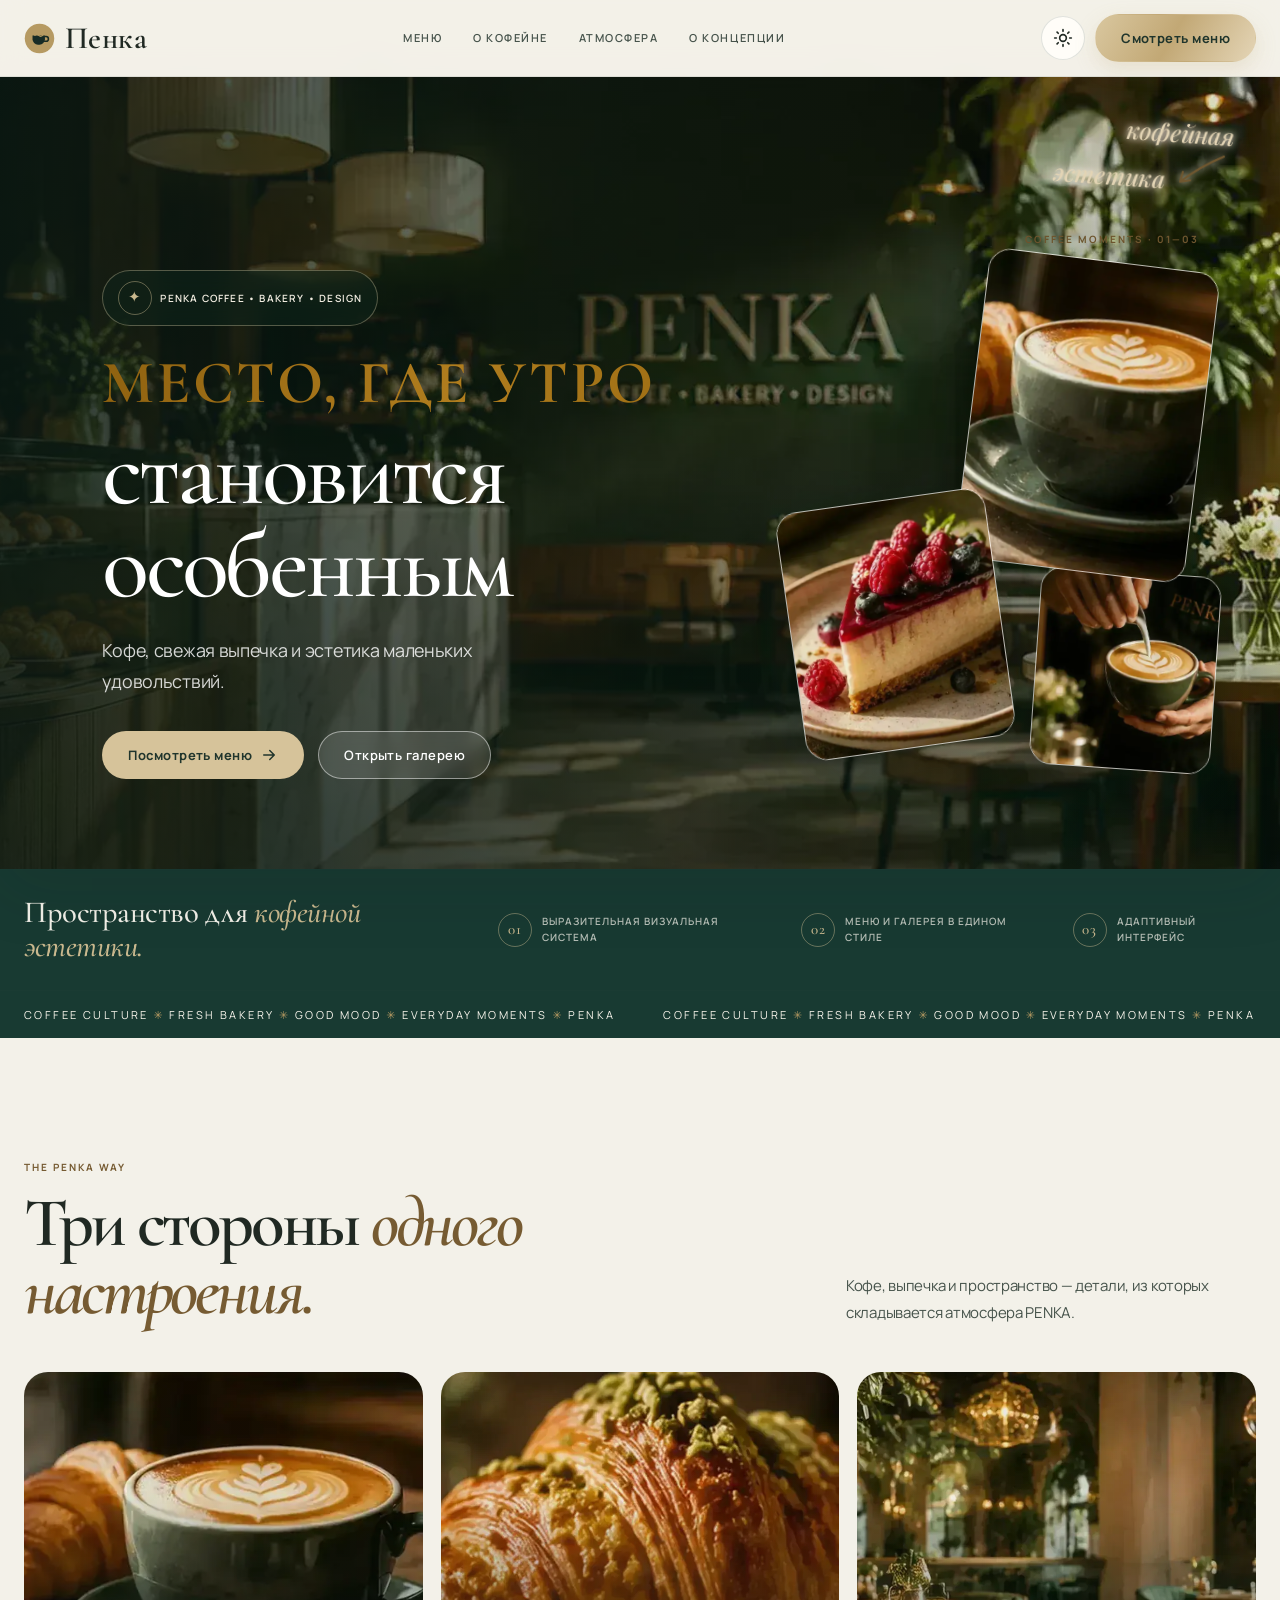
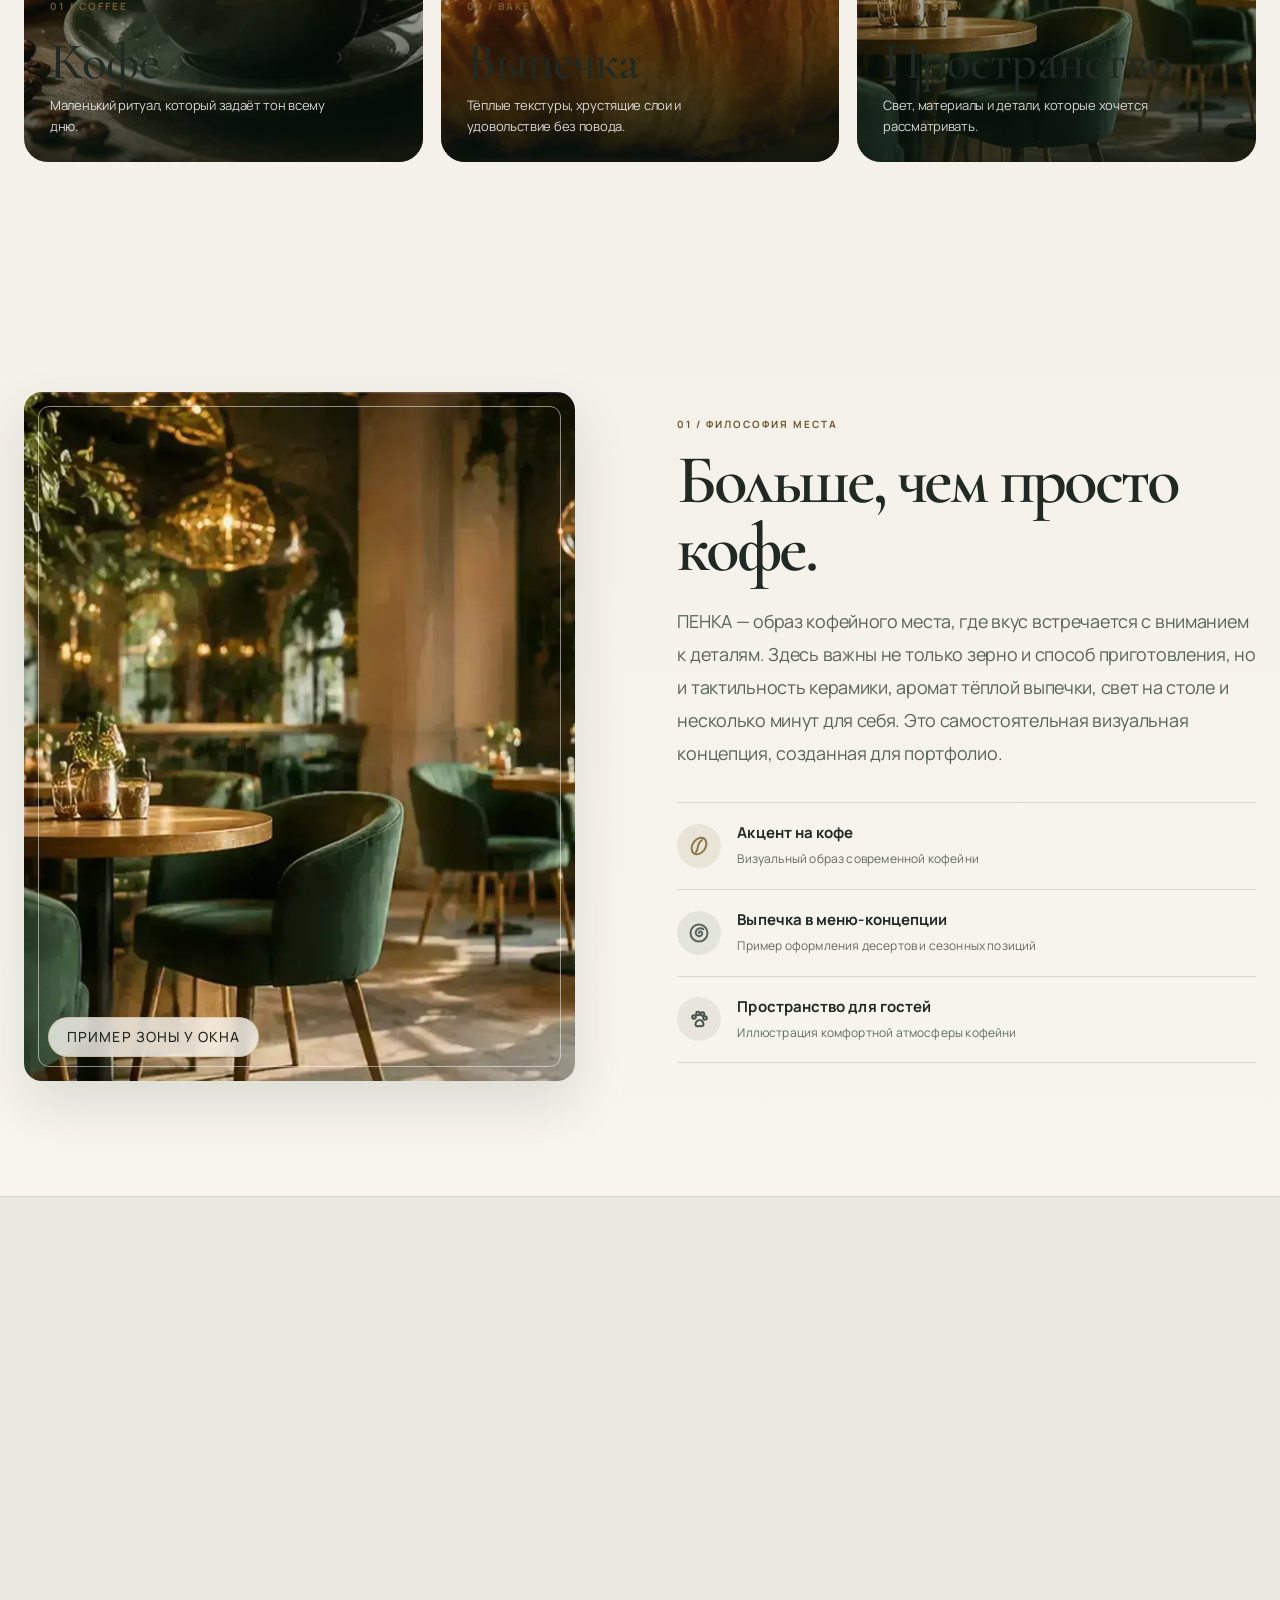
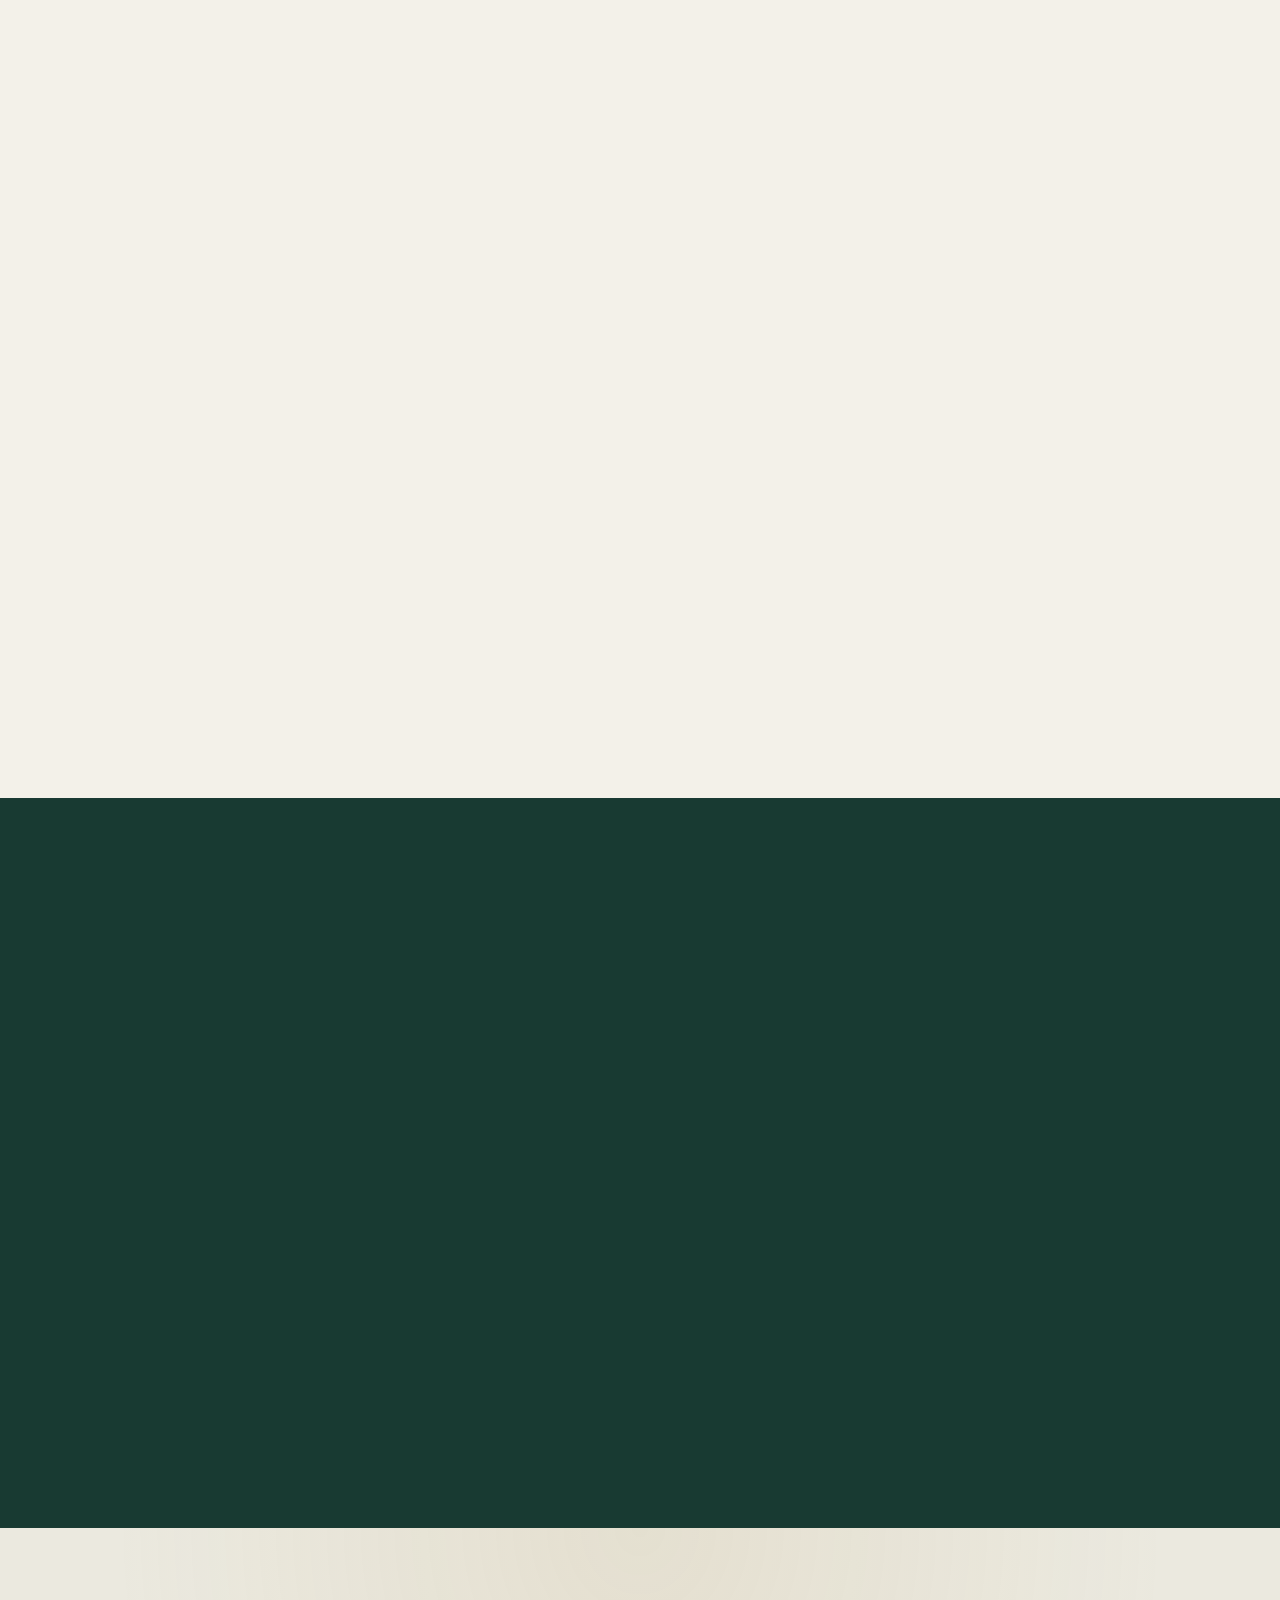
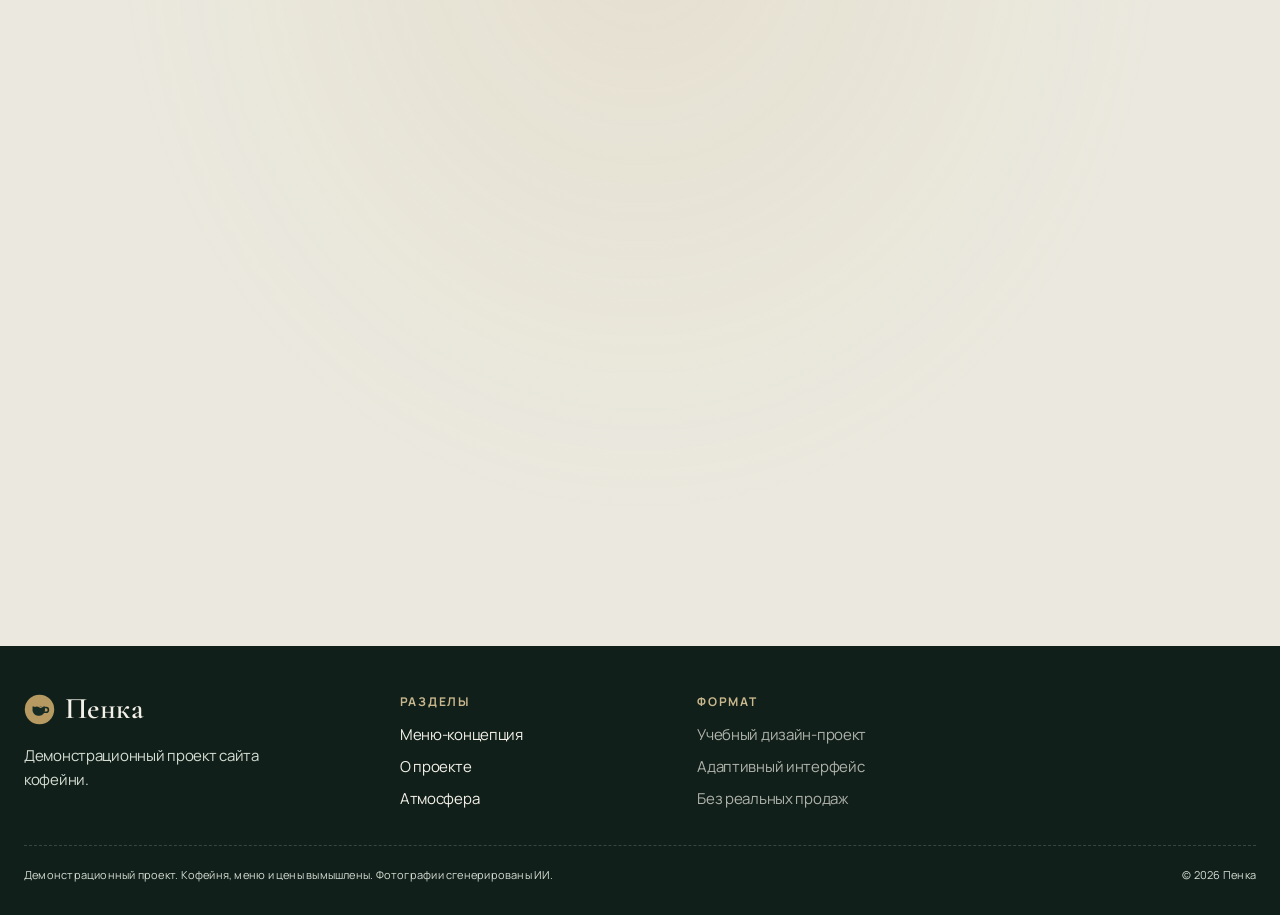
==== index.html @ 5f6992d1 "Keep gallery captions visible and accessible" ====
<!DOCTYPE html>
<html lang="ru">
<head>
<meta charset="utf-8">
<meta name="viewport" content="width=device-width, initial-scale=1">
<title>ПЕНКА — концепт сайта кофейни | Coffee · Bakery · Design</title>
<meta name="description" content="ПЕНКА — демонстрационный концепт сайта кофейни для портфолио: авторский дизайн, меню кофе и выпечки, галерея и адаптивный интерфейс.">
<meta name="robots" content="index,follow">
<meta name="theme-color" content="#f3f1e9">
<link rel="icon" type="image/svg+xml" href="favicon.svg">
<link rel="canonical" href="https://marcostavar24633-cyber.github.io/Penka/">
<link rel="preload" as="image" href="img/penka-hero.webp" imagesrcset="img/responsive/penka-hero-480.webp 480w, img/responsive/penka-hero-768.webp 768w, img/responsive/penka-hero-1200.webp 1200w, img/responsive/penka-hero-1800.webp 1800w" imagesizes="(max-width: 1272px) 100vw, 1240px" fetchpriority="high">
<meta property="og:type" content="website">
<meta property="og:locale" content="ru_RU">
<meta property="og:site_name" content="Пенка">
<meta property="og:title" content="ПЕНКА — концепт сайта кофейни | Coffee · Bakery · Design">
<meta property="og:description" content="Демонстрационный проект сайта кофейни для портфолио: дизайн, меню, галерея и адаптивная версия.">
<meta property="og:url" content="https://marcostavar24633-cyber.github.io/Penka/">
<meta property="og:image" content="https://marcostavar24633-cyber.github.io/Penka/img/penka-hero.webp">
<meta property="og:image:alt" content="Визуальная концепция PENKA — кофе, выпечка и интерьер в эстетике quiet luxury">
<meta name="twitter:card" content="summary_large_image">
<meta name="twitter:title" content="ПЕНКА — концепт сайта кофейни | Coffee · Bakery · Design">
<meta name="twitter:description" content="Демонстрационный проект сайта кофейни: дизайн, меню кофе и выпечки, галерея и адаптивная версия.">
<meta name="twitter:image" content="https://marcostavar24633-cyber.github.io/Penka/img/penka-hero.webp">
<meta name="twitter:image:alt" content="Визуальная концепция PENKA — кофе, выпечка и интерьер в эстетике quiet luxury">
<script type="application/ld+json">
{
  "@context": "https://schema.org",
  "@graph": [
    {
      "@type": "WebSite",
      "@id": "https://marcostavar24633-cyber.github.io/Penka/#website",
      "name": "Пенка — концепт сайта кофейни",
      "url": "https://marcostavar24633-cyber.github.io/Penka/",
      "inLanguage": "ru-RU",
      "description": "Демонстрационный проект сайта вымышленной кофейни для портфолио."
    },
    {
      "@type": "WebPage",
      "@id": "https://marcostavar24633-cyber.github.io/Penka/#webpage",
      "url": "https://marcostavar24633-cyber.github.io/Penka/",
      "name": "Пенка — концепт сайта кофейни | Кофе и выпечка",
      "description": "Демонстрационный проект сайта кофейни: концепция дизайна, меню, галерея и адаптивная версия.",
      "inLanguage": "ru-RU",
      "isPartOf": { "@id": "https://marcostavar24633-cyber.github.io/Penka/#website" }
    }
  ]
}
</script>
<script>document.documentElement.classList.add('js');try{var t=localStorage.getItem('penka-theme');if(t==='dark')document.documentElement.setAttribute('data-theme','dark')}catch(e){}</script>
<link rel="preconnect" href="https://fonts.googleapis.com">
<link rel="preconnect" href="https://fonts.gstatic.com" crossorigin>
<link rel="preload" href="https://fonts.googleapis.com/css2?family=Cormorant+Garamond:wght@400;500;600;700&family=Manrope:wght@400;500;600;700;800&family=Playfair+Display:ital,wght@0,500;0,600;0,700;1,400;1,500;1,600&display=swap" as="style">
<link href="https://fonts.googleapis.com/css2?family=Cormorant+Garamond:wght@400;500;600;700&family=Manrope:wght@400;500;600;700;800&family=Playfair+Display:ital,wght@0,500;0,600;0,700;1,400;1,500;1,600&display=swap" rel="stylesheet" media="print" onload="this.media='all'">
<noscript><link href="https://fonts.googleapis.com/css2?family=Cormorant+Garamond:wght@400;500;600;700&family=Manrope:wght@400;500;600;700;800&family=Playfair+Display:ital,wght@0,500;0,600;0,700;1,400;1,500;1,600&display=swap" rel="stylesheet"></noscript>
<style>
/* ============ Tokens ============ */
:root{
  /* Premium café palette: ivory · forest green · champagne brass */
  color-scheme:light;
  --milk:#f3f1e9;
  --milk-2:#e8e6dc;
  --cream:#fffdf8;
  --surface-2:#eeece3;
  --panel:#e4e3d8;
  --graphite:#183a32;
  --line:rgba(35,67,56,.14);
  --coffee:#202923;
  --coffee-2:#46534b;
  --muted:#59645c;
  --terra:#b69a62;
  --terra-h:#765b32;
  --terra-soft:#eee7d8;
  --onaccent:#172b25;
  --sage:#59645c;
  --sage-soft:rgba(91,119,99,.12);
  --on-dark:#f7f4eb;
  --on-dark-accent:#d7c18e;
  --glass:rgba(255,253,248,.78);
  --header-bg:rgba(243,241,233,.9);
  --bar:#183a32; --bar-fg:#f7f4eb; --bar-link:#d7c18e;
  --map-yard:#dfe5d9;
  --beans-op:.055;
  --roast-1:#87917a; --roast-2:#b69a62; --roast-3:#795b3f; --roast-4:#263d34;
  --status-dot:#66836a;
  --grain-blend:multiply; --grain-op:.045;
  --hero-scrim:linear-gradient(90deg,rgba(243,241,233,.96) 0%,rgba(243,241,233,.78) 42%,rgba(243,241,233,.08) 75%),linear-gradient(0deg,rgba(243,241,233,.56),transparent 45%);
  --hero-scrim-m:linear-gradient(0deg,rgba(243,241,233,.97) 0%,rgba(243,241,233,.8) 48%,rgba(243,241,233,.12) 80%);
  --hero-glow:rgba(182,154,98,.10);
  --gold-fill:linear-gradient(135deg,#e8d9b5 0%,#c7ad78 38%,#a88b55 62%,#e0cfaa 100%);
  --gold-text:linear-gradient(100deg,#8b7042 0%,#c7ad78 30%,#a88b55 55%,#dfcea8 80%,#8b7042 100%);
  --radius:1.25rem;    /* radius-2xl */
  --radius-sm:1rem;    /* radius-xl */
  --radius-lg:1.75rem; /* radius-3xl */
  --shadow:0 1px 2px rgba(24,58,50,.06),0 8px 24px -10px rgba(24,58,50,.16); /* shadow-soft */
  --shadow-lift:0 0 0 1px rgba(24,58,50,.08),0 24px 56px -18px rgba(24,58,50,.24),0 0 40px -20px rgba(182,154,98,.24);
  --shadow-cta:0 8px 28px -10px rgba(212,175,55,.75);
  --shadow-cta-hover:0 12px 36px -8px rgba(212,175,55,.9);
  --font-head:"Playfair Display",Georgia,"Times New Roman",serif;
  --font-body:"Manrope",ui-sans-serif,system-ui,-apple-system,"Segoe UI",Roboto,sans-serif;
  --font-hand:"Playfair Display",Georgia,serif; /* рукописный шрифт заменён курсивом display */
  --container:1240px;
}
/* Тёмная тема: чёрный · металлическое золото · слоновая кость */
:root[data-theme="dark"]{
  color-scheme:dark;
  --milk:#101916; --milk-2:#17231e; --cream:#18231e; --surface-2:#202d26; --panel:#0d1511; --graphite:#0b120f;
  --line:rgba(198,173,119,.18);
  --coffee:#f2eee3; --coffee-2:#d0d0c3; --muted:#a2aa9d;
  --terra:#c5aa70; --terra-h:#e0ca96; --terra-soft:#2b3025; --onaccent:#111a15;
  --sage:#a8b9a4; --sage-soft:rgba(168,185,164,.13);
  --on-dark:#f2eee3; --on-dark-accent:#d9c28e;
  --glass:rgba(16,25,22,.76);
  --header-bg:rgba(16,25,22,.9);
  --bar:#0b120f; --bar-fg:#f2eee3; --bar-link:#d9c28e;
  --map-yard:#27352c;
  --beans-op:.08;
  --roast-1:#8e9c7c; --roast-2:#c5aa70; --roast-3:#9b7950; --roast-4:#d9c28e;
  --status-dot:#9bb68d;
  --grain-blend:screen; --grain-op:.035;
  --hero-scrim:linear-gradient(90deg,rgba(13,21,17,.94) 0%,rgba(13,21,17,.72) 42%,rgba(13,21,17,.1) 75%),linear-gradient(0deg,rgba(13,21,17,.7),transparent 45%);
  --hero-scrim-m:linear-gradient(0deg,rgba(13,21,17,.97) 0%,rgba(13,21,17,.8) 48%,rgba(13,21,17,.12) 80%);
  --hero-glow:rgba(197,170,112,.09);
  --gold-fill:linear-gradient(135deg,#e8d9b5 0%,#c5aa70 38%,#9e8552 62%,#dfcea8 100%);
  --gold-text:linear-gradient(100deg,#9e8552 0%,#e8d9b5 30%,#c5aa70 55%,#dfcea8 80%,#9e8552 100%);
  --shadow:0 1px 2px rgba(0,0,0,.3),0 10px 28px -12px rgba(0,0,0,.48);
  --shadow-lift:0 0 0 1px rgba(197,170,112,.12),0 24px 56px -18px rgba(0,0,0,.72),0 0 34px -20px rgba(197,170,112,.18);
}
*{box-sizing:border-box}
html{scroll-behavior:smooth;scroll-padding-top:84px}
body{margin:0;background:var(--milk);transition:background-color .3s ease;color:var(--coffee-2);font:400 16px/1.6 var(--font-body);-webkit-font-smoothing:antialiased;text-rendering:optimizeLegibility}
::selection{background:rgba(182,154,98,.28);color:#202923}
:root[data-theme="dark"] ::selection{background:rgba(212,175,55,.35);color:#fff}
img{display:block;max-width:100%;height:auto}
a{color:inherit}
h1,h2,h3{font-family:var(--font-head);color:var(--coffee);line-height:1.08;margin:0;font-weight:600;letter-spacing:-.015em}
h2{font-size:clamp(30px,4.6vw,48px)}
h3{font-size:22px;line-height:1.25}
p{margin:0}
.container{width:min(var(--container),100% - 32px);margin-inline:auto}
.sr-only{position:absolute;width:1px;height:1px;overflow:hidden;clip:rect(0 0 0 0);white-space:nowrap}
.sr-only:focus,.sr-only:focus-visible{position:fixed;top:12px;left:12px;z-index:1000;width:auto;height:auto;overflow:visible;clip:auto;padding:12px 16px;border:1px solid var(--line);border-radius:10px;background:var(--cream);color:var(--coffee);box-shadow:var(--shadow);white-space:normal}
:focus-visible{outline:3px solid var(--terra-h);outline-offset:3px;border-radius:8px}
.grain::after{content:"";position:absolute;inset:0;pointer-events:none;opacity:calc(var(--grain-op) * .65);mix-blend-mode:var(--grain-blend);
  background-image:url("data:image/svg+xml,%3Csvg xmlns='http://www.w3.org/2000/svg' width='160' height='160'%3E%3Cfilter id='n'%3E%3CfeTurbulence type='fractalNoise' baseFrequency='.9' numOctaves='2' stitchTiles='stitch'/%3E%3C/filter%3E%3Crect width='100%25' height='100%25' filter='url(%23n)'/%3E%3C/svg%3E")}

/* ============ shadcn-style primitives ============ */
.btn{--h:48px;position:relative;isolation:isolate;display:inline-flex;align-items:center;justify-content:center;gap:8px;height:var(--h);padding:0 24px;border-radius:9999px;
  font:600 15px/1 var(--font-body);letter-spacing:.01em;text-decoration:none;border:1px solid transparent;cursor:pointer;transition:all .2s;white-space:nowrap;user-select:none}
.btn svg{width:18px;height:18px;flex:none}
.btn:active{transform:scale(.98)}
.btn:focus-visible{outline:none;box-shadow:0 0 0 4px rgba(212,175,55,.4)}
/* металлическое золото */
.btn-primary{background-image:var(--gold-fill);background-size:200% 200%;background-position:0% 50%;
  color:var(--onaccent);font-weight:700;box-shadow:var(--shadow-cta);transition:background-position .6s ease,box-shadow .3s ease,transform .2s ease}
.btn-primary:hover{background-position:100% 50%;box-shadow:var(--shadow-cta-hover)}
.btn-outline{border-color:color-mix(in srgb,var(--terra) 45%,transparent);background:var(--glass);color:var(--coffee);backdrop-filter:blur(8px)}
.btn-outline:hover{border-color:var(--terra);background:color-mix(in srgb,var(--terra) 12%,var(--cream))}
.btn-light{background:var(--cream);color:var(--coffee)}
.btn-light:hover{background:var(--surface-2)}
.btn-sm{--h:40px;padding:0 16px;font-size:14px}
/* бегущая золотая рамка: кнопки, вкладки, карточки при наведении */
@property --run-a{syntax:'<angle>';inherits:false;initial-value:0deg}
@keyframes run-border{to{--run-a:360deg}}
.btn::after,.tab::after,.dish::after,.feature::after{content:'';position:absolute;inset:0;z-index:3;border-radius:inherit;padding:2px;pointer-events:none;
  background:conic-gradient(from var(--run-a),transparent 0deg 250deg,#b38a24 285deg,#f7e2a1 320deg,#d4af37 340deg,transparent 360deg);
  -webkit-mask:linear-gradient(#000 0 0) content-box,linear-gradient(#000 0 0);-webkit-mask-composite:xor;mask-composite:exclude;opacity:0;transition:opacity .3s ease}
.btn::after{inset:-3.5px}
.btn:hover::after,.btn:focus-visible::after,.btn:active::after,.tab:hover::after,.tab:focus-visible::after,.dish:hover::after,.feature:hover::after{opacity:1;animation:run-border 4.8s linear infinite}
/* золотой текст */
.text-gold{background-image:var(--gold-text);background-size:200% auto;
  -webkit-background-clip:text;background-clip:text;color:transparent;animation:gold-shine 12s linear infinite;padding-right:.06em}
@keyframes gold-shine{to{background-position:200% center}}
.badge{display:inline-flex;align-items:center;gap:8px;padding:6px 12px;border-radius:9999px;font:600 13px/1 var(--font-body);background:var(--sage-soft);color:var(--sage)}
.card{position:relative;background:var(--cream);border:1px solid var(--line);border-radius:var(--radius);box-shadow:var(--shadow)}
.eyebrow{font:700 12px/1.33 var(--font-body);letter-spacing:.14em;text-transform:uppercase;color:var(--terra-h);display:inline-block;margin-bottom:12px}

/* Magic UI — status dot pulse */
.pulse{position:relative;width:8px;height:8px;border-radius:50%;background:currentColor}
.pulse::after{content:"";position:absolute;inset:0;border-radius:50%;background:currentColor;animation:ping 1.8s cubic-bezier(0,0,.2,1) infinite}
@keyframes ping{75%,100%{transform:scale(2.6);opacity:0}}
.is-closed .pulse::after{animation:none}

/* Magic UI — blur-fade on scroll */
.js [data-fade]{opacity:0;filter:blur(8px);transform:translateY(14px);transition:opacity .7s ease,filter .7s ease,transform .7s ease;transition-delay:var(--d,0s)}
[data-fade].in{opacity:1;filter:none;transform:none}

/* ============ Фон: кофейные зёрна разной обжарки, полупрозрачно ============ */
.beans-bg{position:fixed;inset:0;z-index:-1;pointer-events:none;opacity:var(--beans-op)}
.beans-bg svg{width:100%;height:100%;display:block}
.beans-bg .r1{color:var(--roast-1)} /* зелёное зерно */
.beans-bg .r2{color:var(--roast-2)} /* светлая обжарка */
.beans-bg .r3{color:var(--roast-3)} /* средняя */
.beans-bg .r4{color:var(--roast-4)} /* тёмная */
.beans-bg .bl{animation:bean-float 14s ease-in-out infinite alternate}
.beans-bg .bl2{animation-duration:19s;animation-delay:-6s}
.beans-bg .bl3{animation-duration:23s;animation-delay:-11s;animation-direction:alternate-reverse}
@keyframes bean-float{from{transform:translate3d(0,0,0)}to{transform:translate3d(10px,-24px,0)}}

.portfolio-grid{display:grid;grid-template-columns:repeat(3,minmax(0,1fr));gap:18px}
.portfolio-card{padding:clamp(22px,3vw,32px)}
.portfolio-card h3{margin:0 0 12px}
.portfolio-card p{color:var(--coffee-2)}
.portfolio-note{margin-top:22px;padding:16px 20px;border:1px solid var(--line);border-radius:var(--radius);background:var(--surface-2);color:var(--muted);font-size:14px}
@media(max-width:760px){.portfolio-grid{grid-template-columns:1fr}}
/* Off-screen sections: defer rendering work until they approach the viewport. */
main>section:not(.hero){content-visibility:auto;contain-intrinsic-size:auto 760px}

@media(prefers-reduced-motion:reduce){
  *,*::before,*::after{scroll-behavior:auto!important;animation-duration:.01ms!important;animation-iteration-count:1!important;transition-duration:.01ms!important}
  [data-fade]{opacity:1;filter:none;transform:none}
}
/* ============ Header ============ */
.header{position:sticky;top:0;z-index:50;background:var(--header-bg);backdrop-filter:saturate(1.4) blur(12px);-webkit-backdrop-filter:saturate(1.4) blur(12px);border-bottom:1px solid transparent;transition:border-color .2s}
.header.scrolled{border-color:var(--line)}
.header .row{display:flex;align-items:center;justify-content:space-between;height:72px;gap:20px}
.logo{display:inline-flex;align-items:center;gap:10px;text-decoration:none;font:600 30px/1 var(--font-head);letter-spacing:-.015em;color:var(--coffee)}
.logo svg{width:34px;height:34px}
.nav{display:flex;gap:30px}
.nav a{text-decoration:none;font-weight:600;font-size:14px;color:var(--coffee-2);position:relative;padding:6px 0;transition:color .2s}
.nav a:hover{color:var(--coffee)}
.nav a::after{content:"";position:absolute;left:0;right:0;bottom:0;height:2px;background:var(--terra);transform:scaleX(0);transform-origin:left;transition:transform .25s}
.nav a:hover::after{transform:scaleX(1)}
.head-actions{display:flex;align-items:center;gap:10px}
.theme-toggle{position:relative;isolation:isolate;display:inline-flex;width:44px;height:44px;border-radius:9999px;border:1px solid var(--line);background:var(--cream);color:var(--coffee);align-items:center;justify-content:center;cursor:pointer;transition:border-color .2s,background .2s}
.theme-toggle:hover{border-color:var(--terra)}
.theme-toggle svg{width:20px;height:20px}
.theme-toggle .i-moon{display:none}
:root[data-theme="dark"] .theme-toggle .i-sun{display:none}
:root[data-theme="dark"] .theme-toggle .i-moon{display:block}
/* смена темы: круг раскрывается от переключателя */
::view-transition-old(root),::view-transition-new(root){animation:none;mix-blend-mode:normal}
::view-transition-new(root){animation:theme-reveal .6s cubic-bezier(.4,0,.2,1)}
@keyframes theme-reveal{from{clip-path:circle(0 at var(--tx,100%) var(--ty,0%))}to{clip-path:circle(150vmax at var(--tx,100%) var(--ty,0%))}}
.menu-toggle{display:none;width:44px;height:44px;border-radius:9999px;border:1.5px solid var(--line);background:var(--cream);color:var(--coffee);align-items:center;justify-content:center;cursor:pointer}
.menu-toggle svg{width:22px;height:22px}
.infobar{display:none}
.sheet{position:fixed;inset:72px 0 auto 0;background:var(--cream);border-bottom:1px solid var(--line);padding:12px 20px 24px;display:none;z-index:49;box-shadow:var(--shadow)}
.sheet.open{display:block}
.sheet a.link{display:block;padding:14px 4px;border-bottom:1px solid var(--line);font:600 20px/1.2 var(--font-head);color:var(--coffee);text-decoration:none}
.sheet a.btn{color:var(--onaccent)}
.sheet .btn{width:100%;margin-top:18px}

/* ============ Hero ============ */
.hero{padding:22px 0 0}
.hero-frame{position:relative;border-radius:var(--radius-lg);overflow:hidden;min-height:clamp(560px,78vh,760px);display:flex;align-items:flex-end;isolation:isolate;
  background:var(--graphite)}
.hero-bg{position:absolute;inset:0;z-index:-2;width:100%;height:100%;object-fit:cover;object-position:center 52%}
/* Aceternity — spotlight */
.hero-frame::before{content:"";position:absolute;inset:0;z-index:-1;
  background:radial-gradient(600px circle at var(--mx,30%) var(--my,40%),var(--hero-glow),transparent 60%),var(--hero-scrim)}
.hero-content{padding:clamp(28px,5vw,64px);max-width:720px;color:var(--coffee)}
.hero h1{color:var(--coffee);font-size:clamp(36px,6vw,64px);line-height:1.08;margin:16px 0 18px}
/* заголовок: плотные заглавные + каллиграфия */
.hero h1 .h1-top{display:block;font:800 .6em/1.05 var(--font-body);letter-spacing:.02em;text-transform:uppercase;color:var(--terra-h);filter:drop-shadow(.06em .03em 0 #000)}
/* светлая тема: «Кофе рядом.» — антиква и тёмное золото с переливом (контраст ≥3:1 на персике) */
:root:not([data-theme="dark"]) .hero h1 .h1-top{font:700 .62em/1.05 var(--font-head);letter-spacing:.05em;
  background-image:linear-gradient(100deg,#8f6210 0%,#b07d1e 30%,#9a6b12 55%,#b07d1e 80%,#8f6210 100%);background-size:200% auto;
  -webkit-background-clip:text;background-clip:text;color:transparent;animation:gold-shine 6s linear infinite}
.hero h1 em{display:block;margin-top:.12em;font:400 1.14em/1.02 "Marck Script","Playfair Display",cursive;font-style:normal;letter-spacing:0;color:var(--coffee)}
.hero .lead{font-size:clamp(16px,1.6vw,18px);font-weight:600;line-height:1.625;max-width:520px;color:var(--coffee-2)}
.hero .actions{display:flex;flex-wrap:wrap;gap:12px;margin-top:30px}
.hero .meta{display:flex;flex-wrap:wrap;gap:10px;margin-top:26px}
.chip{display:inline-flex;align-items:center;gap:8px;padding:9px 14px;border-radius:9999px;background:var(--glass);border:1px solid color-mix(in srgb,var(--terra) 35%,transparent);color:var(--coffee);font-weight:600;font-size:13px;backdrop-filter:blur(6px);text-decoration:none;transition:border-color .2s}
a.chip:hover{border-color:var(--terra)}
.chip svg{width:16px;height:16px}
.status{color:var(--status-dot)}
.status.is-closed{color:var(--terra-h)}
.status [data-status]{color:var(--coffee-2)}
.hero .note{position:absolute;right:clamp(20px,4vw,48px);top:clamp(20px,4vw,40px);font:italic 500 24px/1.1 var(--font-hand);color:var(--terra-h);transform:rotate(4deg);text-align:right}
.hero .note svg{width:60px;height:40px;margin-left:auto;margin-top:4px;color:var(--terra-h)}
:root:not([data-theme="dark"]) .hero .note{text-shadow:0 0 6px rgba(255,241,230,.95),0 0 14px rgba(255,241,230,.8)}
:root:not([data-theme="dark"]) .hero .note svg{filter:drop-shadow(0 0 4px rgba(255,241,230,.95))}

/* Premium static signature strip */
.signature-strip{margin-top:28px;padding:22px 0;border-block:1px solid var(--line);background:color-mix(in srgb,var(--milk-2) 72%,transparent)}
.signature-inner{display:grid;grid-template-columns:1.2fr repeat(3,1fr);align-items:center;gap:22px}
.signature-lead{font:500 clamp(19px,2.2vw,27px)/1.25 var(--font-head);color:var(--coffee);letter-spacing:-.015em}
.signature-lead em{font-style:italic;color:var(--terra-h)}
.signature-item{display:flex;align-items:center;gap:10px;color:var(--coffee-2);font-size:13px;font-weight:600;line-height:1.4}
.signature-mark{display:grid;place-items:center;flex:none;width:30px;height:30px;border:1px solid color-mix(in srgb,var(--terra) 45%,transparent);border-radius:50%;color:var(--terra-h);font:500 15px/1 var(--font-head)}
@media(max-width:760px){.signature-inner{grid-template-columns:1fr 1fr;gap:16px}.signature-lead{grid-column:1/-1;padding-bottom:4px}.signature-item{font-size:12px}}
@media(max-width:380px){.signature-inner{grid-template-columns:1fr}.signature-lead{grid-column:auto}}

/* ============ Sections ============ */
section{padding:clamp(72px,10vw,120px) 0}
.section-head{display:flex;justify-content:space-between;align-items:flex-end;gap:24px;margin-bottom:40px;flex-wrap:wrap}
.section-head p{max-width:440px;color:var(--muted)}
.menu-disclaimer{margin-top:10px;color:var(--muted);font-size:13px;max-width:440px}

/* About */
.about-grid{display:grid;grid-template-columns:1fr 1.05fr;gap:clamp(32px,6vw,80px);align-items:center}
.about-photo{position:relative;border-radius:var(--radius-lg);overflow:hidden;aspect-ratio:4/5;box-shadow:var(--shadow)}
.about-photo img{width:100%;height:100%;object-fit:cover}
.about-photo .tag{position:absolute;left:18px;bottom:18px;background:var(--glass);border:1px solid color-mix(in srgb,var(--terra) 35%,transparent);color:var(--coffee);padding:10px 16px;border-radius:9999px;font:italic 500 18px/1 var(--font-hand);backdrop-filter:blur(6px);box-shadow:var(--shadow)}
.about-text h2{margin-bottom:22px}
.about-text .big{font-size:clamp(16px,1.6vw,18px);color:var(--coffee-2);line-height:1.625}
.features{display:grid;gap:14px;margin-top:34px}
.feature{display:flex;gap:16px;align-items:center;padding:16px 18px;transition:box-shadow .3s}
.feature:hover{box-shadow:var(--shadow-lift)}
.feature .ico{flex:none;width:48px;height:48px;border-radius:9999px;display:grid;place-items:center;background:var(--terra-soft);color:var(--terra)}
.feature:nth-child(2) .ico{background:var(--sage-soft);color:var(--sage)}
.feature:nth-child(3) .ico{background:var(--milk-2);color:var(--coffee-2)}
.feature .ico svg{width:24px;height:24px}
.feature b{display:block;color:var(--coffee);font-size:16.5px}
.feature small{color:var(--muted);font-size:14px}

/* Menu */
#menu{background:color-mix(in srgb,var(--cream) 72%,transparent);border-block:1px solid var(--line)}
.tabs{display:inline-flex;flex-wrap:wrap;gap:8px}
.tab{position:relative;isolation:isolate;height:44px;padding:0 16px;border-radius:9999px;border:1px solid var(--line);background:var(--cream);font:600 14px/1 var(--font-body);color:var(--coffee);cursor:pointer;transition:all .15s}
.tab:hover{border-color:color-mix(in srgb,var(--coffee) 40%,transparent)}
.tab[aria-selected="true"]{border-color:var(--terra);background:var(--terra);color:var(--onaccent)}
.panel{display:none}
.panel.active{display:grid;grid-template-columns:repeat(2,minmax(0,1fr)) 1.1fr;gap:20px;animation:fadeUp .45s ease}
@keyframes fadeUp{from{opacity:0;transform:translateY(8px)}}
/* Aceternity — card spotlight */
.dish{position:relative;overflow:hidden;padding:0;display:flex;flex-direction:column;transition:transform .3s,box-shadow .3s}
.dish::before{content:"";position:absolute;inset:0;z-index:1;pointer-events:none;opacity:0;transition:opacity .3s;
  background:radial-gradient(380px circle at var(--x,50%) var(--y,50%),color-mix(in srgb,var(--terra) 16%,transparent),transparent 50%)}
.dish:hover{transform:translateY(-4px);box-shadow:var(--shadow-lift)}
.dish:hover::before{opacity:1}
.dish .ph{aspect-ratio:1/1;overflow:hidden;background:var(--milk-2)}
.dish .ph img{width:100%;height:100%;object-fit:cover;transition:transform .6s}
.dish:hover .ph img{transform:scale(1.05)}
.dish .body{padding:18px 20px 20px;display:flex;justify-content:space-between;align-items:baseline;gap:12px}
.dish h3{font-size:22px}
.dish .desc{color:var(--muted);font-size:14px;margin-top:4px}
.price{font:800 18px/1 var(--font-body);letter-spacing:-.01em;color:var(--terra-h);white-space:nowrap}
.price small{font-weight:500;font-size:13px;color:var(--muted);margin-right:3px}
.list{padding:26px 26px 22px;display:flex;flex-direction:column}
.list h3{font-size:22px;margin-bottom:8px}
.list ul{list-style:none;margin:0;padding:0;flex:1}
.list li{display:flex;align-items:baseline;gap:10px;padding:13px 0;border-bottom:1px dashed var(--line);font-weight:600;color:var(--coffee)}
.list li .dots{flex:1;border-bottom:1px dotted color-mix(in srgb,var(--terra) 40%,transparent);transform:translateY(-4px)}
.list .hand{font:italic 500 18px/1.3 var(--font-hand);color:var(--sage);margin-top:18px}
.menu-foot{display:flex;justify-content:space-between;align-items:center;gap:20px;margin-top:34px;flex-wrap:wrap}
.menu-foot p{font:italic 500 20px/1.3 var(--font-hand);color:var(--coffee-2)}

/* Gallery — Aceternity focus cards */
.gallery{display:grid;grid-template-columns:1.1fr .9fr 1fr;grid-template-rows:300px 300px;gap:16px}
.g{position:relative;border-radius:var(--radius);overflow:hidden;margin:0;transition:filter .35s,transform .35s,opacity .35s}
.g img{width:100%;height:100%;object-fit:cover}
.g figcaption{position:absolute;left:14px;bottom:14px;padding:8px 14px;border-radius:9999px;background:var(--glass);border:1px solid color-mix(in srgb,var(--terra) 35%,transparent);color:var(--coffee);font-weight:600;font-size:13px;backdrop-filter:blur(6px);opacity:1;transform:none;transition:background .3s,border-color .3s}
.g:hover figcaption,.g:focus-within figcaption{background:var(--glass);border-color:color-mix(in srgb,var(--terra) 55%,transparent)}
.gallery:hover .g:not(:hover){filter:blur(2px) saturate(.8);opacity:.8;transform:scale(.985)}
.g1{grid-row:span 2}.g4{grid-column:2/4}
.caption-line{display:grid;grid-template-columns:repeat(3,1fr);gap:16px;margin-top:30px}
.caption-line div{padding-top:16px;border-top:2px solid var(--terra)}
.caption-line b{display:block;font:600 22px/1.25 var(--font-head);color:var(--coffee)}
.caption-line span{color:var(--muted);font-size:15px}

/* Visit */
#visit{background:var(--graphite);color:var(--on-dark);position:relative;border-block:1px solid var(--line)}
#visit h2{color:var(--on-dark)}
#visit .eyebrow{color:var(--on-dark-accent)}
#visit .visit-card{color:var(--coffee-2)}
.visit-grid{display:grid;grid-template-columns:1fr 1.15fr;gap:24px;align-items:stretch}
.visit-card{background:var(--cream);border:1px solid var(--line);border-radius:var(--radius-lg);padding:clamp(24px,3vw,36px);position:relative;overflow:hidden}
/* Magic UI — border beam */
.beam::before{content:"";position:absolute;inset:0;border-radius:inherit;padding:1.5px;pointer-events:none;
  background:conic-gradient(from var(--a,0deg),transparent 0 70%,#b38a24 80%,#f7e2a1 88%,#d4af37 93%,transparent 100%);
  -webkit-mask:linear-gradient(#000 0 0) content-box,linear-gradient(#000 0 0);-webkit-mask-composite:xor;mask-composite:exclude;animation:beam 6s linear infinite}
@property --a{syntax:"<angle>";initial-value:0deg;inherits:false}
@keyframes beam{to{--a:360deg}}
.facts{list-style:none;margin:22px 0 28px;padding:0;display:grid;gap:18px}
.facts li{display:flex;gap:14px}
.facts .ico{flex:none;width:44px;height:44px;border-radius:9999px;background:var(--terra-soft);display:grid;place-items:center;color:var(--terra-h)}
.facts .ico svg{width:22px;height:22px}
.facts small{display:block;color:var(--muted);font-size:12px;font-weight:700;letter-spacing:.14em;text-transform:uppercase}
.facts b{color:var(--coffee);font-size:17px;font-weight:600}
.perks{display:flex;flex-wrap:wrap;gap:8px;margin-bottom:26px}
.perks .badge{background:var(--sage-soft);color:var(--sage)}
.visit-card .btn{width:100%}
.visit-actions{display:grid;grid-template-columns:1.4fr 1fr;gap:10px}
.map{padding:0;background:var(--milk-2);color:var(--coffee);min-height:420px;display:flex;flex-direction:column}
.map svg{width:100%;flex:1;min-height:300px;display:block}
.map .legend{margin:0 16px 16px;display:flex;justify-content:space-between;gap:12px;align-items:center;background:color-mix(in srgb,var(--cream) 94%,transparent);border:1px solid var(--line);padding:12px 14px;border-radius:var(--radius-sm);font-size:14px;font-weight:600}
.map .legend span{color:var(--muted);font-weight:500}
.map .legend{color:var(--coffee)}

/* Final CTA */
.final{text-align:center;padding:clamp(80px,11vw,140px) 0 clamp(60px,8vw,96px)}
.final h2{font-size:clamp(40px,6vw,74px);max-width:820px;margin:0 auto 18px}
.final p{color:var(--coffee-2);font-size:18px}
.final .actions{display:flex;justify-content:center;flex-wrap:wrap;gap:12px;margin-top:32px}
.cup-ill{width:86px;height:86px;margin:0 auto 18px;color:var(--terra)}
.final h2 em{font-style:normal}
.steam path{animation:steam 3s ease-in-out infinite;stroke-dasharray:30;stroke-dashoffset:0}
.steam path:nth-child(2){animation-delay:.5s}.steam path:nth-child(3){animation-delay:1s}
@keyframes steam{0%,100%{opacity:.25;transform:translateY(2px)}50%{opacity:1;transform:translateY(-2px)}}

/* Footer */
footer{border-top:1px solid var(--line);padding:40px 0 48px;font-size:15px;background:color-mix(in srgb,var(--panel) 80%,transparent)}
.foot{display:grid;grid-template-columns:1.3fr 1fr 1fr 1fr;gap:28px}
.foot h2{margin:0 0 12px;font:700 12px/1.4 var(--font-body);letter-spacing:.14em;text-transform:uppercase;color:var(--terra-h)}
.foot a{text-decoration:none;color:var(--coffee)}
.foot a:hover{color:var(--terra-h)}
.foot ul{list-style:none;margin:0;padding:0;display:grid;gap:8px}
.disclaimer{margin-top:34px;padding-top:20px;border-top:1px dashed var(--line);color:var(--muted);font-size:13.5px;display:flex;justify-content:space-between;gap:16px;flex-wrap:wrap}

/* Mobile sticky CTA */
.mcta{display:none}

/* ============ Responsive ============ */
@media (max-width:980px){
  .panel.active{grid-template-columns:repeat(2,minmax(0,1fr))}
  .panel .list{grid-column:1/-1}
  .gallery{grid-template-columns:1fr 1fr;grid-template-rows:260px 220px 220px}
  .g1{grid-row:span 2}.g4{grid-column:1/-1}
  .visit-grid,.about-grid{grid-template-columns:1fr}
  .about-photo{aspect-ratio:16/11}
  .foot{grid-template-columns:1fr 1fr}
}
@media (max-width:760px){
  body{font-size:16px}
  .nav,.header .btn{display:none}
  .menu-toggle{display:inline-flex}
  .header .row{height:64px}
  .logo{font-size:27px}
  .sheet{inset:64px 0 auto 0}
  .infobar{display:block;background:var(--bar);color:var(--bar-fg);font-size:13px;font-weight:600}
  .infobar .container{display:flex;justify-content:space-between;align-items:center;gap:10px;padding:9px 0}
  .infobar a{color:var(--bar-link)}
  .hero{padding-top:12px}
  .hero-frame{border-radius:var(--radius);min-height:600px}
  .hero-frame::before{background:var(--hero-scrim-m)}
  .hero .note{display:none}
  .hero .actions .btn{flex:1 1 100%}
  .hero .meta{margin-top:18px}
  .tabs{width:100%}.tab{flex:1;padding:0 10px}
  .panel.active{grid-template-columns:1fr 1fr;gap:12px}
  .dish .body{flex-direction:column;gap:6px;padding:14px}
  .dish h3{font-size:19px}.dish .desc{display:none}
  .gallery{grid-template-columns:1fr 1fr;grid-template-rows:200px 160px 160px;gap:10px}
  .g figcaption{opacity:1;transform:none;font-size:12.5px;padding:6px 10px;left:8px;bottom:8px}
  .caption-line{grid-template-columns:1fr;gap:12px}
  .map{min-height:0}.map svg{min-height:280px}
  .foot{grid-template-columns:1fr}
  .mcta{display:flex;gap:10px;position:fixed;left:12px;right:12px;bottom:calc(12px + env(safe-area-inset-bottom));z-index:60;padding:8px;border-radius:9999px;background:color-mix(in srgb,var(--cream) 94%,transparent);border:1px solid var(--line);backdrop-filter:blur(10px);box-shadow:var(--shadow-lift);transform:translateY(140%);transition:transform .35s}
  .mcta.show{transform:none}
  .mcta .btn{flex:1;--h:48px;padding:0 14px}
  .mcta .mcta-call{flex:0 0 48px;padding:0}
  .visit-actions{grid-template-columns:1fr}
  body{padding-bottom:calc(92px + env(safe-area-inset-bottom))}
}
@media (prefers-reduced-motion:reduce){
  *,*::before,*::after{animation:none!important;transition:none!important}
  [data-fade]{opacity:1;filter:none;transform:none}
}

/* PENKA editorial art direction */
:root{--container:1320px;--radius:1.1rem;--radius-lg:1.35rem;--font-head:"Cormorant Garamond","Playfair Display",Georgia,serif}
html{scroll-padding-top:92px}
body{letter-spacing:-.012em}
.header .row{height:82px}
.logo{font-size:32px;letter-spacing:.035em}
.logo svg{color:var(--terra)}
.nav{gap:34px}
.nav a{font-size:12px;letter-spacing:.12em;text-transform:uppercase}
.hero{padding-top:18px}
.hero-frame{min-height:min(780px,82vh);border-radius:4px;background-position:center 54%}
.hero-frame::before{background:linear-gradient(90deg,rgba(13,25,20,.82) 0%,rgba(13,25,20,.48) 48%,rgba(13,25,20,.04) 100%),linear-gradient(0deg,rgba(13,25,20,.35),transparent 45%)}
.hero-content{max-width:800px;padding:clamp(30px,7vw,92px);color:#fff}
.hero h1{max-width:760px;color:#fff;font-size:clamp(54px,8vw,112px);line-height:.91;letter-spacing:-.045em;margin:28px 0}
.hero h1 .h1-top{font:500 .38em/1.2 var(--font-body);letter-spacing:.18em;text-transform:uppercase;color:#e3d4b4;filter:none}
.hero h1 em{font:500 1em/.96 var(--font-head);letter-spacing:-.035em;color:#fff}
.hero .lead{max-width:450px;color:rgba(255,255,255,.86);font-size:clamp(15px,1.35vw,18px);font-weight:400}
.hero .chip{background:rgba(18,40,32,.38);border-color:rgba(231,216,183,.38);color:#f3eee2;letter-spacing:.12em;font-size:10px}
.hero .actions{margin-top:34px}
.hero .btn-primary{background:#d6c39a;box-shadow:none}
.hero .btn-light{background:rgba(255,255,255,.1);border-color:rgba(255,255,255,.48);color:#fff;backdrop-filter:blur(8px)}
.hero .meta{display:none}
.hero .note{color:#e3d4b4}
.signature-strip{background:var(--graphite);color:#f3f1e9;padding:22px 0}
.signature-inner{display:flex;align-items:center;justify-content:space-between;gap:24px}
.signature-lead{font:500 clamp(19px,2.4vw,29px)/1.1 var(--font-head);color:#f3f1e9}
.signature-lead em{color:#c9b88e}
.signature-item{display:flex;align-items:center;gap:10px;font-size:10px;letter-spacing:.12em;text-transform:uppercase;color:rgba(243,241,233,.72)}
.signature-mark{color:#c9b88e}
section{padding-block:clamp(76px,9vw,132px)}
#about{background:var(--milk)}
.about-grid{gap:clamp(36px,7vw,100px);align-items:center}
.about-photo{border-radius:3px;box-shadow:none}
.about-photo img{aspect-ratio:4/5;object-fit:cover}
.about-text h2,.section-head h2{font-size:clamp(42px,5.5vw,72px);letter-spacing:-.035em;line-height:.98}
.about-text .big{font-size:clamp(16px,1.35vw,19px);line-height:1.85;max-width:590px}
.feature{border:0;border-bottom:1px solid var(--line);border-radius:0;background:transparent;box-shadow:none;padding:15px 0}
.feature::after{display:none}
#menu{background:var(--surface-2)}
.section-head{align-items:end;margin-bottom:38px}
.section-head>div:first-child{max-width:660px}
.menu-disclaimer{font-size:12px;color:var(--muted);margin-top:14px}
.tabs{border:1px solid var(--line);border-radius:999px;padding:5px;background:var(--cream);gap:3px;max-width:100%;flex-wrap:wrap}
.tab{border-radius:999px;padding:0 18px;font-size:12px;letter-spacing:.04em}
.tab[aria-selected=true]{background:var(--graphite);color:#fff;box-shadow:none}
.tab::after{display:none}
.panel.active{gap:18px}
.dish,.list{border-radius:3px;box-shadow:none;border:1px solid var(--line);background:var(--cream)}
.dish::after{display:none}
.dish .ph{aspect-ratio:1.15/1;overflow:hidden}
.dish .ph img{transition:transform .7s cubic-bezier(.2,.7,.2,1)}
.dish:hover .ph img{transform:scale(1.045)}
.dish .body{padding:22px}
.dish h3,.list h3{font:500 27px/1.1 var(--font-head);letter-spacing:-.02em}
.price{color:var(--graphite);font-size:15px}
.list{padding:25px}
.list li{font-size:13px;font-weight:500}
.menu-foot p{font:400 16px/1.5 var(--font-body)}
#gallery{background:var(--milk)}
.gallery{grid-template-columns:1.05fr .95fr 1fr;grid-template-rows:clamp(220px,27vw,390px) clamp(180px,19vw,270px);gap:12px}
.g{border-radius:3px;cursor:zoom-in}
.g figcaption{opacity:1;transform:none;border-radius:2px;background:rgba(20,42,33,.78);color:#fff;border:0;font-size:10px;letter-spacing:.1em;text-transform:uppercase}
.gallery:hover .g:not(:hover){filter:none;opacity:1;transform:none}
.gallery-hint{font-size:11px;color:var(--muted);letter-spacing:.08em;text-transform:uppercase;margin-top:16px}
#visit{background:var(--graphite);padding-block:clamp(68px,8vw,110px)}
#visit .section-head p{color:rgba(243,241,233,.68)}
.portfolio-card{border-radius:3px;background:rgba(255,255,255,.045);border:1px solid rgba(243,241,233,.16);box-shadow:none}
.portfolio-card h3{font:500 30px/1.1 var(--font-head);color:#f3f1e9}
.portfolio-card p{color:rgba(243,241,233,.7);font-size:14px}
.portfolio-note{background:transparent;border-color:rgba(243,241,233,.18);color:rgba(243,241,233,.6);border-radius:2px}
.final{background:var(--milk-2);padding-block:clamp(90px,12vw,160px)}
.final h2{font-size:clamp(46px,7vw,88px);line-height:.98;letter-spacing:-.04em}
.final .eyebrow{letter-spacing:.2em}
.final .text-gold{background:none;color:var(--graphite)}
footer{background:var(--graphite);color:rgba(243,241,233,.7);border:0}
footer .logo,footer .foot a{color:#f3f1e9}
footer .foot h2{color:#c9b88e}
footer .disclaimer{border-color:rgba(243,241,233,.18)}
.mcta{border-radius:3px}
.lightbox{width:min(1100px,calc(100% - 28px));max-width:none;max-height:calc(100% - 28px);padding:54px 64px 30px;border:1px solid rgba(255,255,255,.18);background:#111a15;color:#fff;overflow:visible}
.lightbox::backdrop{background:rgba(5,12,9,.88);backdrop-filter:blur(8px)}
.lightbox figure{margin:0;text-align:center}
.lightbox-image{max-height:75vh;width:auto;max-width:100%;margin:auto;object-fit:contain}
.lightbox-caption{text-align:center;margin-top:14px;color:rgba(255,255,255,.72);font-size:12px;letter-spacing:.1em;text-transform:uppercase}
.lightbox-close,.lightbox-prev,.lightbox-next{position:absolute;border:1px solid rgba(255,255,255,.28);background:rgba(255,255,255,.08);color:#fff;border-radius:50%;width:42px;height:42px;cursor:pointer;font:300 28px/1 var(--font-body)}
.lightbox-close{right:12px;top:12px}.lightbox-prev{left:10px;top:50%;transform:translateY(-50%)}.lightbox-next{right:10px;top:50%;transform:translateY(-50%)}
@media(max-width:760px){
 .header .row{height:66px}.sheet{inset:66px 0 auto 0}
 .hero{padding-top:10px}.hero-frame{min-height:680px;border-radius:3px}.hero-bg{object-position:58% center}
 .hero-frame::before{background:linear-gradient(0deg,rgba(13,25,20,.94) 0%,rgba(13,25,20,.64) 58%,rgba(13,25,20,.12) 100%)}
 .hero-content{padding:26px 24px 34px}.hero h1{font-size:clamp(48px,14vw,72px);margin:22px 0}
 .hero h1 .h1-top{font-size:.29em;letter-spacing:.13em}
 .hero .actions .btn{flex:1 1 100%}
 .signature-inner{display:grid;grid-template-columns:1fr 1fr;gap:14px}
 .signature-lead{grid-column:1/-1;margin-bottom:4px}
 .signature-item{font-size:9px;line-height:1.5}
 section{padding-block:70px}
 .section-head{display:grid;gap:22px}
 .section-head h2,.about-text h2{font-size:clamp(42px,12vw,58px)}
 .tabs{border-radius:3px;justify-content:flex-start;overflow-x:auto;flex-wrap:nowrap;padding:4px}
 .tab{flex:0 0 auto;min-height:42px}
 .panel.active{grid-template-columns:1fr;gap:12px}
 .panel .list{grid-column:auto}
 .dish .body{flex-direction:row;align-items:center}.dish .desc{display:block}
 .gallery{grid-template-columns:1fr 1fr;grid-template-rows:210px 160px 160px}
 .g1{grid-row:span 2}.g4{grid-column:1/-1}
 .lightbox{padding:54px 12px 22px}
 .lightbox-prev{left:-8px}.lightbox-next{right:-8px}
 .foot{grid-template-columns:1fr 1fr;gap:26px}
}
@media(max-width:420px){.foot{grid-template-columns:1fr}.hero .actions .btn{width:100%}.mcta .btn{font-size:13px}}
@media(prefers-reduced-motion:reduce){.dish .ph img{transition:none}.lightbox-prev,.lightbox-next{transform:none}}


/* PENKA quality pass: responsive fit, typography and keyboard affordances */
@media (min-width:761px) and (max-width:900px){
  .header .row{gap:12px}
  .logo{font-size:27px}
  .nav{gap:14px}
  .nav a{font-size:11px;letter-spacing:.08em}
  .head-actions{gap:8px}
  .theme-toggle{width:40px;height:40px}
  .head-actions>.btn{padding-inline:14px;font-size:12px}
}
.g:focus-visible{outline:3px solid var(--terra);outline-offset:4px}
@media (max-width:420px){
  .hero-frame{min-height:640px}
  .hero-content{padding-inline:20px}
  .hero h1{font-size:clamp(44px,13.2vw,56px)}
  .hero .lead{max-width:30ch}
  .lightbox-prev{left:2px}
  .lightbox-next{right:2px}
}
@media (prefers-reduced-motion:reduce){
  .gallery:hover .g:not(:hover){filter:none;opacity:1;transform:none}
}


/* ============ PENKA / premium art direction v2 ============ */
:root{
  --container:1280px;
  --radius:18px;
  --radius-lg:24px;
  --shadow:0 12px 36px rgba(28,43,34,.07);
  --shadow-lift:0 22px 54px rgba(28,43,34,.14);
}
body{background:var(--milk);letter-spacing:-.018em}
.container{width:min(var(--container),100% - 48px)}
.header{background:color-mix(in srgb,var(--milk) 88%,transparent);border-bottom:1px solid color-mix(in srgb,var(--line) 70%,transparent)}
.header.scrolled{box-shadow:0 8px 28px rgba(24,42,32,.055)}
.header .row{height:76px}
.logo{font-size:31px;letter-spacing:.015em}
.logo svg{width:31px;height:31px}
.nav{gap:clamp(18px,2.4vw,34px)}
.nav a{font-size:11px;letter-spacing:.14em}
.btn{min-height:48px;padding-inline:25px;font-size:13px;letter-spacing:.035em;transition:transform .28s cubic-bezier(.2,.7,.2,1),background .3s,box-shadow .3s}
.btn-primary{background:linear-gradient(120deg,#d9c79f,#c2a875 48%,#e4d5b6);color:#20352c;box-shadow:0 8px 22px rgba(182,154,98,.2)}
.btn-primary:hover{transform:translateY(-2px);box-shadow:0 14px 28px rgba(182,154,98,.28)}
.btn-outline{border-color:rgba(24,58,50,.25);background:transparent}
.btn-outline:hover{transform:translateY(-2px)}
.hero{padding-top:22px}
.hero-frame{min-height:min(760px,78vh);border-radius:22px;background-position:center 52%;box-shadow:0 22px 60px rgba(17,31,24,.12)}
.hero-frame::before{background:linear-gradient(90deg,rgba(10,25,19,.86) 0%,rgba(10,25,19,.56) 46%,rgba(10,25,19,.08) 100%),linear-gradient(0deg,rgba(10,25,19,.42),transparent 52%)}
.hero-content{max-width:850px;padding:clamp(34px,7vw,100px)}
.hero h1{font-size:clamp(58px,7.6vw,106px);line-height:.94;margin:25px 0 22px}
.hero h1 .h1-top{font-size:.25em;letter-spacing:.22em;color:#dfcfaa}
.hero h1 em{max-width:790px}
.hero .lead{max-width:430px;font-size:clamp(16px,1.4vw,19px);line-height:1.75;color:rgba(255,255,255,.82)}
.hero .chip{padding:10px 15px;border-radius:999px;background:rgba(15,37,28,.52);border-color:rgba(225,207,169,.34);backdrop-filter:blur(12px)}
.hero .actions{gap:14px}
.hero .btn-light{border-radius:999px}
.signature-strip{margin-top:0;padding:26px 0;background:#183a32}
.signature-inner{gap:clamp(16px,3vw,42px)}
.signature-lead{font-size:clamp(22px,2.4vw,32px)}
.signature-item{font-size:10px;letter-spacing:.1em;line-height:1.55}
.signature-mark{width:34px;height:34px;border-color:rgba(214,195,154,.42)}
section{padding-block:clamp(82px,9vw,132px)}
.eyebrow{font-size:10px;letter-spacing:.2em;color:#927849;margin-bottom:16px}
.section-head{margin-bottom:46px}
.section-head h2,.about-text h2{font-size:clamp(46px,5.4vw,76px);line-height:.98;letter-spacing:-.045em}
.section-head p{font-size:15px;line-height:1.8;max-width:410px}
#about{background:linear-gradient(180deg,#f3f1e9 0%,#f7f5ee 100%)}
.about-grid{gap:clamp(42px,8vw,112px)}
.about-photo{border-radius:18px;box-shadow:0 24px 54px rgba(28,43,34,.12);isolation:isolate}
.about-photo::after{content:"";position:absolute;inset:14px;border:1px solid rgba(255,255,255,.52);border-radius:11px;pointer-events:none}
.about-photo .tag{left:24px;bottom:24px;padding:12px 18px;border-radius:999px;font:500 14px/1 var(--font-body);letter-spacing:.08em;text-transform:uppercase}
.about-text .big{font-size:clamp(16px,1.4vw,19px);line-height:1.85;color:#58645b}
.features{gap:0;margin-top:32px}
.feature{padding:18px 0;border-bottom:1px solid rgba(24,58,50,.14)}
.feature:first-child{border-top:1px solid rgba(24,58,50,.14)}
.feature .ico{width:44px;height:44px;background:#e8e4d8;color:#8e7546}
.feature b{font-size:15px;letter-spacing:.005em}
.feature small{font-size:12px;letter-spacing:.015em}
#menu{background:#eae9df;border-block:1px solid rgba(24,58,50,.09)}
#menu .section-head{align-items:end}
.menu-disclaimer{font-size:12px;line-height:1.65}
.tabs{padding:5px;background:rgba(255,253,248,.72);border:1px solid rgba(24,58,50,.13);border-radius:999px;gap:4px}
.tab{height:42px;padding-inline:20px;border:0;background:transparent;font-size:11px;letter-spacing:.08em;text-transform:uppercase;color:var(--coffee)}
.tab[aria-selected=true]{background:#183a32;color:#f5f1e7;box-shadow:0 5px 14px rgba(24,58,50,.16)}
.panel.active{gap:16px}
.dish,.list{border:1px solid rgba(24,58,50,.11);border-radius:16px;background:#fffdf8;box-shadow:0 8px 24px rgba(28,43,34,.035);overflow:hidden}
.dish:hover{transform:translateY(-5px);box-shadow:0 18px 38px rgba(28,43,34,.11)}
.dish .ph{aspect-ratio:1.22/1;background:#e4e2d8}
.dish .ph img{transition:transform .8s cubic-bezier(.2,.7,.2,1)}
.dish .body{padding:22px 22px 24px}
.dish h3,.list h3{font-size:clamp(24px,2.1vw,30px);line-height:1.05}
.dish .desc{font-size:12px;line-height:1.6;color:#7a8178}
.price{font-size:14px;color:#8a7043;letter-spacing:.04em}
.list{padding:26px 28px}
.list h3{margin-bottom:16px}
.list li{padding:12px 0;font-size:12px;letter-spacing:.015em}
.list .hand{font-size:15px;color:#526653}
.menu-foot{margin-top:28px;padding-top:20px;border-top:1px solid rgba(24,58,50,.12)}
.menu-foot p{font-size:13px;color:#68736a}
#gallery{background:#f5f3ec}
.gallery{gap:14px;grid-template-rows:clamp(240px,28vw,390px) clamp(190px,19vw,270px)}
.g{border-radius:16px;box-shadow:0 10px 28px rgba(24,42,32,.09)}
.g img{transition:transform .9s cubic-bezier(.2,.7,.2,1)}
.g:hover img{transform:scale(1.035)}
.g figcaption{left:18px;bottom:18px;padding:10px 15px;border-radius:999px;background:rgba(17,39,29,.76);font-size:9px;letter-spacing:.15em}
.caption-line{gap:24px;margin-top:36px}
.caption-line div{border-top:1px solid #b69a62;padding-top:18px}
.caption-line b{font-size:25px}
.caption-line span{display:block;margin-top:6px;font-size:13px;line-height:1.6}
#visit{background:#183a32}
#visit .section-head h2{color:#f5f1e7}
#visit .section-head p{font-size:14px;line-height:1.8}
.portfolio-grid{gap:14px}
.portfolio-card{padding:30px;border-radius:16px;background:linear-gradient(145deg,rgba(255,255,255,.07),rgba(255,255,255,.025));border:1px solid rgba(228,213,182,.2);transition:transform .3s,border-color .3s,background .3s}
.portfolio-card:hover{transform:translateY(-4px);border-color:rgba(228,213,182,.42);background:rgba(255,255,255,.09)}
.portfolio-card .eyebrow{color:#cdbb91}
.portfolio-card h3{font-size:32px;margin-bottom:14px}
.portfolio-card p{line-height:1.8}
.portfolio-note{border-radius:12px;padding:18px 20px;font-size:12px;line-height:1.7}
.final{background:radial-gradient(ellipse at 50% 0%,rgba(182,154,98,.12),transparent 58%),#ebe9df}
.final h2{max-width:900px;font-size:clamp(48px,7vw,94px)}
.final p{font-size:15px;color:#6b756d;letter-spacing:.02em}
.cup-ill{width:68px;height:68px;margin-bottom:26px}
footer{background:#101f19;padding-block:48px 32px}
footer .logo{font-size:30px}
footer .foot{gap:36px}
footer .disclaimer{font-size:11px;letter-spacing:.02em}
.mcta{border-radius:999px;background:rgba(255,253,248,.94);box-shadow:0 14px 36px rgba(12,26,19,.18)}
.lightbox{border-radius:16px}
@media(max-width:980px){
 .container{width:min(var(--container),100% - 36px)}
 .signature-inner{display:grid;grid-template-columns:1fr 1fr}
 .signature-lead{grid-column:1/-1}
 .about-grid{gap:42px}
 .gallery{grid-template-rows:250px 190px 190px}
}
@media(max-width:760px){
 .container{width:calc(100% - 28px)}
 .header .row{height:66px}
 .hero{padding-top:10px}
 .hero-frame{min-height:660px;border-radius:16px;background-position:60% center}
 .hero-frame::before{background:linear-gradient(0deg,rgba(10,25,19,.96) 0%,rgba(10,25,19,.78) 48%,rgba(10,25,19,.14) 100%)}
 .hero-content{padding:28px 24px 36px}
 .hero h1{font-size:clamp(52px,13vw,76px);line-height:.96;margin:24px 0 18px}
 .hero h1 .h1-top{font-size:.25em;letter-spacing:.14em}
 .hero .lead{font-size:15px;line-height:1.7;max-width:34ch}
 .hero .actions{margin-top:26px}
 .hero .actions .btn{min-height:50px}
 .signature-strip{padding:22px 0}
 .signature-inner{grid-template-columns:1fr 1fr;gap:14px}
 .signature-lead{font-size:24px}
 .signature-item{font-size:9px}
 section{padding-block:72px}
 .section-head{gap:18px;margin-bottom:30px}
 .section-head h2,.about-text h2{font-size:clamp(44px,12vw,60px)}
 .about-photo{aspect-ratio:4/4.2}
 .about-text .big{font-size:15px;line-height:1.8}
 .tabs{border-radius:12px;overflow-x:auto;flex-wrap:nowrap;padding:5px}
 .tab{flex:0 0 auto;padding-inline:16px}
 .panel.active{grid-template-columns:1fr;gap:12px}
 .dish .ph{aspect-ratio:1.4/1}
 .dish .body{padding:17px 18px}
 .dish h3,.list h3{font-size:25px}
 .list{padding:22px}
 .gallery{grid-template-rows:220px 160px 160px;gap:9px}
 .g{border-radius:10px}
 .g figcaption{left:8px;bottom:8px;padding:7px 10px;font-size:8px}
 .caption-line{gap:16px;margin-top:28px}
 .caption-line b{font-size:22px}
 .portfolio-grid{grid-template-columns:1fr}
 .portfolio-card{padding:24px}
 .portfolio-card h3{font-size:29px}
 .final h2{font-size:clamp(46px,12vw,66px)}
 .foot{grid-template-columns:1fr 1fr}
 .mcta{left:10px;right:10px;bottom:calc(10px + env(safe-area-inset-bottom))}
}
@media(max-width:420px){
 .hero-frame{min-height:620px}
 .hero-content{padding-inline:20px}
 .signature-item{font-size:8px}
 .gallery{grid-template-rows:190px 145px 145px}
 .foot{grid-template-columns:1fr}
}
@media(prefers-reduced-motion:reduce){
 .portfolio-card:hover,.dish:hover,.btn-primary:hover{transform:none}
 .g:hover img{transform:none}
}


/* ============ Dynamic editorial image atmosphere ============ */
.hero-frame{overflow:hidden}
.hero-image-stack{position:absolute;z-index:1;right:clamp(24px,5vw,76px);top:50%;width:min(39%,430px);height:min(72%,520px);transform:translateY(-43%);pointer-events:none;perspective:1000px}
.hero-float{position:absolute;overflow:hidden;border:1px solid rgba(255,253,248,.7);border-radius:22px;box-shadow:0 24px 70px rgba(10,25,18,.24);will-change:transform;transition:transform .35s cubic-bezier(.2,.7,.2,1)}
.hero-float img{width:100%;height:100%;object-fit:cover;transform:scale(1.04);animation:editorial-drift 18s ease-in-out infinite alternate}
.hero-float-a{width:54%;height:60%;right:3%;top:2%;transform:rotate(7deg);z-index:2}
.hero-float-b{width:49%;height:48%;left:1%;bottom:4%;transform:rotate(-8deg);z-index:3}
.hero-float-c{width:42%;height:38%;right:0;bottom:0;transform:rotate(4deg);z-index:1}
.hero-float-b img{animation-delay:-5s}.hero-float-c img{animation-delay:-10s}
.hero-image-caption{position:absolute;right:4%;top:0;transform:translateY(-150%);font:700 10px/1 var(--font-body);letter-spacing:.2em;text-transform:uppercase;color:var(--terra-h);white-space:nowrap}
@keyframes editorial-drift{from{transform:scale(1.04) translate3d(-1%,0,0)}to{transform:scale(1.12) translate3d(1.5%,-1.5%,0)}}
.hero-content{position:relative;z-index:4}
.hero .note{z-index:4}
.hero-frame::after{content:"";position:absolute;z-index:0;inset:0;pointer-events:none;background:radial-gradient(ellipse at 82% 50%,rgba(182,154,98,.14),transparent 42%),linear-gradient(115deg,transparent 48%,rgba(255,255,255,.05) 70%,transparent 88%)}
/* Статичный overlay: без blend-mode и бесконечной анимации для более быстрой отрисовки hero. */
.dish .ph img,.gallery .g img,.about-photo img{transition:transform .9s cubic-bezier(.2,.65,.2,1),filter .6s ease}
.dish:hover .ph img,.gallery .g:hover img,.about-photo:hover img{transform:scale(1.065);filter:saturate(1.08)}
.gallery .g{overflow:hidden}
@media(max-width:900px){.hero-image-stack{right:18px;width:34%;opacity:.82}.hero-float{border-radius:16px}.hero-content{max-width:68%}}
@media(max-width:640px){.hero-image-stack{right:14px;top:20px;transform:none;width:42%;height:220px;opacity:.58}.hero-float-a{width:58%;height:65%}.hero-float-b{width:54%;height:48%;bottom:0}.hero-float-c{width:43%;height:35%;bottom:-2%}.hero-image-caption{display:none}.hero-content{max-width:100%;padding-top:245px}.hero-frame::after{background:linear-gradient(180deg,transparent 0%,rgba(243,241,233,.08) 25%,transparent 58%)}}
@media(prefers-reduced-motion:reduce){.hero-float img,.hero-frame::after{animation:none!important}}


/* Full-bleed hero photograph */
.hero{padding:0!important}
.hero>.container{width:100%;max-width:none;margin:0}
.hero-frame{width:100%;min-height:clamp(620px,88vh,900px);border-radius:0}
.hero-content{padding-left:clamp(24px,8vw,120px);max-width:780px}
@media(max-width:640px){
  .hero-frame{min-height:760px}
  .hero-content{padding-left:24px;padding-right:24px}
}


.penka-marquee{overflow:hidden;background:var(--graphite);color:var(--on-dark);padding:15px 0}
.penka-marquee-track{display:flex;width:max-content;animation:penka-marquee 34s linear infinite}
.penka-marquee span{padding:0 24px;white-space:nowrap;font-size:11px;letter-spacing:.22em;text-transform:uppercase}
.penka-marquee i{font-style:normal;color:var(--terra)}
@keyframes penka-marquee{to{transform:translateX(-50%)}}
.pillars{display:grid;grid-template-columns:repeat(3,minmax(0,1fr));gap:18px;margin-top:34px}
.pillar{position:relative;min-height:390px;overflow:hidden;border-radius:var(--radius-lg);background:var(--panel);isolation:isolate}
.pillar img{position:absolute;inset:0;width:100%;height:100%;object-fit:cover;transition:transform .9s cubic-bezier(.2,.7,.2,1)}
.pillar:after{content:"";position:absolute;inset:0;background:linear-gradient(0deg,rgba(8,20,15,.78),rgba(8,20,15,.04) 68%);z-index:0}
.pillar:hover img{transform:scale(1.055)}
.pillar-copy{position:absolute;z-index:1;left:26px;right:26px;bottom:25px;color:#fff}
.pillar-copy .eyebrow{color:#e2d2ad}
.pillar-copy h3{font:500 clamp(34px,4vw,54px)/.98 var(--font-head);margin:8px 0}
.pillar-copy p{max-width:290px;margin:0;color:rgba(255,255,255,.82);font-size:13px}
.editorial-feature{display:grid;grid-template-columns:1fr 1fr;gap:clamp(28px,6vw,90px);align-items:center}
.editorial-feature.reverse .editorial-image{order:2}
.editorial-image{position:relative;min-height:540px;overflow:hidden;border-radius:var(--radius-lg);background:var(--panel)}
.editorial-image img{position:absolute;inset:0;width:100%;height:100%;object-fit:cover;transition:transform 1s cubic-bezier(.2,.7,.2,1)}
.editorial-image:hover img{transform:scale(1.04)}
.editorial-copy h2{margin:12px 0 22px}
.editorial-copy p{max-width:510px;color:var(--muted)}
.editorial-index{display:inline-flex;align-items:center;gap:12px;color:var(--terra);font-size:11px;letter-spacing:.18em;text-transform:uppercase}
.editorial-index:after{content:"";width:42px;height:1px;background:currentColor}
.process-list{display:grid;grid-template-columns:repeat(5,1fr);gap:0;margin-top:42px;border-top:1px solid var(--line)}
.process-step{padding:22px 18px 0 0;position:relative}
.process-step:before{content:"";position:absolute;top:-4px;left:0;width:7px;height:7px;border-radius:50%;background:var(--terra)}
.process-step b{display:block;font:500 25px var(--font-head);color:var(--graphite);margin-bottom:8px}
.process-step p{font-size:12px;color:var(--muted);margin:0}
@media(max-width:760px){
 .pillars{grid-template-columns:1fr;gap:12px}
 .pillar{min-height:320px}
 .editorial-feature,.editorial-feature.reverse{grid-template-columns:1fr;gap:24px}
 .editorial-feature.reverse .editorial-image{order:0}
 .editorial-image{min-height:390px}
 .process-list{grid-template-columns:1fr;gap:20px;border-top:0;border-left:1px solid var(--line);margin-left:5px;padding-left:20px}
 .process-step{padding:0 0 0 4px}
 .process-step:before{top:7px;left:-24px}
}
@media(prefers-reduced-motion:reduce){
 .preloader-mark:after,.penka-marquee-track{animation:none}
 .pillar img,.editorial-image img{transition:none}
}


/* ===== Contrast audit: readable text in both themes ===== */
:root{
  --muted:#626b62;
  --terra-h:#70572f;
}
:root[data-theme="dark"]{
  --muted:#a2aa9d;
  --terra-h:#e0ca96;
}
.eyebrow,.foot h2{color:var(--terra-h)}
.dish .desc,.feature small,.caption-line span,.editorial-copy p,
.process-step p,.menu-disclaimer,.gallery-hint,.portfolio-note,
.disclaimer{color:var(--muted)}
.price,.price small{color:var(--terra-h)}
.editorial-index{color:var(--terra-h)}
.hero-image-caption{color:var(--terra-h)}
@media(min-width:901px){
  .hero h1 .h1-top{color:#70572f}
}
:root[data-theme="dark"] .hero h1 .h1-top{color:#e3d4b4}


/* ===== Dark theme surface harmonization ===== */
:root[data-theme="dark"]{
  --milk:#101916;
  --milk-2:#17231e;
  --cream:#1a2821;
  --surface-2:#202f27;
  --panel:#17231d;
  --graphite:#0b120f;
  --coffee:#f2eee3;
  --coffee-2:#d4d8ce;
  --muted:#b5bdb1;
  --terra:#c5aa70;
  --terra-h:#e5d2a4;
  --terra-soft:#343326;
  --line:rgba(214,194,142,.2);
}
/* Replace light-only section fills and card surfaces */
:root[data-theme="dark"] #about{
  background:linear-gradient(180deg,#101916 0%,#142019 100%);
}
:root[data-theme="dark"] #menu{
  background:#141f19;
  border-color:rgba(214,194,142,.16);
}
:root[data-theme="dark"] #gallery{background:#101916}
:root[data-theme="dark"] .final{
  background:radial-gradient(ellipse at 50% 0%,rgba(197,170,112,.12),transparent 58%),#17231d;
}
:root[data-theme="dark"] .about-text .big,
:root[data-theme="dark"] .section-head p,
:root[data-theme="dark"] .menu-foot p,
:root[data-theme="dark"] .final p{color:#c5cdc1}
:root[data-theme="dark"] .feature{border-color:var(--line)}
:root[data-theme="dark"] .feature .ico{
  background:#29382e;
  color:#e0ca96;
}
:root[data-theme="dark"] .tabs{
  background:#1b2922;
  border-color:var(--line);
}
:root[data-theme="dark"] #menu .tabs .tab{color:#e1e7dc!important}
:root[data-theme="dark"] .tab[aria-selected=true]{
  background:#c5aa70;
  color:#172019!important;
  box-shadow:0 5px 14px rgba(0,0,0,.28);
}
:root[data-theme="dark"] .dish,
:root[data-theme="dark"] .list{
  background:#1a2821;
  border-color:var(--line);
  box-shadow:0 8px 24px rgba(0,0,0,.2);
}
:root[data-theme="dark"] .dish .ph{background:#202e26}
:root[data-theme="dark"] .dish .desc{color:#b5bdb1}
:root[data-theme="dark"] .price{color:#e5d2a4}
:root[data-theme="dark"] .list .hand{color:#b9c7b3}
:root[data-theme="dark"] .caption-line div{border-color:#a98d58}
:root[data-theme="dark"] .portfolio-note{
  background:#1b2922;
  border-color:var(--line);
  color:#c0c8bc;
}
:root[data-theme="dark"] .btn-primary{
  background:linear-gradient(120deg,#e3d1a5,#b99a5e 48%,#dfc995);
  color:#172019;
  box-shadow:0 8px 22px rgba(0,0,0,.28);
}
:root[data-theme="dark"] .btn-outline{
  border-color:rgba(214,194,142,.48);
  background:rgba(26,40,33,.72);
  color:#f2eee3;
}
:root[data-theme="dark"] .btn-outline:hover{
  background:#29382e;
  border-color:#e0ca96;
}
:root[data-theme="dark"] .mcta{
  background:rgba(22,34,28,.96);
  border:1px solid var(--line);
}
:root[data-theme="dark"] .mcta .btn-light{
  background:#29382e;
  color:#f2eee3;
}
:root[data-theme="dark"] .hero .btn-primary{
  background:#d6c39a;
  color:#172019;
}
:root[data-theme="dark"] .portfolio-card p{color:#d4d8ce}
:root[data-theme="dark"] .final h2{color:#f2eee3}
:root[data-theme="dark"] .cup-ill{color:#e0ca96}
:root[data-theme="dark"] .lightbox{
  background:#101916;
  color:#f2eee3;
  border-color:var(--line);
}


/* ===== Dark theme finishing details ===== */
:root[data-theme="dark"] .preloader{
  background:#101916;
  color:#f2eee3;
}
:root[data-theme="dark"] .process-step b{
  color:#e5d2a4;
}
:root[data-theme="dark"] .final .text-gold{
  background:none;
  color:#e5d2a4;
}
:root[data-theme="dark"] .signature-strip{
  background:#0b120f;
}
:root[data-theme="dark"] .signature-lead,
:root[data-theme="dark"] .signature-item{
  color:#e1e5da;
}
:root[data-theme="dark"] .signature-lead em,
:root[data-theme="dark"] .signature-mark{
  color:#e5d2a4;
}


/* ===== Mobile layout polish: narrow screens and safe areas ===== */
html{max-width:100%;overflow-x:clip}
body{max-width:100%;overflow-x:clip}
img,svg,video,canvas{max-width:100%}
.container{min-width:0}
section,.signature-strip,.penka-marquee,footer{min-width:0}
@media(max-width:760px){
  .header{padding-top:env(safe-area-inset-top)}
  .header .row{min-width:0;gap:10px}
  .head-actions{gap:7px}
  .logo{min-width:0;white-space:nowrap}
  .hero-frame{width:100%;min-width:0}
  .hero-content{min-width:0}
  .hero h1{overflow-wrap:anywhere}
  .hero .lead{max-width:36ch}
  .signature-inner{min-width:0}
  .signature-item{min-width:0;align-items:flex-start;letter-spacing:.06em}
  .signature-mark{flex:0 0 26px;width:26px;height:26px}
  .section-head>*{min-width:0}
  .tabs{max-width:100%;scrollbar-width:thin;overscroll-behavior-x:contain}
  .tab{min-height:44px}
  .dish,.list,.portfolio-card,.visit-card{min-width:0}
  .dish .body{min-width:0;gap:10px}
  .dish .body>div{min-width:0}
  .dish h3,.dish .desc{overflow-wrap:anywhere}
  .price{flex:none}
  .gallery{min-width:0}
  .g{min-width:0}
  .g figcaption{max-width:calc(100% - 16px);white-space:normal;line-height:1.35}
  .caption-line>div{min-width:0}
  .visit-actions .btn{width:100%;min-width:0}
  .portfolio-card p,.portfolio-note,.disclaimer{overflow-wrap:anywhere}
  .foot>div{min-width:0}
  .mcta{padding:7px;gap:8px;bottom:calc(8px + env(safe-area-inset-bottom))}
  .mcta .btn{min-width:0;min-height:46px;padding-inline:12px;white-space:nowrap}
  body{padding-bottom:calc(104px + env(safe-area-inset-bottom))}
}
@media(max-width:380px){
  .container{width:calc(100% - 24px)}
  .hero-content{padding-inline:18px}
  .hero h1{font-size:clamp(42px,12.5vw,50px)}
  .hero h1 .h1-top{font-size:.23em;letter-spacing:.1em}
  .signature-inner{gap:12px}
  .signature-item{font-size:8px;line-height:1.45}
  .dish .body{align-items:flex-start;flex-direction:column;gap:7px}
  .dish .desc{display:block}
  .mcta .btn{font-size:12px;padding-inline:9px}
  .disclaimer{font-size:11px}
}
@media(hover:none){
  .dish:hover,.portfolio-card:hover{transform:none}
}


/* ===== Accessibility finishing pass ===== */
[hidden]{display:none!important}
:focus-visible{scroll-margin-block:110px}
@media(prefers-reduced-motion:reduce){
  html{scroll-behavior:auto}
  .js [data-fade]{opacity:1;filter:none;transform:none;transition:none}
}
@media(forced-colors:active){
  :focus-visible{outline:2px solid Highlight;outline-offset:3px}
  .btn:focus-visible{outline:2px solid Highlight;outline-offset:3px;box-shadow:none}
  .btn,.tab{border:1px solid ButtonText}
  .tab[aria-selected=true]{outline:2px solid Highlight}
}


/* Contrast refinements from mobile Lighthouse */
.menu-foot p{color:#536158}
footer .foot p,footer .disclaimer{color:#d5ddd4!important}
:root[data-theme="dark"] .menu-foot p{color:#d2d9cf}

/* Mobile performance: keep the hero focused and avoid downloading decorative collage images eagerly. */
@media(max-width:760px){
  .hero-image-stack{display:none}
  .hero-content{padding-top:28px}
  .hero-frame{background-position:center 58%}
}
@media(max-width:420px){
  .hero-frame{background-position:center 54%}
}

/* WCAG: inactive menu tabs need readable text in dark mode. Disable color interpolation. */
:root[data-theme="dark"] #menu .tabs .tab[aria-selected="false"]{
  color:#e1e7dc!important;
  transition:none!important;
}

/* Mobile performance: keep the editorial look while reducing continuous paint work. */
@media (max-width:760px){
  .js [data-fade], [data-fade]{
    opacity:1;
    filter:none;
    transform:none;
    transition:none;
  }
  .beans-bg .bl,
  .beans-bg .bl2,
  .beans-bg .bl3,
  .pulse::after{
    animation:none;
  }
  .hero-frame::after{
    animation:none;
    opacity:.55;
    transform:none;
  }
  .hero-float img{
    animation:none;
  }
  .header{
    -webkit-backdrop-filter:none;
    backdrop-filter:none;
  }
  .mcta{
    -webkit-backdrop-filter:none;
    backdrop-filter:none;
  }
}


/* Keep editorial pillars text readable on the light canvas and in dark mode. */
:root:not([data-theme="dark"]) .pillars-section .eyebrow{color:#765b32}
:root:not([data-theme="dark"]) .pillars-section .section-head p{color:#46534b}
:root:not([data-theme="dark"]) .pillars-section .text-gold{
  background:none;
  color:#765b32;
  -webkit-text-fill-color:#765b32;
  animation:none;
}
:root[data-theme="dark"] .pillars-section .eyebrow{color:#e5d2a4}
:root[data-theme="dark"] .pillars-section .section-head p{color:#c5cdc1}
:root[data-theme="dark"] .pillars-section .text-gold{
  background:none;
  color:#e5d2a4;
  -webkit-text-fill-color:#e5d2a4;
  animation:none;
}
/* Keep the pillars section stable during automated contrast checks and scroll reveal. */
.pillars-section [data-fade]{
  opacity:1!important;
  filter:none!important;
  transform:none!important;
  transition:none!important;
}
:root:not([data-theme="dark"]) .pillars-section .eyebrow{color:#765b32!important;-webkit-text-fill-color:#765b32!important}
:root:not([data-theme="dark"]) .pillars-section #pillars-title{color:#202923!important;-webkit-text-fill-color:#202923!important}
:root:not([data-theme="dark"]) .pillars-section #pillars-title .text-gold{
  background:none!important;
  color:#765b32!important;
  -webkit-text-fill-color:#765b32!important;
  animation:none!important;
}
:root:not([data-theme="dark"]) .pillars-section .section-head>p{color:#46534b!important;-webkit-text-fill-color:#46534b!important}
:root[data-theme="dark"] .pillars-section .eyebrow{color:#e5d2a4!important;-webkit-text-fill-color:#e5d2a4!important}
:root[data-theme="dark"] .pillars-section #pillars-title{color:#f2eee3!important;-webkit-text-fill-color:#f2eee3!important}
:root[data-theme="dark"] .pillars-section #pillars-title .text-gold{
  background:none!important;
  color:#e5d2a4!important;
  -webkit-text-fill-color:#e5d2a4!important;
  animation:none!important;
}
:root[data-theme="dark"] .pillars-section .section-head>p{color:#c5cdc1!important;-webkit-text-fill-color:#c5cdc1!important}

</style>
</head>
<body>
<div class="beans-bg" aria-hidden="true"><svg viewBox="0 0 1440 900" preserveAspectRatio="xMidYMid slice">
  <defs><symbol id="bean" viewBox="0 0 40 56" overflow="visible">
    <ellipse cx="20" cy="28" rx="16" ry="24" fill="currentColor"/>
    <ellipse cx="14" cy="20" rx="5" ry="10" fill="#fff" opacity=".14"/>
    <path d="M20 6C11 17 29 37 20 50" fill="none" stroke="#000" stroke-opacity=".38" stroke-width="3.2" stroke-linecap="round"/>
  </symbol></defs>
  <g class="bl bl1"><use href="#bean" width="40" height="56" class="r1" transform="translate(513 90) rotate(207) scale(0.82) translate(-20 -28)"/><use href="#bean" width="40" height="56" class="r3" transform="translate(755 88) rotate(216) scale(0.73) translate(-20 -28)"/><use href="#bean" width="40" height="56" class="r2" transform="translate(65 226) rotate(256) scale(1.20) translate(-20 -28)"/><use href="#bean" width="40" height="56" class="r3" transform="translate(279 188) rotate(345) scale(0.57) translate(-20 -28)"/><use href="#bean" width="40" height="56" class="r2" transform="translate(702 221) rotate(246) scale(1.11) translate(-20 -28)"/><use href="#bean" width="40" height="56" class="r3" transform="translate(885 200) rotate(112) scale(1.16) translate(-20 -28)"/><use href="#bean" width="40" height="56" class="r3" transform="translate(1086 249) rotate(4) scale(0.69) translate(-20 -28)"/><use href="#bean" width="40" height="56" class="r1" transform="translate(1207 336) rotate(15) scale(1.12) translate(-20 -28)"/><use href="#bean" width="40" height="56" class="r4" transform="translate(62 675) rotate(256) scale(0.86) translate(-20 -28)"/><use href="#bean" width="40" height="56" class="r3" transform="translate(680 653) rotate(128) scale(0.99) translate(-20 -28)"/><use href="#bean" width="40" height="56" class="r3" transform="translate(667 858) rotate(255) scale(0.84) translate(-20 -28)"/><use href="#bean" width="40" height="56" class="r4" transform="translate(1147 797) rotate(187) scale(1.16) translate(-20 -28)"/><use href="#bean" width="40" height="56" class="r2" transform="translate(1380 819) rotate(311) scale(0.87) translate(-20 -28)"/></g><g class="bl bl2"><use href="#bean" width="40" height="56" class="r2" transform="translate(97 88) rotate(5) scale(0.66) translate(-20 -28)"/><use href="#bean" width="40" height="56" class="r1" transform="translate(1409 104) rotate(158) scale(0.86) translate(-20 -28)"/><use href="#bean" width="40" height="56" class="r3" transform="translate(553 225) rotate(26) scale(1.03) translate(-20 -28)"/><use href="#bean" width="40" height="56" class="r1" transform="translate(1158 214) rotate(79) scale(0.99) translate(-20 -28)"/><use href="#bean" width="40" height="56" class="r3" transform="translate(1379 207) rotate(269) scale(0.64) translate(-20 -28)"/><use href="#bean" width="40" height="56" class="r3" transform="translate(64 390) rotate(83) scale(0.91) translate(-20 -28)"/><use href="#bean" width="40" height="56" class="r4" transform="translate(190 361) rotate(327) scale(1.24) translate(-20 -28)"/><use href="#bean" width="40" height="56" class="r3" transform="translate(904 410) rotate(20) scale(0.76) translate(-20 -28)"/><use href="#bean" width="40" height="56" class="r4" transform="translate(1364 398) rotate(50) scale(0.85) translate(-20 -28)"/><use href="#bean" width="40" height="56" class="r2" transform="translate(422 517) rotate(208) scale(0.75) translate(-20 -28)"/><use href="#bean" width="40" height="56" class="r3" transform="translate(873 499) rotate(318) scale(0.72) translate(-20 -28)"/><use href="#bean" width="40" height="56" class="r1" transform="translate(1183 504) rotate(114) scale(0.81) translate(-20 -28)"/><use href="#bean" width="40" height="56" class="r3" transform="translate(999 686) rotate(311) scale(1.22) translate(-20 -28)"/><use href="#bean" width="40" height="56" class="r3" transform="translate(1217 662) rotate(252) scale(1.16) translate(-20 -28)"/><use href="#bean" width="40" height="56" class="r4" transform="translate(121 837) rotate(183) scale(1.14) translate(-20 -28)"/><use href="#bean" width="40" height="56" class="r3" transform="translate(279 810) rotate(12) scale(1.25) translate(-20 -28)"/><use href="#bean" width="40" height="56" class="r2" transform="translate(526 801) rotate(97) scale(1.20) translate(-20 -28)"/></g><g class="bl bl3"><use href="#bean" width="40" height="56" class="r1" transform="translate(274 90) rotate(285) scale(1.03) translate(-20 -28)"/><use href="#bean" width="40" height="56" class="r1" transform="translate(453 64) rotate(107) scale(0.82) translate(-20 -28)"/><use href="#bean" width="40" height="56" class="r2" transform="translate(932 78) rotate(285) scale(1.26) translate(-20 -28)"/><use href="#bean" width="40" height="56" class="r3" transform="translate(1046 76) rotate(311) scale(0.62) translate(-20 -28)"/><use href="#bean" width="40" height="56" class="r2" transform="translate(1197 66) rotate(42) scale(0.57) translate(-20 -28)"/><use href="#bean" width="40" height="56" class="r1" transform="translate(430 193) rotate(91) scale(0.99) translate(-20 -28)"/><use href="#bean" width="40" height="56" class="r1" transform="translate(369 358) rotate(349) scale(0.75) translate(-20 -28)"/><use href="#bean" width="40" height="56" class="r1" transform="translate(694 346) rotate(241) scale(0.71) translate(-20 -28)"/><use href="#bean" width="40" height="56" class="r2" transform="translate(1084 398) rotate(177) scale(1.01) translate(-20 -28)"/><use href="#bean" width="40" height="56" class="r3" transform="translate(55 548) rotate(251) scale(1.10) translate(-20 -28)"/><use href="#bean" width="40" height="56" class="r4" transform="translate(741 543) rotate(92) scale(0.80) translate(-20 -28)"/><use href="#bean" width="40" height="56" class="r2" transform="translate(1398 540) rotate(264) scale(0.79) translate(-20 -28)"/><use href="#bean" width="40" height="56" class="r3" transform="translate(271 639) rotate(208) scale(1.17) translate(-20 -28)"/><use href="#bean" width="40" height="56" class="r3" transform="translate(388 689) rotate(54) scale(1.08) translate(-20 -28)"/><use href="#bean" width="40" height="56" class="r2" transform="translate(544 694) rotate(255) scale(0.81) translate(-20 -28)"/><use href="#bean" width="40" height="56" class="r3" transform="translate(865 668) rotate(144) scale(1.05) translate(-20 -28)"/><use href="#bean" width="40" height="56" class="r2" transform="translate(1325 698) rotate(56) scale(1.22) translate(-20 -28)"/><use href="#bean" width="40" height="56" class="r3" transform="translate(883 837) rotate(258) scale(1.19) translate(-20 -28)"/><use href="#bean" width="40" height="56" class="r1" transform="translate(1024 852) rotate(264) scale(1.23) translate(-20 -28)"/></g>
</svg></div>

<svg width="0" height="0" style="position:absolute" aria-hidden="true">
  <symbol id="i-route" viewBox="0 0 24 24" fill="none" stroke="currentColor" stroke-width="2" stroke-linecap="round" stroke-linejoin="round"><circle cx="6" cy="19" r="2.5"/><circle cx="18" cy="5" r="2.5"/><path d="M8.5 19H16a3.5 3.5 0 0 0 0-7H8a3.5 3.5 0 0 1 0-7h7.5"/></symbol>
  <symbol id="i-menu" viewBox="0 0 24 24" fill="none" stroke="currentColor" stroke-width="2" stroke-linecap="round"><path d="M4 7h16M4 12h16M4 17h10"/></symbol>
  <symbol id="i-close" viewBox="0 0 24 24" fill="none" stroke="currentColor" stroke-width="2" stroke-linecap="round"><path d="M6 6l12 12M18 6L6 18"/></symbol>
  <symbol id="i-clock" viewBox="0 0 24 24" fill="none" stroke="currentColor" stroke-width="2" stroke-linecap="round"><circle cx="12" cy="12" r="9"/><path d="M12 7v5l3 2"/></symbol>
  <symbol id="i-pin" viewBox="0 0 24 24" fill="none" stroke="currentColor" stroke-width="2" stroke-linecap="round" stroke-linejoin="round"><path d="M12 21s-7-6.2-7-12a7 7 0 0 1 14 0c0 5.8-7 12-7 12z"/><circle cx="12" cy="9" r="2.5"/></symbol>
  <symbol id="i-metro" viewBox="0 0 24 24" fill="none" stroke="currentColor" stroke-width="2" stroke-linecap="round" stroke-linejoin="round"><path d="M3 19h18M5 19 9 6l3 7 3-7 4 13"/></symbol>
  <symbol id="i-cup" viewBox="0 0 24 24" fill="none" stroke="currentColor" stroke-width="2" stroke-linecap="round" stroke-linejoin="round"><path d="M4 9h12v5a5 5 0 0 1-5 5H9a5 5 0 0 1-5-5z"/><path d="M16 10h1.5a2.5 2.5 0 0 1 0 5H16"/></symbol>
  <symbol id="i-bean" viewBox="0 0 24 24" fill="none" stroke="currentColor" stroke-width="2" stroke-linecap="round"><ellipse cx="12" cy="12" rx="6.5" ry="9" transform="rotate(35 12 12)"/><path d="M9 18c3-3 0-8 6-12"/></symbol>
  <symbol id="i-bun" viewBox="0 0 24 24" fill="none" stroke="currentColor" stroke-width="2" stroke-linecap="round"><circle cx="12" cy="12" r="8.5"/><path d="M12 12c0-1.5 1.5-2 2.5-1.2 1.4 1 .9 3.6-1.3 4.2-2.8.8-5-1.6-4.4-4.3.7-3.4 4.8-4.5 7.5-2.5"/></symbol>
  <symbol id="i-paw" viewBox="0 0 24 24" fill="none" stroke="currentColor" stroke-width="2" stroke-linecap="round"><circle cx="7" cy="10" r="1.8"/><circle cx="11" cy="6.5" r="1.8"/><circle cx="15.5" cy="7" r="1.8"/><circle cx="18" cy="11" r="1.8"/><path d="M8.5 17.5c0-2.5 2-4.5 4-4.5s4 2 4 4.2c0 2.3-2.5 2.3-4 1.6-1.6.8-4 .9-4-1.3z"/></symbol>
  <symbol id="i-door" viewBox="0 0 24 24" fill="none" stroke="currentColor" stroke-width="2" stroke-linecap="round" stroke-linejoin="round"><path d="M5 21V4a1 1 0 0 1 1-1h12a1 1 0 0 1 1 1v17M3 21h18"/><circle cx="15" cy="12" r="1"/></symbol>
  <symbol id="i-phone" viewBox="0 0 24 24" fill="none" stroke="currentColor" stroke-width="2" stroke-linecap="round" stroke-linejoin="round"><path d="M5 4h4l2 5-2.5 1.5a11 11 0 0 0 5 5L15 13l5 2v4a2 2 0 0 1-2 2A16 16 0 0 1 3 6a2 2 0 0 1 2-2"/></symbol>
  <symbol id="i-arrow" viewBox="0 0 24 24" fill="none" stroke="currentColor" stroke-width="2" stroke-linecap="round" stroke-linejoin="round"><path d="M5 12h14M13 6l6 6-6 6"/></symbol>
  <symbol id="logo-cup" viewBox="0 0 40 40" fill="none" stroke-linecap="round" stroke-linejoin="round"><circle cx="20" cy="20" r="19" style="fill:var(--terra)"/><path d="M11 16h16v5a7 7 0 0 1-7 7h-2a7 7 0 0 1-7-7z" style="fill:var(--onaccent)"/><path d="M27 17.5h1.5a3 3 0 0 1 0 6H26.5" style="stroke:var(--onaccent)" stroke-width="2"/><path d="M14 16c1.5-1.6 3.5-1.6 5 0s3.5 1.6 5 0" style="stroke:var(--terra)" stroke-width="1.6"/></symbol>
</svg>

<a class="sr-only" href="#main">Перейти к содержимому</a>

<div class="infobar" role="note">
  <div class="container">
    <span class="status-text">Демонстрационный проект</span>
    <a href="#visit">О концепции</a>
  </div>
</div>

<header class="header" id="top">
  <div class="container row">
    <a class="logo" href="#top" aria-label="Пенка — на главную"><svg><use href="#logo-cup"/></svg>Пенка</a>
    <nav class="nav" aria-label="Основная навигация">
      <a href="#menu">Меню</a>
      <a href="#about">О кофейне</a>
      <a href="#gallery">Атмосфера</a>
      <a href="#visit">О концепции</a>
    </nav>
    <div class="head-actions">
    <button class="theme-toggle" type="button" aria-label="Включить тёмную тему" title="Сменить тему">
      <svg class="i-sun" viewBox="0 0 24 24" fill="none" stroke="currentColor" stroke-width="2" stroke-linecap="round" aria-hidden="true"><circle cx="12" cy="12" r="4"/><path d="M12 2v2M12 20v2M4.9 4.9l1.4 1.4M17.7 17.7l1.4 1.4M2 12h2M20 12h2M4.9 19.1l1.4-1.4M17.7 6.3l1.4-1.4"/></svg>
      <svg class="i-moon" viewBox="0 0 24 24" fill="none" stroke="currentColor" stroke-width="2" stroke-linecap="round" stroke-linejoin="round" aria-hidden="true"><path d="M20 14.5A8 8 0 0 1 9.5 4a8 8 0 1 0 10.5 10.5z"/></svg>
    </button>
    <a class="btn btn-primary btn-sm" href="#menu">Смотреть меню</a>
    <button class="menu-toggle" type="button" aria-expanded="false" aria-controls="sheet" aria-label="Открыть меню"><svg><use href="#i-menu"/></svg></button>
    </div>
  </div>
</header>
<nav class="sheet" id="sheet" aria-label="Мобильная навигация">
  <a class="link" href="#menu">Меню</a>
  <a class="link" href="#about">О кофейне</a>
  <a class="link" href="#gallery">Атмосфера</a>
  <a class="link" href="#visit">О проекте</a>
  <a class="btn btn-primary" href="#menu">Смотреть меню</a>
</nav>

<main id="main">
<!-- ============ HERO ============ -->
<section class="hero" style="padding-bottom:0">
  <div class="container">
    <div class="hero-frame grain" id="hero">
      <img class="hero-bg" src="img/penka-hero.webp" srcset="img/responsive/penka-hero-480.webp 480w, img/responsive/penka-hero-768.webp 768w, img/responsive/penka-hero-1200.webp 1200w, img/responsive/penka-hero-1800.webp 1800w" sizes="(max-width: 1272px) 100vw, 1240px" alt="" fetchpriority="high" width="1800" height="1200">
      <div class="hero-content">
        <span class="chip"><span class="signature-mark" aria-hidden="true">✦</span>PENKA COFFEE • BAKERY • DESIGN</span>
        <h1><span class="h1-top">Место, где утро</span><em>становится особенным</em></h1>
        <p class="lead">Кофе, свежая выпечка и эстетика маленьких удовольствий.</p>
        <div class="actions">
          <a class="btn btn-primary" href="#menu">Посмотреть меню <svg><use href="#i-arrow"/></svg></a>
          <a class="btn btn-light" href="#gallery">Открыть галерею</a>
        </div>
        <div class="meta">
          <span class="chip">Премиальная визуальная система</span>
          <span class="chip">Адаптивный интерфейс</span>
        </div>
      </div>
      <div class="note" aria-hidden="true">кофейная<br>эстетика
        <svg viewBox="0 0 60 40" fill="none" stroke="currentColor" stroke-width="2" stroke-linecap="round"><path d="M52 4C40 10 26 18 10 32M10 32l2-10M10 32l10-2"/></svg>
      </div>
      <div class="hero-image-stack" aria-hidden="true">
        <div class="hero-float hero-float-a"><img decoding="async" fetchpriority="low" src="img/penka-cappuccino.webp" srcset="img/responsive/penka-cappuccino-480.webp 480w, img/responsive/penka-cappuccino-768.webp 768w" sizes="(max-width: 760px) 92vw, (max-width: 1100px) 46vw, 720px" alt=""></div>
        <div class="hero-float hero-float-b"><img decoding="async" fetchpriority="low" src="img/penka-pastry.webp" srcset="img/responsive/penka-pastry-480.webp 480w, img/responsive/penka-pastry-768.webp 768w" sizes="(max-width: 760px) 92vw, (max-width: 1100px) 46vw, 720px" alt=""></div>
        <div class="hero-float hero-float-c"><img decoding="async" fetchpriority="low" src="img/penka-barista.webp" srcset="img/responsive/penka-barista-480.webp 480w, img/responsive/penka-barista-768.webp 768w" sizes="(max-width: 760px) 92vw, (max-width: 1100px) 46vw, 720px" alt=""></div>
        <span class="hero-image-caption">coffee moments · 01—03</span>
      </div>
    </div>
  </div>
  <div class="signature-strip" aria-label="Особенности дизайн-концепции">
    <div class="container signature-inner">
      <p class="signature-lead">Пространство для <em>кофейной эстетики.</em></p>
      <div class="signature-item"><span class="signature-mark" aria-hidden="true">01</span><span>Выразительная визуальная система</span></div>
      <div class="signature-item"><span class="signature-mark" aria-hidden="true">02</span><span>Меню и галерея в едином стиле</span></div>
      <div class="signature-item"><span class="signature-mark" aria-hidden="true">03</span><span>Адаптивный интерфейс</span></div>
    </div>
  </div>
</section>


<!-- PENKA EDITORIAL TICKER -->
<div class="penka-marquee">
  <div class="penka-marquee-track" aria-hidden="true">
    <span>COFFEE CULTURE <i>✳</i> FRESH BAKERY <i>✳</i> GOOD MOOD <i>✳</i> EVERYDAY MOMENTS <i>✳</i> PENKA</span><span>COFFEE CULTURE <i>✳</i> FRESH BAKERY <i>✳</i> GOOD MOOD <i>✳</i> EVERYDAY MOMENTS <i>✳</i> PENKA</span>
  </div>
</div>
<section class="pillars-section" aria-labelledby="pillars-title">
  <div class="container">
    <div class="section-head"><div><span class="eyebrow" data-fade>THE PENKA WAY</span><h2 id="pillars-title" data-fade>Три стороны <em class="text-gold">одного настроения.</em></h2></div><p data-fade>Кофе, выпечка и пространство — детали, из которых складывается атмосфера PENKA.</p></div>
    <div class="pillars">
      <a class="pillar" href="#menu"><img decoding="async" src="img/penka-cappuccino.webp" srcset="img/responsive/penka-cappuccino-480.webp 480w, img/responsive/penka-cappuccino-768.webp 768w" sizes="(max-width: 760px) calc(100vw - 32px), (max-width: 1100px) 30vw, 400px" alt="Капучино с молочной пеной" loading="lazy"><div class="pillar-copy"><span class="eyebrow">01 / COFFEE</span><h3>Кофе</h3><p>Маленький ритуал, который задаёт тон всему дню.</p></div></a>
      <a class="pillar" href="#menu"><img decoding="async" src="img/penka-bun.webp" srcset="img/responsive/penka-bun-480.webp 480w, img/responsive/penka-bun-768.webp 768w" sizes="(max-width: 760px) 92vw, (max-width: 1100px) 46vw, 720px" alt="Слоёная выпечка" loading="lazy"><div class="pillar-copy"><span class="eyebrow">02 / BAKERY</span><h3>Выпечка</h3><p>Тёплые текстуры, хрустящие слои и удовольствие без повода.</p></div></a>
      <a class="pillar" href="#gallery"><img decoding="async" src="img/penka-about.webp" srcset="img/responsive/penka-about-480.webp 480w, img/responsive/penka-about-768.webp 768w" sizes="(max-width: 760px) 92vw, (max-width: 1100px) 46vw, 720px" alt="Интерьер кофейни" loading="lazy"><div class="pillar-copy"><span class="eyebrow">03 / DESIGN</span><h3>Пространство</h3><p>Свет, материалы и детали, которые хочется рассматривать.</p></div></a>
    </div>
  </div>
</section>

<!-- ============ ABOUT ============ -->
<section id="about">
  <div class="container about-grid">
    <div class="about-photo" data-fade>
      <img decoding="async" src="img/penka-about.webp" srcset="img/responsive/penka-about-480.webp 480w, img/responsive/penka-about-768.webp 768w" sizes="(max-width: 760px) 92vw, (max-width: 1100px) 46vw, 720px" alt="Интерьер кофейни с зелёными креслами, деревянными столиками и мягким тёплым светом" loading="lazy" width="1024" height="1280">
      <span class="tag">пример зоны у окна</span>
    </div>
    <div class="about-text">
      <span class="eyebrow" data-fade>01 / философия места</span>
      <h2 data-fade>Больше, чем просто кофе.</h2>
      <p class="big" data-fade>ПЕНКА — образ кофейного места, где вкус встречается с вниманием к деталям. Здесь важны не только зерно и способ приготовления, но и тактильность керамики, аромат тёплой выпечки, свет на столе и несколько минут для себя. Это самостоятельная визуальная концепция, созданная для портфолио.</p>
      <div class="features">
        <div class="feature card" data-fade style="--d:.05s"><span class="ico"><svg><use href="#i-bean"/></svg></span><div><b>Акцент на кофе</b><small>Визуальный образ современной кофейни</small></div></div>
        <div class="feature card" data-fade style="--d:.12s"><span class="ico"><svg><use href="#i-bun"/></svg></span><div><b>Выпечка в меню-концепции</b><small>Пример оформления десертов и сезонных позиций</small></div></div>
        <div class="feature card" data-fade style="--d:.19s"><span class="ico"><svg><use href="#i-paw"/></svg></span><div><b>Пространство для гостей</b><small>Иллюстрация комфортной атмосферы кофейни</small></div></div>
      </div>
    </div>
  </div>
</section>

<!-- ============ MENU ============ -->
<section id="menu">
  <div class="container">
    <div class="section-head">
      <div>
        <span class="eyebrow" data-fade>02 / coffee & bakery</span>
        <h2 data-fade>Меню вкусов</h2>
        <p class="menu-disclaimer">Названия, описания и цены условные — это пример оформления меню, а не реальное предложение.</p>
      </div>
      <div class="tabs" role="tablist" aria-label="Категории меню" aria-orientation="horizontal">
        <button type="button" class="tab" role="tab" id="t-coffee" aria-controls="p-coffee" aria-selected="true">Кофе</button>
        <button type="button" class="tab" role="tab" id="t-other" aria-controls="p-other" aria-selected="false" tabindex="-1">Авторские</button>
        <button type="button" class="tab" role="tab" id="t-tea" aria-controls="p-tea" aria-selected="false" tabindex="-1">Чай</button>
        <button type="button" class="tab" role="tab" id="t-bake" aria-controls="p-bake" aria-selected="false" tabindex="-1">Выпечка</button>
        <button type="button" class="tab" role="tab" id="t-dessert" aria-controls="p-dessert" aria-selected="false" tabindex="-1">Десерты</button>
      </div>
    </div>

    <div class="panel active" role="tabpanel" id="p-coffee" aria-labelledby="t-coffee" tabindex="0">
      <article class="card dish"><div class="ph"><img decoding="async" src="img/penka-cappuccino.webp" srcset="img/responsive/penka-cappuccino-480.webp 480w, img/responsive/penka-cappuccino-768.webp 768w" sizes="(max-width: 760px) 92vw, (max-width: 1100px) 46vw, 720px" alt="Капучино с латте-артом" loading="lazy" width="720" height="720"></div>
        <div class="body"><div><h3>Капучино</h3><p class="desc">Двойной эспрессо и бархатное молоко</p></div><span class="price"><small>от</small>220 ₽</span></div></article>
      <article class="card dish"><div class="ph"><img decoding="async" src="img/penka-filter.webp" srcset="img/responsive/penka-filter-480.webp 480w, img/responsive/penka-filter-768.webp 768w" sizes="(max-width: 760px) calc((100vw - 56px) / 2), (max-width: 1100px) 28vw, 390px" alt="Фильтр-кофе в стеклянном чайнике" loading="lazy" width="720" height="720"></div>
        <div class="body"><div><h3>Фильтр-кофе</h3><p class="desc">Пример описания кофейной позиции</p></div><span class="price"><small>от</small>190 ₽</span></div></article>
      <div class="card list"><h3>Ещё из кофе</h3>
        <ul><li>Эспрессо<span class="dots"></span>150 ₽</li><li>Американо<span class="dots"></span>от 170 ₽</li><li>Флэт уайт<span class="dots"></span>от 240 ₽</li><li>Латте<span class="dots"></span>от 230 ₽</li><li>Раф с корицей<span class="dots"></span>от 270 ₽</li><li>Доппио<span class="dots"></span>190 ₽</li><li>Кортадо<span class="dots"></span>от 210 ₽</li><li>Мокка<span class="dots"></span>от 290 ₽</li><li>Айс-латте<span class="dots"></span>от 260 ₽</li><li>Эспрессо-тоник<span class="dots"></span>от 280 ₽</li></ul>
        <p class="hand">варианты подачи — часть концепции</p></div>
    </div>

    <div class="panel" role="tabpanel" hidden id="p-other" aria-labelledby="t-other" tabindex="0">
      <article class="card dish"><div class="ph"><img decoding="async" src="img/penka-matcha.webp" srcset="img/responsive/penka-matcha-480.webp 480w, img/responsive/penka-matcha-768.webp 768w" sizes="(max-width: 760px) calc((100vw - 56px) / 2), (max-width: 1100px) 28vw, 390px" alt="Айс-латте со льдом в прозрачном стакане" loading="lazy" width="720" height="720"></div>
        <div class="body"><div><h3>Айс-латте</h3><p class="desc">Эспрессо, молоко и лёд</p></div><span class="price"><small>от</small>290 ₽</span></div></article>
      <div class="card list"><h3>Тёплое</h3>
        <ul><li>Какао на молоке<span class="dots"></span>от 230 ₽</li><li>Чай листовой<span class="dots"></span>от 200 ₽</li><li>Имбирный с мёдом<span class="dots"></span>от 220 ₽</li></ul></div>
      <div class="card list"><h3>Холодное</h3>
        <ul><li>Лимонад<span class="dots"></span>от 210 ₽</li><li>Холодный чай<span class="dots"></span>от 200 ₽</li><li>Морс<span class="dots"></span>от 180 ₽</li></ul>
        <p class="hand">летние позиции — пример меню</p></div>
    </div>

    <div class="panel" role="tabpanel" hidden id="p-tea" aria-labelledby="t-tea" tabindex="0">
      <div class="card list"><h3>Чайная карта</h3><ul><li>Чай листовой<span class="dots"></span>от 200 ₽</li><li>Имбирный с мёдом<span class="dots"></span>от 220 ₽</li><li>Холодный чай<span class="dots"></span>от 200 ₽</li></ul><p class="hand">время замедлиться</p></div>
      <div class="card list"><h3>Тёплые альтернативы</h3><ul><li>Какао на молоке<span class="dots"></span>от 230 ₽</li><li>Матча-латте<span class="dots"></span>от 290 ₽</li></ul></div>
    </div>

    <div class="panel" role="tabpanel" hidden id="p-bake" aria-labelledby="t-bake" tabindex="0">
      <article class="card dish"><div class="ph"><img decoding="async" src="img/penka-bun.webp" srcset="img/responsive/penka-bun-480.webp 480w, img/responsive/penka-bun-768.webp 768w" sizes="(max-width: 760px) 92vw, (max-width: 1100px) 46vw, 720px" alt="Круассан с фисташковой начинкой" loading="lazy" width="720" height="720"></div>
        <div class="body"><div><h3>Круассан с фисташкой</h3><p class="desc">Слоёная выпечка с нежной фисташковой начинкой</p></div><span class="price">180 ₽</span></div></article>
      <article class="card dish"><div class="ph"><img decoding="async" src="img/penka-banana.webp" srcset="img/responsive/penka-banana-480.webp 480w, img/responsive/penka-banana-768.webp 768w" sizes="(max-width: 760px) calc((100vw - 56px) / 2), (max-width: 1100px) 28vw, 390px" alt="Ягодный тарт со свежими ягодами" loading="lazy" width="720" height="720"></div>
        <div class="body"><div><h3>Ягодный тарт</h3><p class="desc">Песочная основа, крем и сезонные ягоды</p></div><span class="price">210 ₽</span></div></article>
      <div class="card list"><h3>Ещё на витрине</h3>
        <ul><li>Круассан<span class="dots"></span>190 ₽</li><li>Морковный кекс<span class="dots"></span>220 ₽</li><li>Печенье с шоколадом<span class="dots"></span>140 ₽</li><li>Тост с сыром<span class="dots"></span>260 ₽</li></ul>
        <p class="hand">пример оформления витрины</p></div>
    </div>

    <div class="panel" role="tabpanel" hidden id="p-dessert" aria-labelledby="t-dessert" tabindex="0">
      <article class="card dish"><div class="ph"><img decoding="async" src="img/penka-pastry.webp" srcset="img/responsive/penka-pastry-480.webp 480w, img/responsive/penka-pastry-768.webp 768w" sizes="(max-width: 760px) calc((100vw - 56px) / 2), (max-width: 1100px) 28vw, 390px" alt="Ассорти свежей выпечки и десертов" loading="lazy" width="720" height="720"></div>
        <div class="body"><div><h3>Сладкая витрина</h3><p class="desc">Десерты и выпечка в эстетике ПЕНКИ</p></div><span class="price">от 140 ₽</span></div></article>
      <div class="card list"><h3>К чаю и кофе</h3><ul><li>Морковный кекс<span class="dots"></span>220 ₽</li><li>Печенье с шоколадом<span class="dots"></span>140 ₽</li><li>Ягодный тарт<span class="dots"></span>210 ₽</li><li>Круассан с фисташкой<span class="dots"></span>180 ₽</li></ul></div>
    </div>

    <div class="menu-foot">
      <p>Пример структуры меню и сезонных позиций.</p>
      <a class="btn btn-outline" href="#visit">О концепции <svg><use href="#i-arrow"/></svg></a>
    </div>
  </div>
</section>

<!-- ============ GALLERY ============ -->
<section id="gallery">
  <div class="container">
    <div class="section-head">
      <div><span class="eyebrow" data-fade>визуальная концепция</span><h2 data-fade>Атмосфера и интерьер</h2></div>
      <p data-fade>Подборка изображений для визуальной концепции кофейни.</p>
    </div>
    <div class="gallery" aria-label="Галерея фотографий ПЕНКА">
      <figure class="g g1" data-fade role="button" aria-labelledby="gallery-caption-1" tabindex="0"><img src="img/penka-barista.webp" srcset="img/responsive/penka-barista-480.webp 480w, img/responsive/penka-barista-768.webp 768w" sizes="(max-width: 760px) 92vw, (max-width: 1100px) 46vw, 720px" alt="Бариста наливает молоко в капучино" loading="lazy" decoding="async" width="1100" height="900"><figcaption id="gallery-caption-1">Стойка бариста</figcaption></figure>
      <figure class="g g2" data-fade role="button" aria-labelledby="gallery-caption-2" style="--d:.08s" tabindex="0"><img src="img/penka-dog.webp" srcset="img/responsive/penka-dog-480.webp 480w, img/responsive/penka-dog-768.webp 768w" sizes="(max-width: 760px) 92vw, (max-width: 1100px) 46vw, 720px" alt="Сцена из визуальной концепции кофейни" loading="lazy" decoding="async" width="1100" height="900"><figcaption id="gallery-caption-2">Сцена из кофейной жизни</figcaption></figure>
      <figure class="g g3" data-fade role="button" aria-labelledby="gallery-caption-3" style="--d:.16s" tabindex="0"><img decoding="async" src="img/penka-filter.webp" srcset="img/responsive/penka-filter-480.webp 480w, img/responsive/penka-filter-768.webp 768w" sizes="(max-width: 760px) 92vw, (max-width: 1100px) 46vw, 720px" alt="Фильтр-кофе на деревянном столе" loading="lazy"><figcaption id="gallery-caption-3">Фильтр-кофе</figcaption></figure>
      <figure class="g g4" data-fade role="button" aria-labelledby="gallery-caption-4" style="--d:.24s" tabindex="0"><img decoding="async" src="img/penka-pastry.webp" srcset="img/responsive/penka-pastry-480.webp 480w, img/responsive/penka-pastry-768.webp 768w" sizes="(max-width: 760px) 92vw, (max-width: 1100px) 46vw, 720px" alt="Десерт с ягодами на витрине кофейни" loading="lazy" style="object-position:center 60%"><figcaption id="gallery-caption-4">Утренняя витрина</figcaption></figure>
    </div>
    <p class="gallery-hint">Изображения открываются в полноэкранном просмотре</p>
    <div class="caption-line">
      <div data-fade><b>Зона у окна.</b><span>Пример уютного пространства для гостей.</span></div>
      <div data-fade style="--d:.08s"><b>Стойка бариста.</b><span>Один из акцентов визуальной концепции.</span></div>
      <div data-fade style="--d:.16s"><b>Формат навынос.</b><span>Пример сценария подачи напитка с собой.</span></div>
    </div>
  </div>
</section>


<!-- PENKA EDITORIAL STORIES -->
<section>
 <div class="container editorial-feature">
  <div class="editorial-image" data-fade><img decoding="async" src="img/penka-filter.webp" srcset="img/responsive/penka-filter-480.webp 480w, img/responsive/penka-filter-768.webp 768w" sizes="(max-width: 760px) calc(100vw - 32px), (max-width: 1100px) 44vw, 580px" alt="Фильтр-кофе в стеклянном чайнике" loading="lazy"></div>
  <div class="editorial-copy">
   <span class="editorial-index">01 / COFFEE CULTURE</span>
   <h2 data-fade>Хороший кофе —<br><em class="text-gold">больше, чем напиток.</em></h2>
   <p data-fade>Это аромат свежемолотого зерна, точность приготовления, мягкая текстура молока и несколько минут, которые принадлежат только вам.</p>
   <a class="btn btn-outline" href="#menu">Исследовать меню <svg><use href="#i-arrow"/></svg></a>
  </div>
 </div>
</section>
<section>
 <div class="container editorial-feature reverse">
  <div class="editorial-image" data-fade><img decoding="async" src="img/penka-pastry.webp" srcset="img/responsive/penka-pastry-480.webp 480w, img/responsive/penka-pastry-768.webp 768w" sizes="(max-width: 760px) 92vw, (max-width: 1100px) 46vw, 720px" alt="Свежая выпечка и десерты" loading="lazy"></div>
  <div class="editorial-copy">
   <span class="editorial-index">02 / BAKERY MOMENTS</span>
   <h2 data-fade>Вкусные паузы<br><em class="text-gold">в течение дня.</em></h2>
   <p data-fade>Слоёная выпечка, нежные десерты и сочетания, которые особенно хороши рядом с чашкой любимого кофе.</p>
   <a class="btn btn-outline" href="#menu">К витрине меню <svg><use href="#i-arrow"/></svg></a>
  </div>
 </div>
</section>
<section class="grain">
 <div class="container">
  <div class="section-head"><div><span class="eyebrow" data-fade>FROM BEAN TO CUP</span><h2 data-fade>Маленькие детали.<br><em class="text-gold">Большое удовольствие.</em></h2></div><p data-fade>Пять образов кофейного ритуала — от первых движений бариста до готового напитка.</p></div>
  <div class="process-list">
   <div class="process-step" data-fade><b>01</b><p>Зерно и подготовка</p></div>
   <div class="process-step" data-fade><b>02</b><p>Свежий помол</p></div>
   <div class="process-step" data-fade><b>03</b><p>Экстракция</p></div>
   <div class="process-step" data-fade><b>04</b><p>Текстура молока</p></div>
   <div class="process-step" data-fade><b>05</b><p>Подача напитка</p></div>
  </div>
  <p class="menu-disclaimer" style="margin-top:22px">Иллюстрация кофейного процесса в рамках демонстрационной концепции PENKA.</p>
 </div>
</section>

<!-- ============ VISIT ============ -->
<section id="visit" class="grain">
  <div class="container">
    <div class="section-head">
      <div><span class="eyebrow">о проекте</span><h2>Дизайн-концепция «Пенка»</h2></div>
      <p>Учебный проект для демонстрации возможностей современного сайта кофейни.</p>
    </div>
    <div class="portfolio-grid">
      <article class="card portfolio-card"><span class="eyebrow">01 · визуальный стиль</span><h3>Тёплая атмосфера</h3><p>Молочные и кофейные оттенки, мягкие акценты и выразительная типографика создают узнаваемый образ бренда.</p></article>
      <article class="card portfolio-card"><span class="eyebrow">02 · интерфейс</span><h3>Удобное меню</h3><p>Категории напитков и выпечки, адаптивные карточки и понятная навигация помогают быстро найти нужную информацию.</p></article>
      <article class="card portfolio-card"><span class="eyebrow">03 · адаптивность</span><h3>Для разных экранов</h3><p>Макет предусматривает мобильную и настольную версии, переключение цветовой темы и доступную навигацию.</p></article>
    </div>
    <p class="portfolio-note">Это вымышленная кофейня и демонстрационный макет. Адреса, контактов, реальной точки продаж и действующего меню у проекта нет.</p>
  </div>
</section>

<!-- ============ FINAL ============ -->
<section class="final">
  <div class="container">
    <svg class="cup-ill" viewBox="0 0 64 64" fill="none" stroke="currentColor" stroke-width="2.6" stroke-linecap="round" stroke-linejoin="round" aria-hidden="true"><path d="M12 26h34v9a14 14 0 0 1-14 14h-6a14 14 0 0 1-14-14z"/><path d="M46 29h3a6 6 0 0 1 0 12h-4"/><path d="M8 56h44"/></svg>
    <span class="eyebrow">PENKA / COFFEE • BAKERY • DESIGN</span>
    <h2 data-fade>Ваше время на чашку <em class="text-gold">хорошего кофе.</em></h2>
    <p data-fade>Небольшая пауза. Большое удовольствие.</p>
    <div class="actions" data-fade><a class="btn btn-primary" href="#menu">Посмотреть меню</a></div>
  </div>
</section>
</main>

<dialog class="lightbox" aria-label="Просмотр фотографии">
  <button class="lightbox-close" type="button" aria-label="Закрыть галерею">×</button>
  <button class="lightbox-prev" type="button" aria-label="Предыдущее фото">‹</button>
  <figure><img decoding="async" class="lightbox-image" alt=""><figcaption class="lightbox-caption"></figcaption></figure>
  <button class="lightbox-next" type="button" aria-label="Следующее фото">›</button>
</dialog>

<footer>
  <div class="container">
    <div class="foot">
      <div><a class="logo" href="#top"><svg><use href="#logo-cup"/></svg>Пенка</a><p style="margin-top:12px;color:var(--muted);max-width:280px">Демонстрационный проект сайта кофейни.</p></div>
      <div><h2>Разделы</h2><ul><li><a href="#menu">Меню-концепция</a></li><li><a href="#visit">О проекте</a></li><li><a href="#gallery">Атмосфера</a></li></ul></div>
      <div><h2>Формат</h2><ul><li>Учебный дизайн-проект</li><li>Адаптивный интерфейс</li><li>Без реальных продаж</li></ul></div>
    </div>
    <div class="disclaimer"><span>Демонстрационный проект. Кофейня, меню и цены вымышлены. Фотографии сгенерированы ИИ.</span><span>© 2026 Пенка</span></div>
  </div>
</footer>

<div class="mcta" aria-label="Быстрые действия">
  <a class="btn btn-light" href="#menu">Меню</a>
  <a class="btn btn-primary" href="#visit">О проекте</a>
</div>

<script>
(() => {
  // Theme toggle: light by default, choice remembered
  const root = document.documentElement, tbtn = document.querySelector('.theme-toggle'), themeMeta = document.querySelector('meta[name="theme-color"]');
  const syncLabel = () => {
    const dark = root.getAttribute('data-theme') === 'dark';
    tbtn.setAttribute('aria-label', dark ? 'Включить светлую тему' : 'Включить тёмную тему');
    if(themeMeta) themeMeta.setAttribute('content', dark ? '#101916' : '#f3f1e9');
    // Keep inactive category labels readable even if a later component style overrides theme tokens.
    document.querySelectorAll('#menu .tabs .tab[aria-selected="false"]').forEach(tab => {
      if (dark) tab.style.setProperty('color', '#e1e7dc', 'important');
      else tab.style.removeProperty('color');
    });
  };
  syncLabel();
  tbtn.addEventListener('click', e => {
    const next = root.getAttribute('data-theme') === 'dark' ? 'light' : 'dark';
    const apply = () => { if (next === 'dark') root.setAttribute('data-theme', 'dark'); else root.removeAttribute('data-theme'); syncLabel(); };
    try { localStorage.setItem('penka-theme', next); } catch (_) {}
    const r = tbtn.getBoundingClientRect();
    root.style.setProperty('--tx', (r.left + r.width / 2) + 'px'); root.style.setProperty('--ty', (r.top + r.height / 2) + 'px');
    if (document.startViewTransition && !matchMedia('(prefers-reduced-motion: reduce)').matches) document.startViewTransition(apply); else apply();
  });

  // Header border + mobile CTA visibility
  const header = document.querySelector('.header'), mcta = document.querySelector('.mcta'), hero = document.getElementById('hero');
  const onScroll = () => {
    header.classList.toggle('scrolled', scrollY > 8);
    const heroBottom = hero.getBoundingClientRect().bottom;
    const visitTop = document.getElementById('visit').getBoundingClientRect();
    const inVisit = visitTop.top < innerHeight * .6 && visitTop.bottom > 0;
    mcta.classList.toggle('show', heroBottom < 80 && !inVisit);
  };
  let scrollFramePending = false;
  const scheduleScrollUpdate = () => {
    if (scrollFramePending) return;
    scrollFramePending = true;
    requestAnimationFrame(() => { scrollFramePending = false; onScroll(); });
  };
  addEventListener('scroll', scheduleScrollUpdate, {passive:true}); onScroll();

  // Mobile sheet
  const toggle = document.querySelector('.menu-toggle'), sheet = document.getElementById('sheet');
  const setSheet = (open, returnFocus = false) => {
    sheet.classList.toggle('open', open);
    toggle.setAttribute('aria-expanded', String(open));
    toggle.setAttribute('aria-label', open ? 'Закрыть меню' : 'Открыть меню');
    const iconSvg = document.createElementNS('http://www.w3.org/2000/svg', 'svg');
    const iconUse = document.createElementNS('http://www.w3.org/2000/svg', 'use');
    iconSvg.setAttribute('aria-hidden', 'true');
    iconUse.setAttribute('href', open ? '#i-close' : '#i-menu');
    iconSvg.append(iconUse);
    toggle.replaceChildren(iconSvg);
    if (open) sheet.querySelector('a')?.focus();
    else if (returnFocus) toggle.focus();
  };
  toggle.addEventListener('click', () => setSheet(!sheet.classList.contains('open')));
  sheet.addEventListener('click', e => {
    if (e.target.closest('a')) setSheet(false, true);
  });
  addEventListener('keydown', e => {
    if (e.key === 'Escape' && sheet.classList.contains('open')) setSheet(false, true);
  });
  document.addEventListener('click', e => {
    if (sheet.classList.contains('open') && !sheet.contains(e.target) && !toggle.contains(e.target)) setSheet(false, true);
  });
  const desktopQuery = matchMedia('(min-width: 761px)');
  desktopQuery.addEventListener?.('change', e => { if (e.matches) setSheet(false); });


  // Tabs (shadcn-like, keyboard accessible)
  const tabs = [...document.querySelectorAll('[role=tab]')];
  const select = t => {
    tabs.forEach(x => { const on = x === t; x.setAttribute('aria-selected', on); x.tabIndex = on ? 0 : -1;
      const panel = document.getElementById(x.getAttribute('aria-controls')); panel.classList.toggle('active', on); panel.hidden = !on; });
  };
  tabs.forEach((t, i) => {
    t.addEventListener('click', () => select(t));
    t.addEventListener('keydown', e => {
      let nextIndex = null;
      if (e.key === 'ArrowRight') nextIndex = (i + 1) % tabs.length;
      if (e.key === 'ArrowLeft') nextIndex = (i - 1 + tabs.length) % tabs.length;
      if (e.key === 'Home') nextIndex = 0;
      if (e.key === 'End') nextIndex = tabs.length - 1;
      if (nextIndex !== null) {
        e.preventDefault();
        const nextTab = tabs[nextIndex];
        select(nextTab);
        nextTab.focus();
      }
    });
  });


  // Accessible full-screen gallery
  const galleryItems=[...document.querySelectorAll('.gallery .g')];
  const lightbox=document.querySelector('.lightbox'), lightboxImage=lightbox.querySelector('.lightbox-image'), lightboxCaption=lightbox.querySelector('.lightbox-caption');
  const nativeDialog = typeof lightbox.showModal === 'function';
  let galleryIndex=0, galleryReturnFocus=null;
  const showGalleryImage=(index)=>{
    galleryIndex=(index+galleryItems.length)%galleryItems.length;
    const figure=galleryItems[galleryIndex], img=figure.querySelector('img');
    lightboxImage.src=img.currentSrc||img.src; lightboxImage.alt=img.alt;
    lightboxCaption.textContent=figure.querySelector('figcaption')?.textContent||img.alt;
  };
  const openGallery=(index)=>{
    galleryReturnFocus=document.activeElement;showGalleryImage(index);
    if(!lightbox.open){
      if(typeof lightbox.showModal === 'function') lightbox.showModal();
      else { lightbox.setAttribute('open',''); lightbox.setAttribute('role','dialog'); lightbox.setAttribute('aria-modal','true'); }
    }
    lightbox.querySelector('.lightbox-close').focus();
  };
  const closeGallery=()=>{
    if(typeof lightbox.close === 'function') lightbox.close();
    else { lightbox.removeAttribute('open'); lightbox.dispatchEvent(new Event('close')); }
  };
  galleryItems.forEach((figure,index)=>{
    figure.addEventListener('click',()=>openGallery(index));
    figure.addEventListener('keydown',e=>{if(e.key==='Enter'||e.key===' '){e.preventDefault();openGallery(index)}});
  });
  lightbox.querySelector('.lightbox-close').addEventListener('click',closeGallery);
  lightbox.querySelector('.lightbox-prev').addEventListener('click',()=>showGalleryImage(galleryIndex-1));
  lightbox.querySelector('.lightbox-next').addEventListener('click',()=>showGalleryImage(galleryIndex+1));
  lightbox.addEventListener('click',e=>{if(e.target===lightbox)closeGallery()});
  lightbox.addEventListener('close',()=>galleryReturnFocus?.focus());
  lightbox.addEventListener('keydown',e=>{
    if(e.key==='Escape' && !nativeDialog){e.preventDefault();closeGallery();return}
    if(e.key==='Tab' && !nativeDialog){
      const focusable=[...lightbox.querySelectorAll('button:not([disabled])')];
      const first=focusable[0], last=focusable[focusable.length-1];
      if(e.shiftKey && document.activeElement===first){e.preventDefault();last.focus()}
      else if(!e.shiftKey && document.activeElement===last){e.preventDefault();first.focus()}
    }
    if(e.key==='ArrowLeft'){e.preventDefault();showGalleryImage(galleryIndex-1)}
    if(e.key==='ArrowRight'){e.preventDefault();showGalleryImage(galleryIndex+1)}
  });

  // Blur-fade on scroll; keep content visible when the API is unavailable.
  const fadeItems = document.querySelectorAll('[data-fade]');
  if ('IntersectionObserver' in window) {
    const io = new IntersectionObserver(es => es.forEach(e => {
      if (e.isIntersecting) { e.target.classList.add('in'); io.unobserve(e.target); }
    }), {threshold:.15, rootMargin:'0px 0px -40px 0px'});
    fadeItems.forEach(el => io.observe(el));
  } else {
    fadeItems.forEach(el => el.classList.add('in'));
  }

  // Subtle pointer parallax for the editorial photo collage
  const stack = document.querySelector('.hero-image-stack');
  if (stack && matchMedia('(pointer:fine)').matches && !matchMedia('(prefers-reduced-motion: reduce)').matches) {
    const layers = [...stack.querySelectorAll('.hero-float')];
    const frame = stack.closest('.hero-frame');
    let parallaxFrame = 0, pointerX = 0, pointerY = 0;
    frame.addEventListener('pointermove', e => {
      pointerX = e.clientX; pointerY = e.clientY;
      if (parallaxFrame) return;
      parallaxFrame = requestAnimationFrame(() => {
        parallaxFrame = 0;
        const r = stack.getBoundingClientRect();
        const dx = (pointerX - (r.left + r.width / 2)) / r.width;
        const dy = (pointerY - (r.top + r.height / 2)) / r.height;
        layers.forEach((layer, i) => {
          const depth = (i + 1) * 7;
          layer.style.translate = `${dx * depth}px ${dy * depth}px`;
        });
      });
    });
    frame.addEventListener('pointerleave', () => {
      if (parallaxFrame) cancelAnimationFrame(parallaxFrame);
      parallaxFrame = 0;
      layers.forEach(layer => { layer.style.translate = '0 0'; });
    });
  }

  // Spotlight (hero + menu cards)
  const fine = matchMedia('(pointer:fine)').matches;
  if (fine) {
    hero.addEventListener('pointermove', e => { const r = hero.getBoundingClientRect();
      hero.style.setProperty('--mx', (e.clientX - r.left) + 'px'); hero.style.setProperty('--my', (e.clientY - r.top) + 'px'); });
    document.querySelectorAll('.dish').forEach(c => c.addEventListener('pointermove', e => { const r = c.getBoundingClientRect();
      c.style.setProperty('--x', (e.clientX - r.left) + 'px'); c.style.setProperty('--y', (e.clientY - r.top) + 'px'); }));
  }
})();
</script>
</body>
</html>
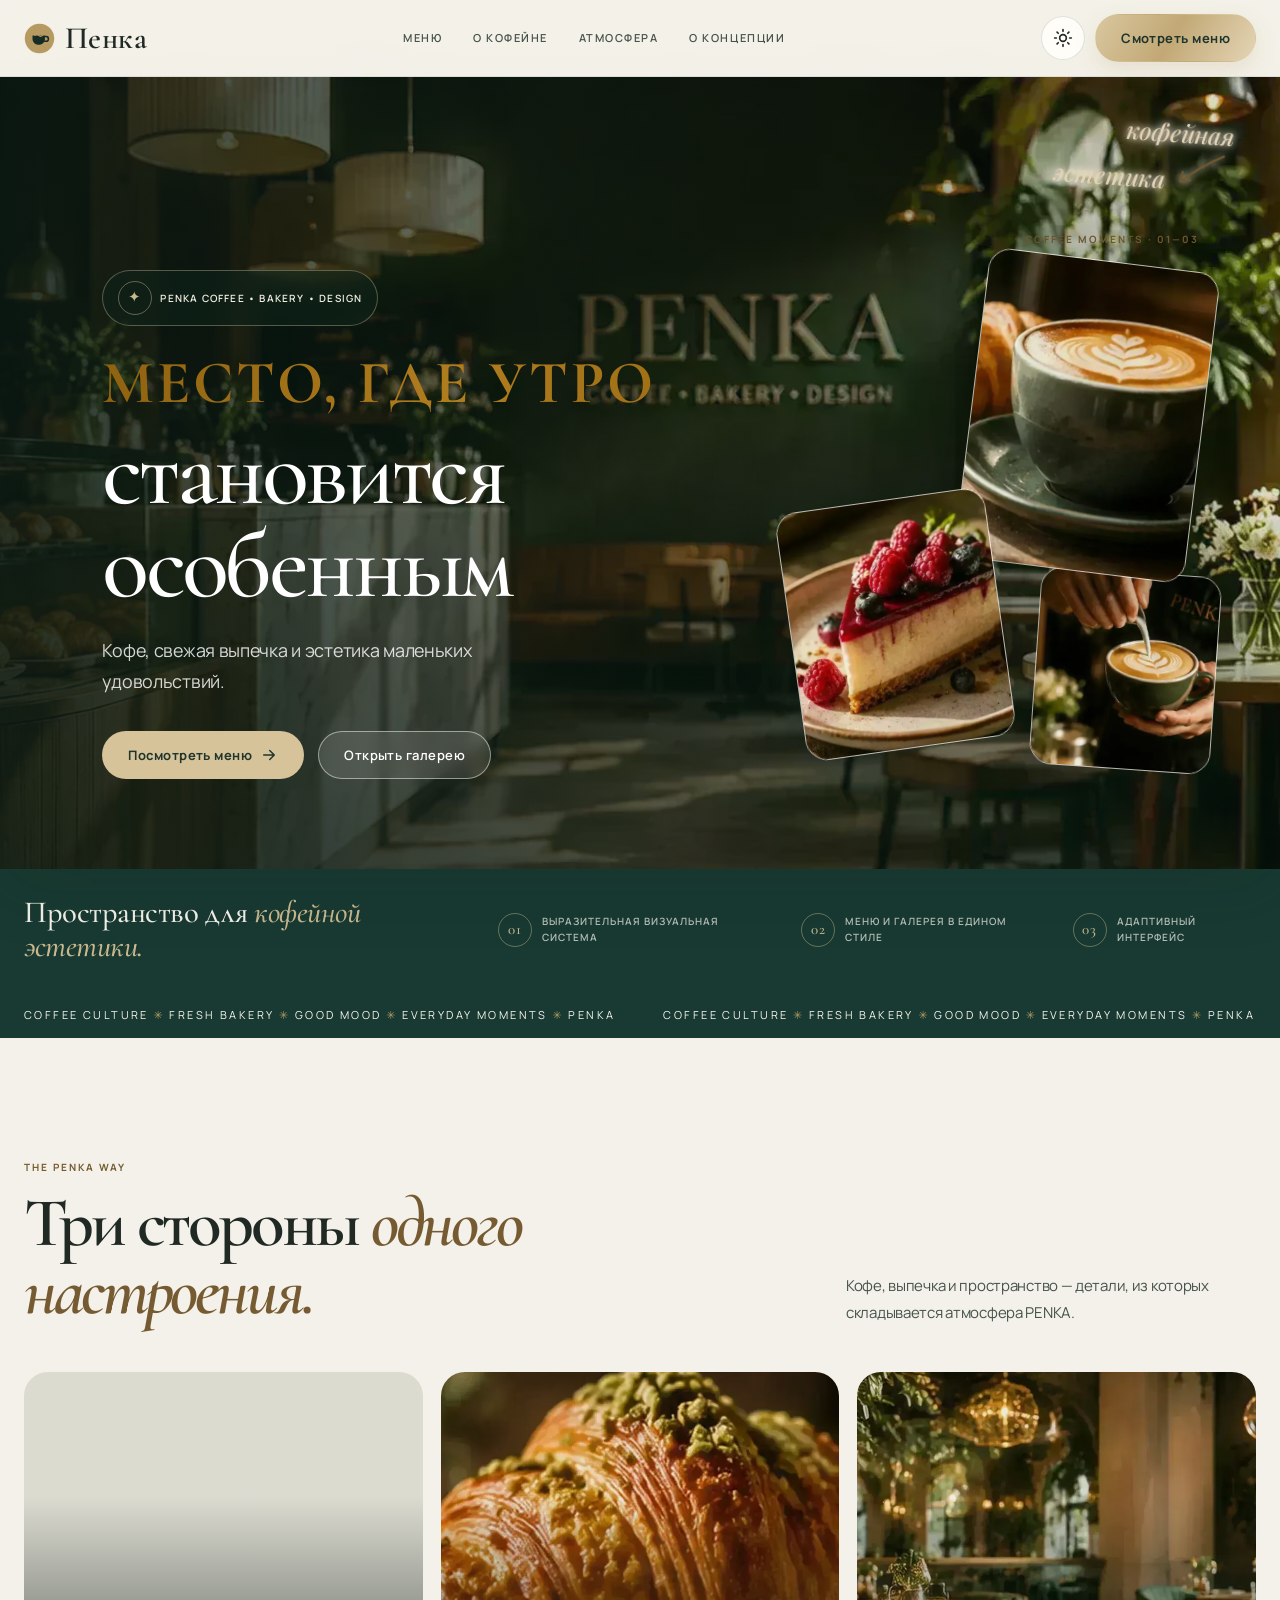
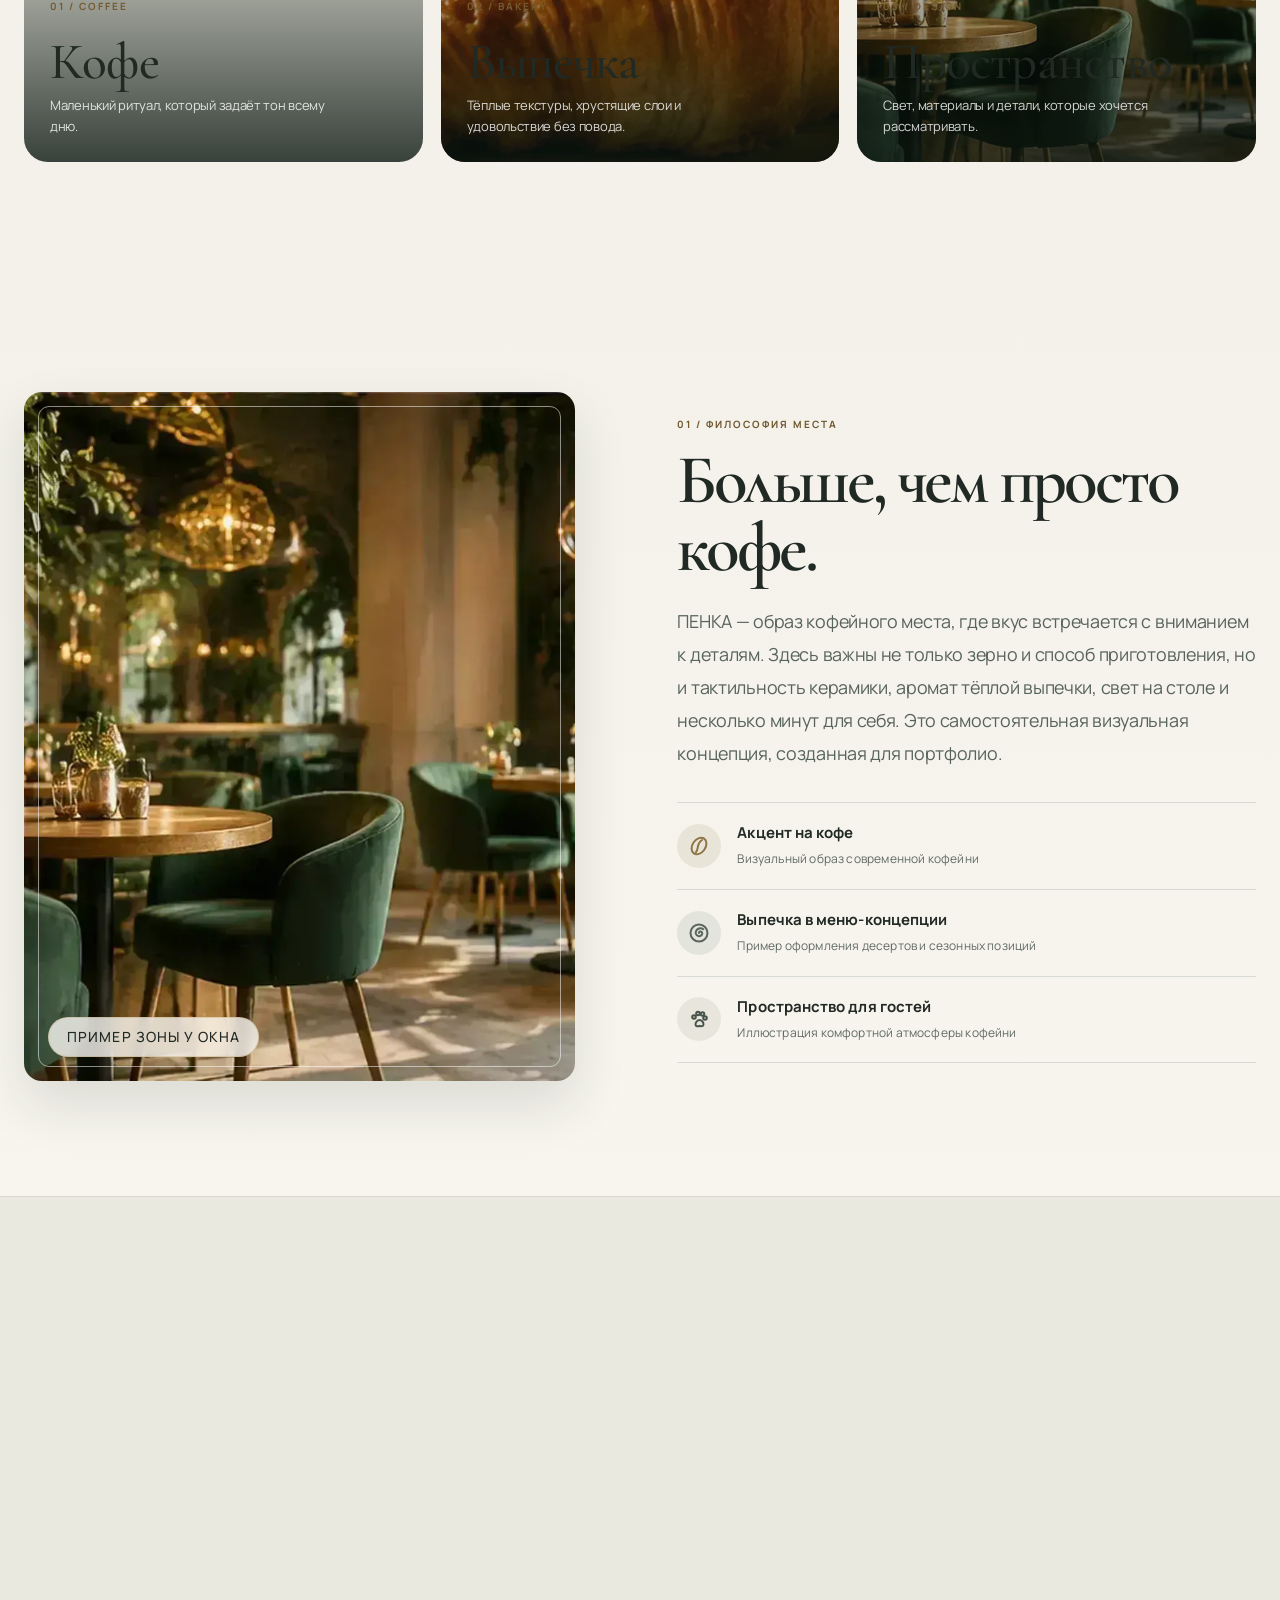
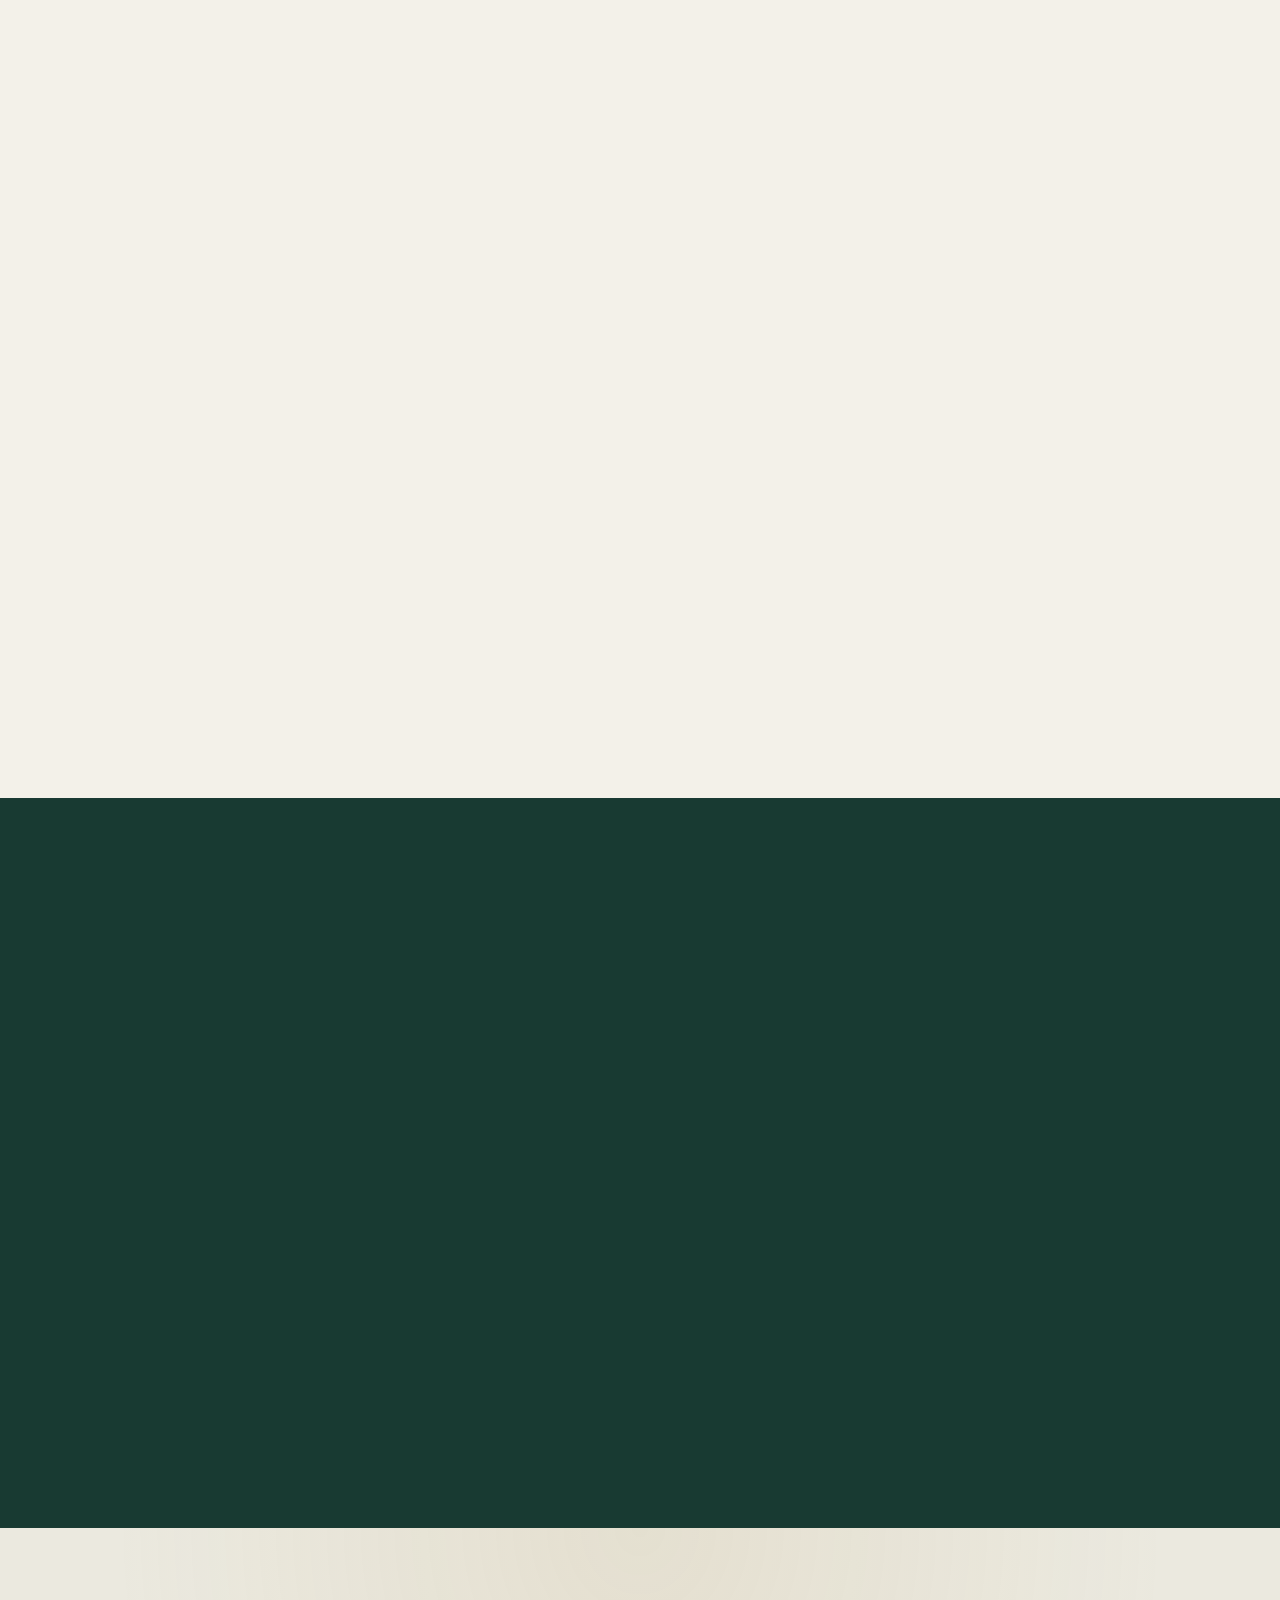
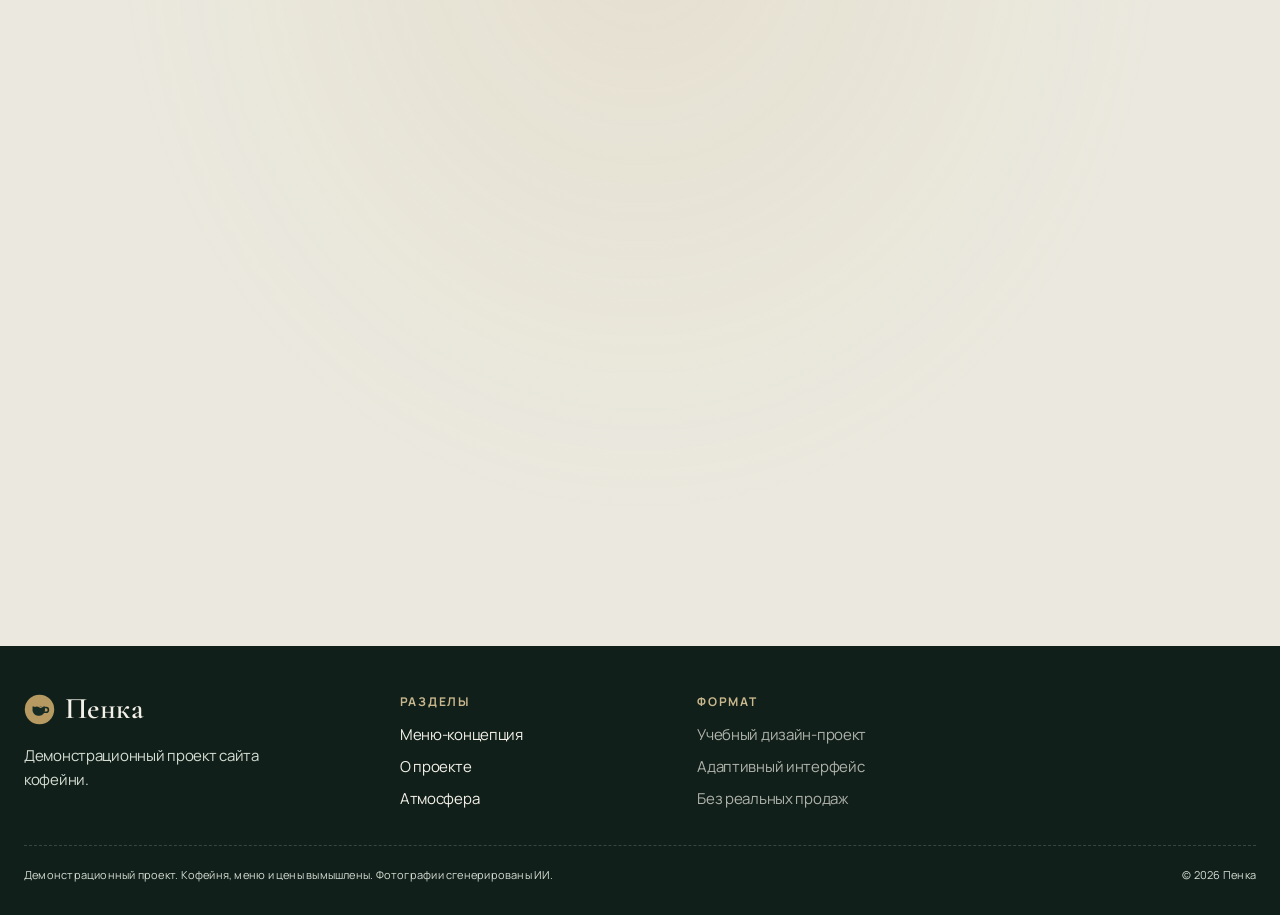
==== commit 7a82b994: "Align gallery image descriptions with visible captions" ====
--- a/index.html
+++ b/index.html
@@ -1360,10 +1360,10 @@
       <p data-fade>Подборка изображений для визуальной концепции кофейни.</p>
     </div>
     <div class="gallery" aria-label="Галерея фотографий ПЕНКА">
-      <figure class="g g1" data-fade role="button" aria-labelledby="gallery-caption-1" tabindex="0"><img src="img/penka-barista.webp" srcset="img/responsive/penka-barista-480.webp 480w, img/responsive/penka-barista-768.webp 768w" sizes="(max-width: 760px) 92vw, (max-width: 1100px) 46vw, 720px" alt="Бариста наливает молоко в капучино" loading="lazy" decoding="async" width="1100" height="900"><figcaption id="gallery-caption-1">Стойка бариста</figcaption></figure>
-      <figure class="g g2" data-fade role="button" aria-labelledby="gallery-caption-2" style="--d:.08s" tabindex="0"><img src="img/penka-dog.webp" srcset="img/responsive/penka-dog-480.webp 480w, img/responsive/penka-dog-768.webp 768w" sizes="(max-width: 760px) 92vw, (max-width: 1100px) 46vw, 720px" alt="Сцена из визуальной концепции кофейни" loading="lazy" decoding="async" width="1100" height="900"><figcaption id="gallery-caption-2">Сцена из кофейной жизни</figcaption></figure>
-      <figure class="g g3" data-fade role="button" aria-labelledby="gallery-caption-3" style="--d:.16s" tabindex="0"><img decoding="async" src="img/penka-filter.webp" srcset="img/responsive/penka-filter-480.webp 480w, img/responsive/penka-filter-768.webp 768w" sizes="(max-width: 760px) 92vw, (max-width: 1100px) 46vw, 720px" alt="Фильтр-кофе на деревянном столе" loading="lazy"><figcaption id="gallery-caption-3">Фильтр-кофе</figcaption></figure>
-      <figure class="g g4" data-fade role="button" aria-labelledby="gallery-caption-4" style="--d:.24s" tabindex="0"><img decoding="async" src="img/penka-pastry.webp" srcset="img/responsive/penka-pastry-480.webp 480w, img/responsive/penka-pastry-768.webp 768w" sizes="(max-width: 760px) 92vw, (max-width: 1100px) 46vw, 720px" alt="Десерт с ягодами на витрине кофейни" loading="lazy" style="object-position:center 60%"><figcaption id="gallery-caption-4">Утренняя витрина</figcaption></figure>
+      <figure class="g g1" data-fade role="button" aria-labelledby="gallery-caption-1" tabindex="0"><img src="img/penka-barista.webp" srcset="img/responsive/penka-barista-480.webp 480w, img/responsive/penka-barista-768.webp 768w" sizes="(max-width: 760px) 92vw, (max-width: 1100px) 46vw, 720px" alt="Стойка бариста: бариста наливает молоко в капучино" loading="lazy" decoding="async" width="1100" height="900"><figcaption id="gallery-caption-1">Стойка бариста</figcaption></figure>
+      <figure class="g g2" data-fade role="button" aria-labelledby="gallery-caption-2" style="--d:.08s" tabindex="0"><img src="img/penka-dog.webp" srcset="img/responsive/penka-dog-480.webp 480w, img/responsive/penka-dog-768.webp 768w" sizes="(max-width: 760px) 92vw, (max-width: 1100px) 46vw, 720px" alt="Сцена из кофейной жизни: визуальная концепция кофейни" loading="lazy" decoding="async" width="1100" height="900"><figcaption id="gallery-caption-2">Сцена из кофейной жизни</figcaption></figure>
+      <figure class="g g3" data-fade role="button" aria-labelledby="gallery-caption-3" style="--d:.16s" tabindex="0"><img decoding="async" src="img/penka-filter.webp" srcset="img/responsive/penka-filter-480.webp 480w, img/responsive/penka-filter-768.webp 768w" sizes="(max-width: 760px) 92vw, (max-width: 1100px) 46vw, 720px" alt="Фильтр-кофе: чашка кофе на деревянном столе" loading="lazy"><figcaption id="gallery-caption-3">Фильтр-кофе</figcaption></figure>
+      <figure class="g g4" data-fade role="button" aria-labelledby="gallery-caption-4" style="--d:.24s" tabindex="0"><img decoding="async" src="img/penka-pastry.webp" srcset="img/responsive/penka-pastry-480.webp 480w, img/responsive/penka-pastry-768.webp 768w" sizes="(max-width: 760px) 92vw, (max-width: 1100px) 46vw, 720px" alt="Утренняя витрина: десерт с ягодами на витрине кофейни" loading="lazy" style="object-position:center 60%"><figcaption id="gallery-caption-4">Утренняя витрина</figcaption></figure>
     </div>
     <p class="gallery-hint">Изображения открываются в полноэкранном просмотре</p>
     <div class="caption-line">
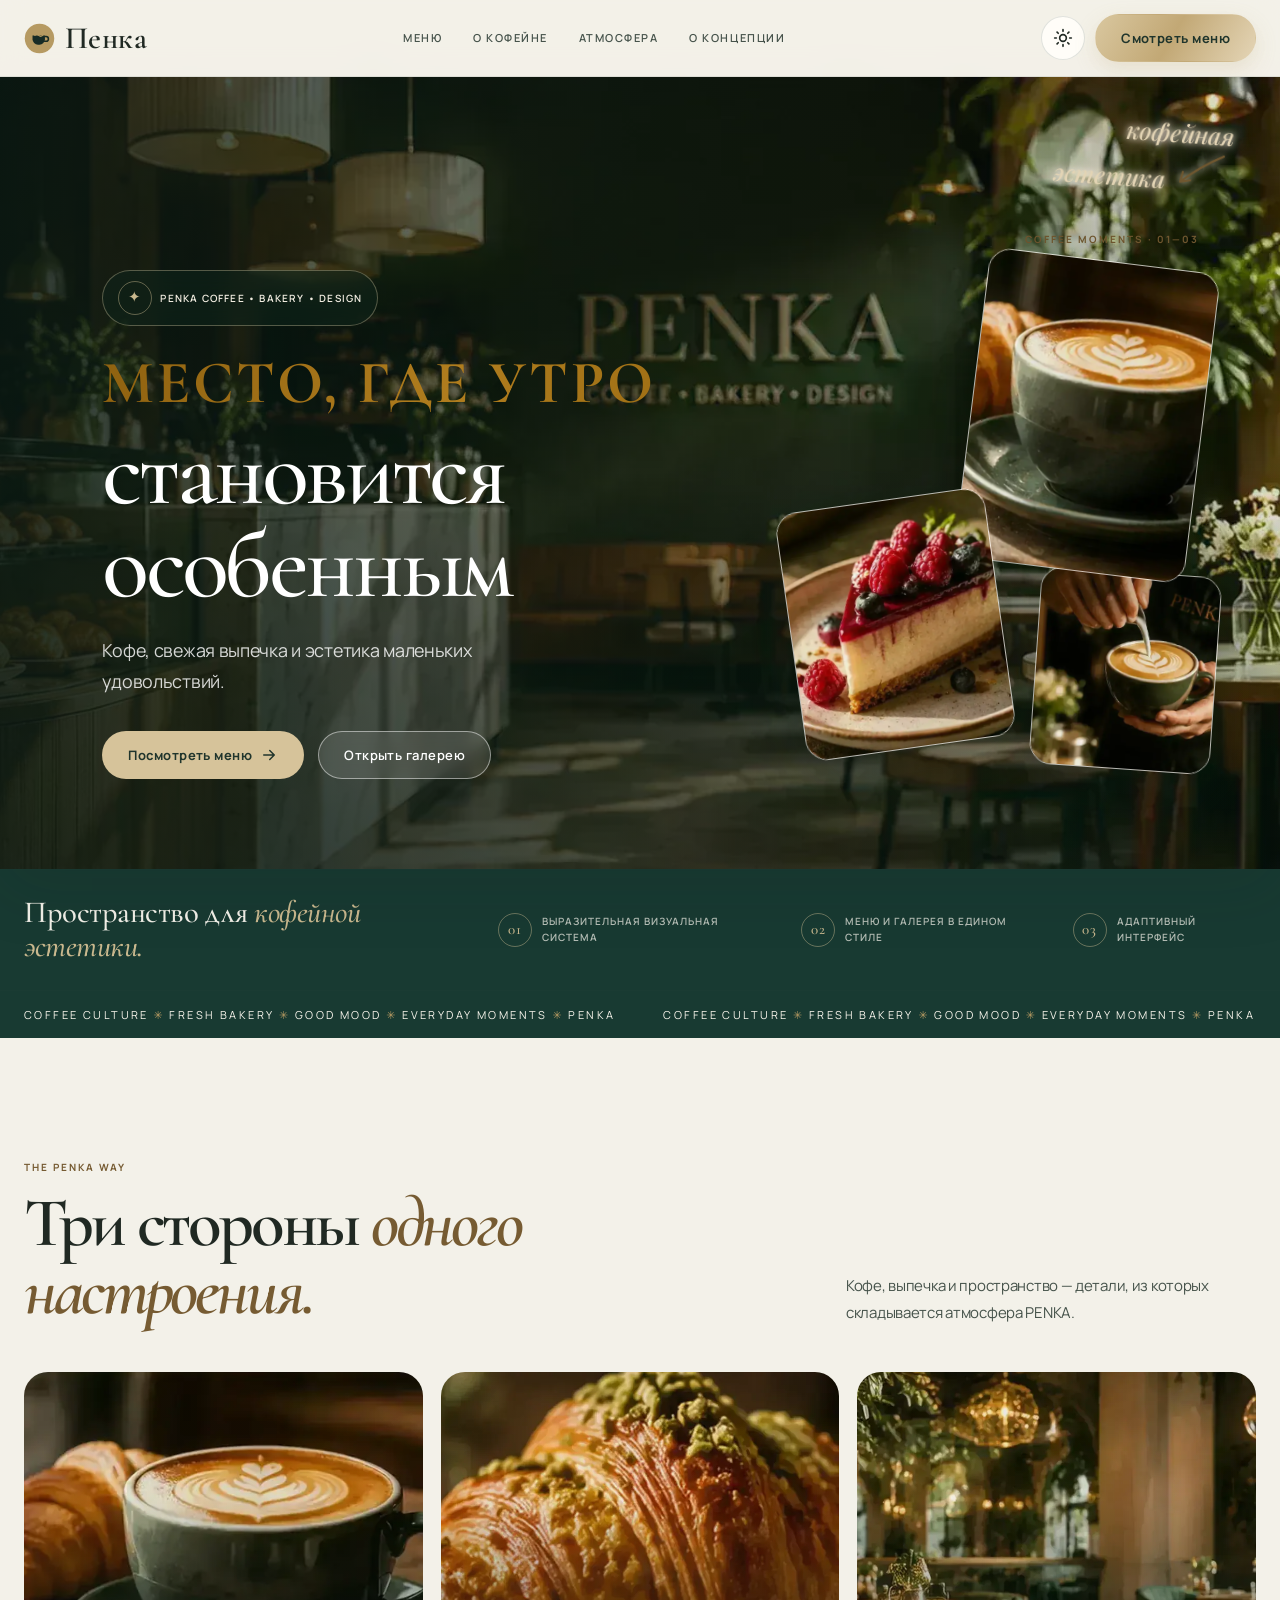
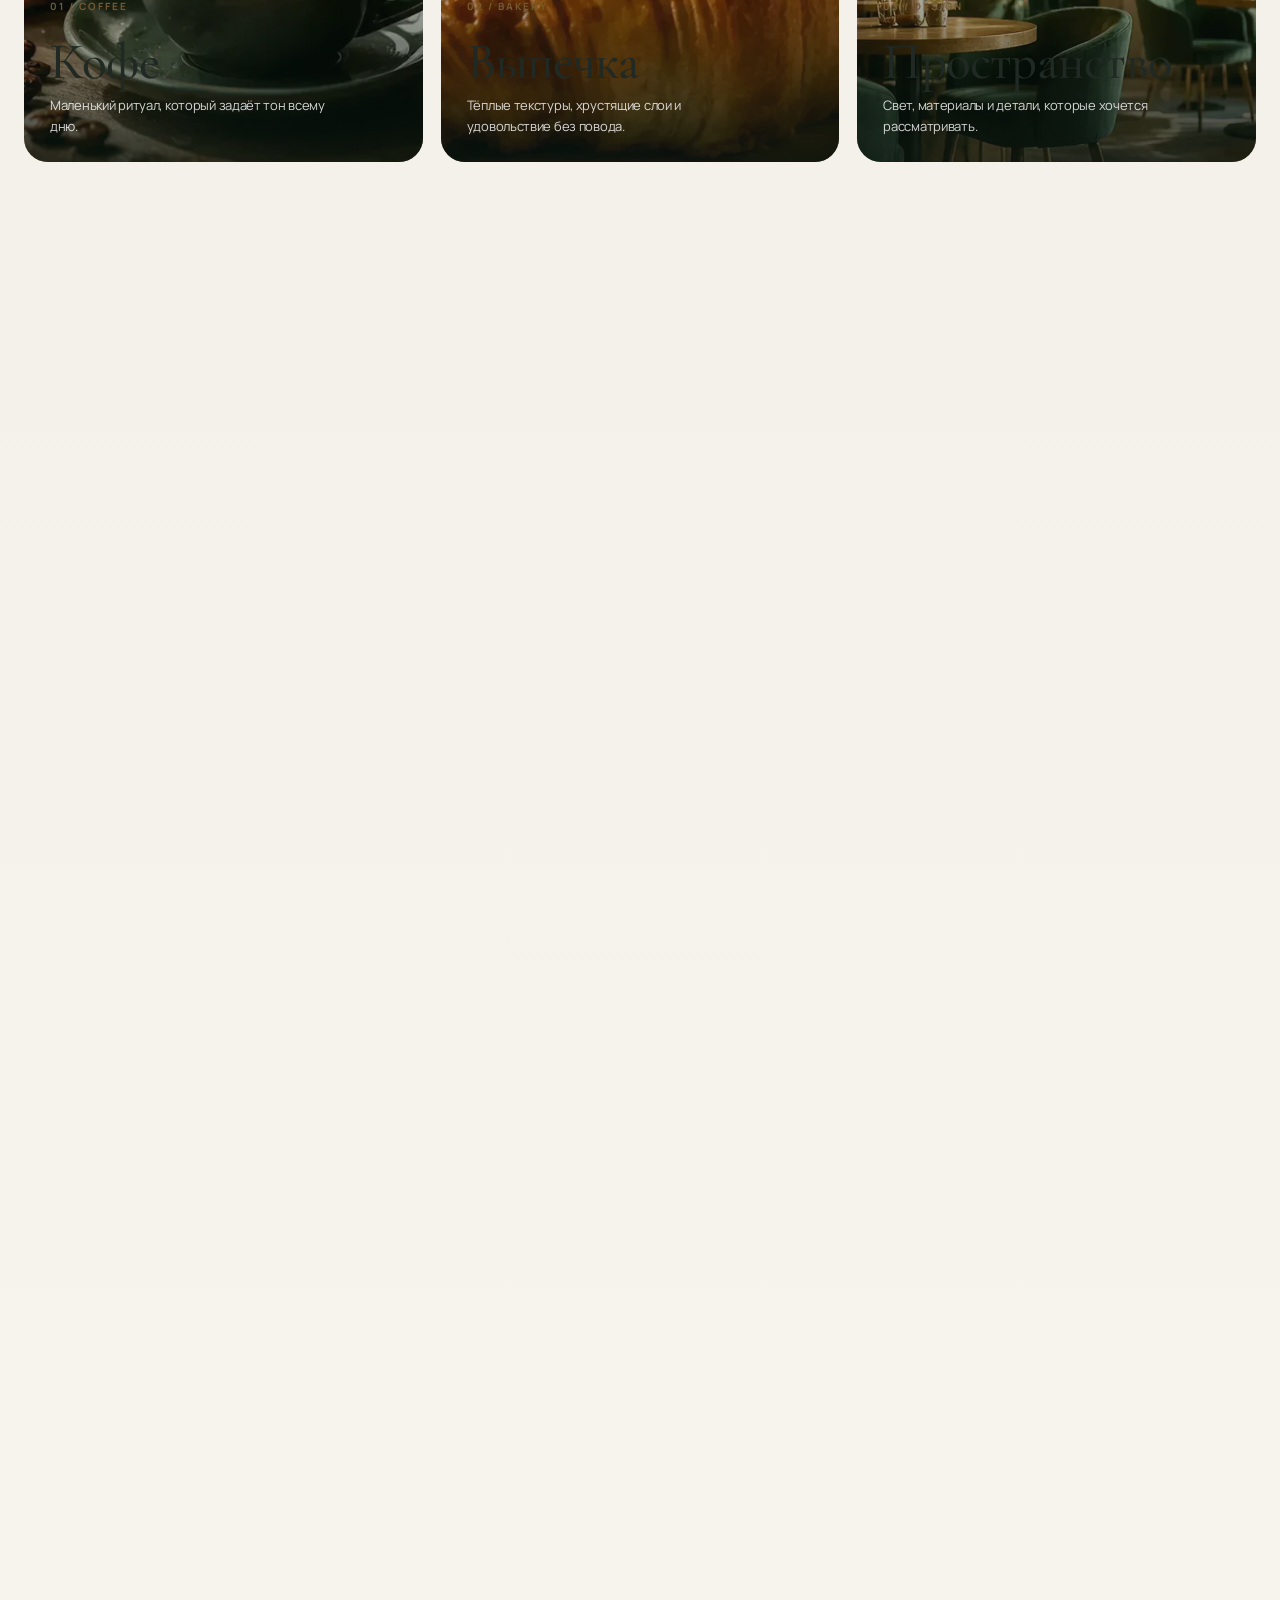
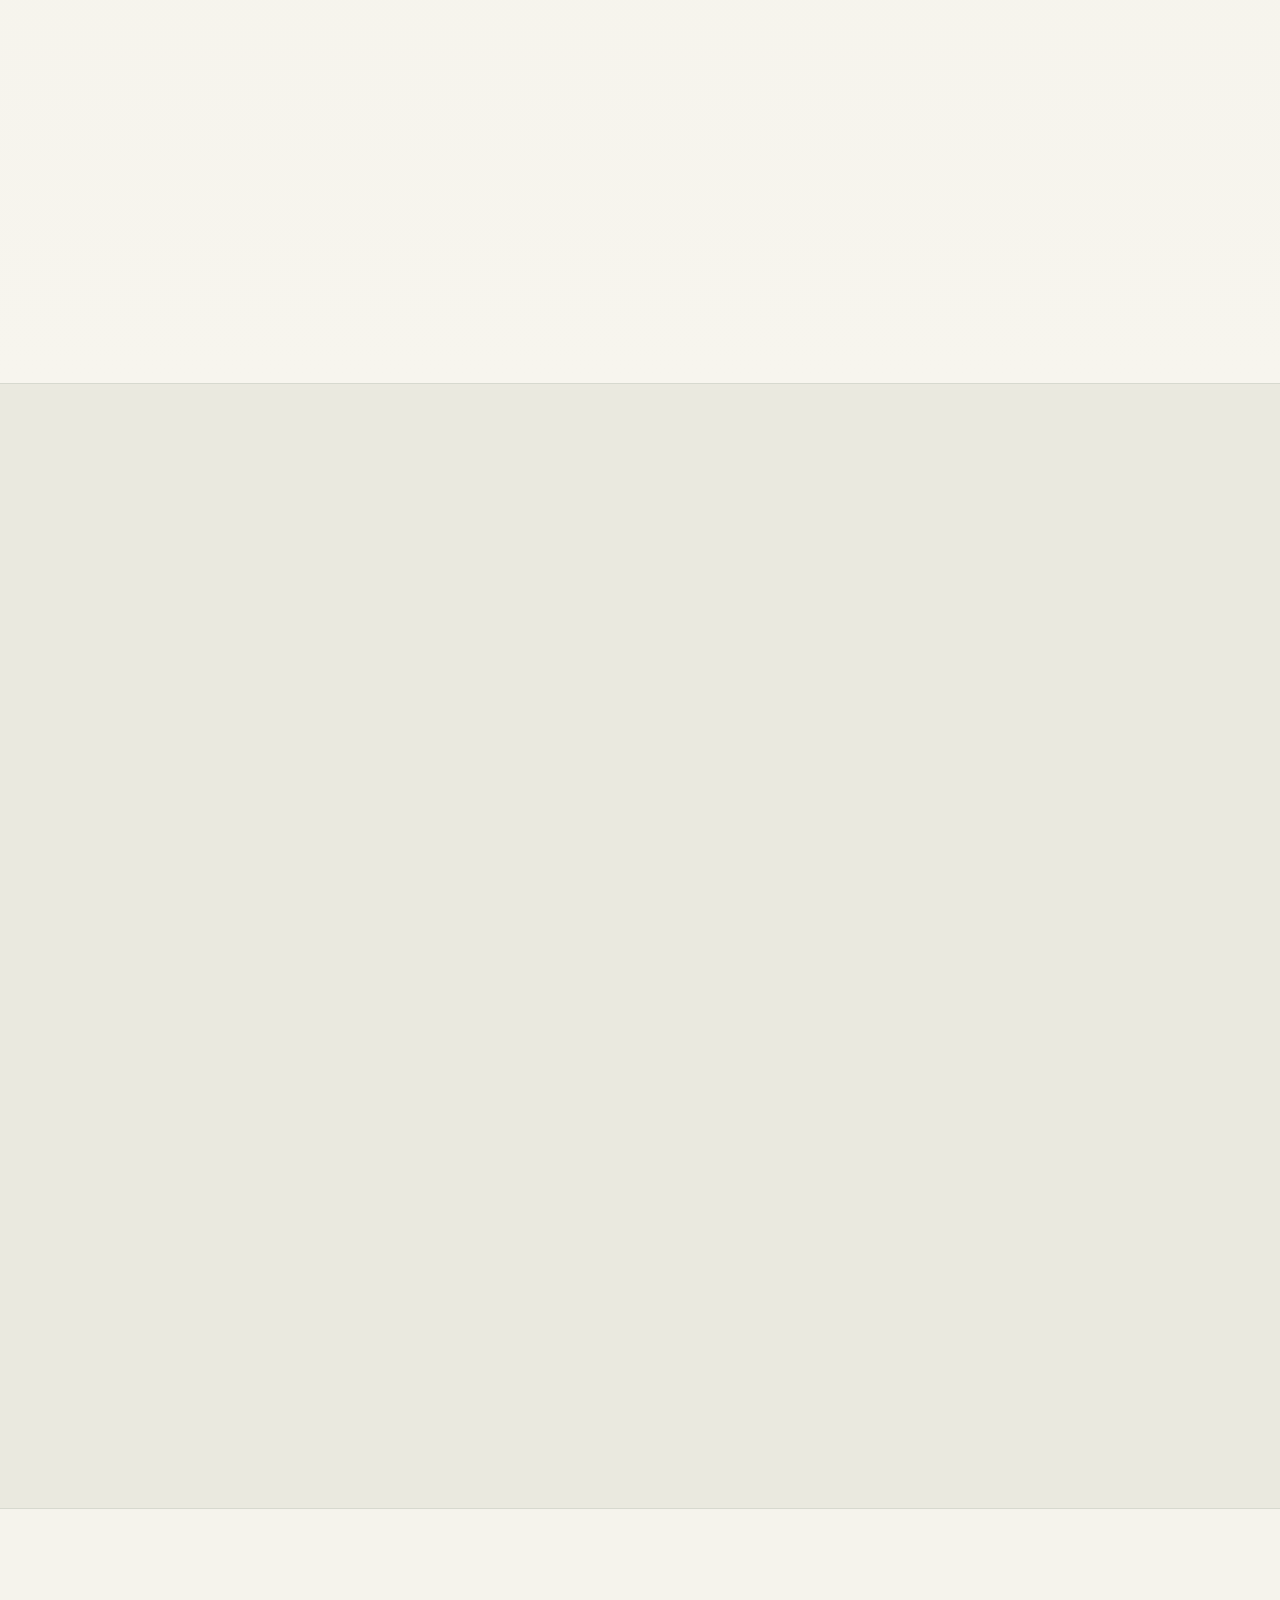
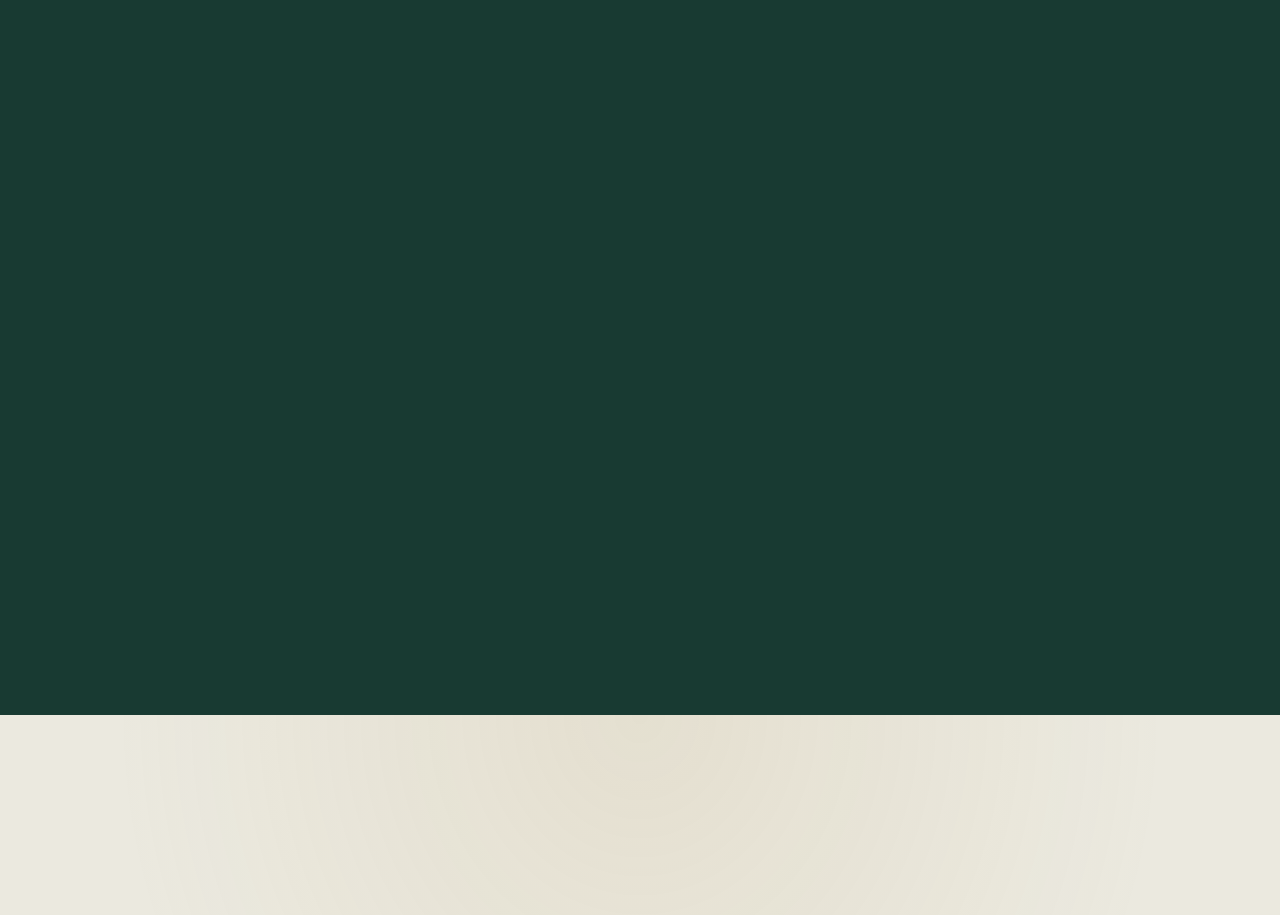
==== commit 07fb062c: "Preserve gallery caption hover styling" ====
--- a/index.html
+++ b/index.html
@@ -340,9 +340,11 @@
 /* Gallery — Aceternity focus cards */
 .gallery{display:grid;grid-template-columns:1.1fr .9fr 1fr;grid-template-rows:300px 300px;gap:16px}
 .g{position:relative;border-radius:var(--radius);overflow:hidden;margin:0;transition:filter .35s,transform .35s,opacity .35s}
+.g .gallery-trigger{position:absolute;inset:0;display:block;width:100%;height:100%;padding:0;border:0;background:transparent;color:inherit;text-align:left;font:inherit;cursor:zoom-in}
+.g .gallery-trigger:focus-visible{outline:3px solid var(--terra);outline-offset:-4px}
 .g img{width:100%;height:100%;object-fit:cover}
-.g figcaption{position:absolute;left:14px;bottom:14px;padding:8px 14px;border-radius:9999px;background:var(--glass);border:1px solid color-mix(in srgb,var(--terra) 35%,transparent);color:var(--coffee);font-weight:600;font-size:13px;backdrop-filter:blur(6px);opacity:1;transform:none;transition:background .3s,border-color .3s}
-.g:hover figcaption,.g:focus-within figcaption{background:var(--glass);border-color:color-mix(in srgb,var(--terra) 55%,transparent)}
+.g .gallery-caption{position:absolute;left:14px;bottom:14px;padding:8px 14px;border-radius:9999px;background:var(--glass);border:1px solid color-mix(in srgb,var(--terra) 35%,transparent);color:var(--coffee);font-weight:600;font-size:13px;backdrop-filter:blur(6px);opacity:1;transform:none;transition:background .3s,border-color .3s}
+.g:hover .gallery-caption,.g:focus-within .gallery-caption{background:var(--glass);border-color:color-mix(in srgb,var(--terra) 55%,transparent)}
 .gallery:hover .g:not(:hover){filter:blur(2px) saturate(.8);opacity:.8;transform:scale(.985)}
 .g1{grid-row:span 2}.g4{grid-column:2/4}
 .caption-line{display:grid;grid-template-columns:repeat(3,1fr);gap:16px;margin-top:30px}
@@ -433,7 +435,7 @@
   .dish .body{flex-direction:column;gap:6px;padding:14px}
   .dish h3{font-size:19px}.dish .desc{display:none}
   .gallery{grid-template-columns:1fr 1fr;grid-template-rows:200px 160px 160px;gap:10px}
-  .g figcaption{opacity:1;transform:none;font-size:12.5px;padding:6px 10px;left:8px;bottom:8px}
+  .g .gallery-caption{opacity:1;transform:none;font-size:12.5px;padding:6px 10px;left:8px;bottom:8px}
   .caption-line{grid-template-columns:1fr;gap:12px}
   .map{min-height:0}.map svg{min-height:280px}
   .foot{grid-template-columns:1fr}
@@ -510,7 +512,7 @@
 #gallery{background:var(--milk)}
 .gallery{grid-template-columns:1.05fr .95fr 1fr;grid-template-rows:clamp(220px,27vw,390px) clamp(180px,19vw,270px);gap:12px}
 .g{border-radius:3px;cursor:zoom-in}
-.g figcaption{opacity:1;transform:none;border-radius:2px;background:rgba(20,42,33,.78);color:#fff;border:0;font-size:10px;letter-spacing:.1em;text-transform:uppercase}
+.g .gallery-caption{opacity:1;transform:none;border-radius:2px;background:rgba(20,42,33,.78);color:#fff;border:0;font-size:10px;letter-spacing:.1em;text-transform:uppercase}
 .gallery:hover .g:not(:hover){filter:none;opacity:1;transform:none}
 .gallery-hint{font-size:11px;color:var(--muted);letter-spacing:.08em;text-transform:uppercase;margin-top:16px}
 #visit{background:var(--graphite);padding-block:clamp(68px,8vw,110px)}
@@ -668,7 +670,7 @@
 .g{border-radius:16px;box-shadow:0 10px 28px rgba(24,42,32,.09)}
 .g img{transition:transform .9s cubic-bezier(.2,.7,.2,1)}
 .g:hover img{transform:scale(1.035)}
-.g figcaption{left:18px;bottom:18px;padding:10px 15px;border-radius:999px;background:rgba(17,39,29,.76);font-size:9px;letter-spacing:.15em}
+.g .gallery-caption{left:18px;bottom:18px;padding:10px 15px;border-radius:999px;background:rgba(17,39,29,.76);font-size:9px;letter-spacing:.15em}
 .caption-line{gap:24px;margin-top:36px}
 .caption-line div{border-top:1px solid #b69a62;padding-top:18px}
 .caption-line b{font-size:25px}
@@ -730,7 +732,7 @@
  .list{padding:22px}
  .gallery{grid-template-rows:220px 160px 160px;gap:9px}
  .g{border-radius:10px}
- .g figcaption{left:8px;bottom:8px;padding:7px 10px;font-size:8px}
+ .g .gallery-caption{left:8px;bottom:8px;padding:7px 10px;font-size:8px}
  .caption-line{gap:16px;margin-top:28px}
  .caption-line b{font-size:22px}
  .portfolio-grid{grid-template-columns:1fr}
@@ -1005,7 +1007,7 @@
   .price{flex:none}
   .gallery{min-width:0}
   .g{min-width:0}
-  .g figcaption{max-width:calc(100% - 16px);white-space:normal;line-height:1.35}
+  .g .gallery-caption{max-width:calc(100% - 16px);white-space:normal;line-height:1.35}
   .caption-line>div{min-width:0}
   .visit-actions .btn{width:100%;min-width:0}
   .portfolio-card p,.portfolio-note,.disclaimer{overflow-wrap:anywhere}
@@ -1360,10 +1362,10 @@
       <p data-fade>Подборка изображений для визуальной концепции кофейни.</p>
     </div>
     <div class="gallery" aria-label="Галерея фотографий ПЕНКА">
-      <figure class="g g1" data-fade role="button" aria-labelledby="gallery-caption-1" tabindex="0"><img src="img/penka-barista.webp" srcset="img/responsive/penka-barista-480.webp 480w, img/responsive/penka-barista-768.webp 768w" sizes="(max-width: 760px) 92vw, (max-width: 1100px) 46vw, 720px" alt="Стойка бариста: бариста наливает молоко в капучино" loading="lazy" decoding="async" width="1100" height="900"><figcaption id="gallery-caption-1">Стойка бариста</figcaption></figure>
-      <figure class="g g2" data-fade role="button" aria-labelledby="gallery-caption-2" style="--d:.08s" tabindex="0"><img src="img/penka-dog.webp" srcset="img/responsive/penka-dog-480.webp 480w, img/responsive/penka-dog-768.webp 768w" sizes="(max-width: 760px) 92vw, (max-width: 1100px) 46vw, 720px" alt="Сцена из кофейной жизни: визуальная концепция кофейни" loading="lazy" decoding="async" width="1100" height="900"><figcaption id="gallery-caption-2">Сцена из кофейной жизни</figcaption></figure>
-      <figure class="g g3" data-fade role="button" aria-labelledby="gallery-caption-3" style="--d:.16s" tabindex="0"><img decoding="async" src="img/penka-filter.webp" srcset="img/responsive/penka-filter-480.webp 480w, img/responsive/penka-filter-768.webp 768w" sizes="(max-width: 760px) 92vw, (max-width: 1100px) 46vw, 720px" alt="Фильтр-кофе: чашка кофе на деревянном столе" loading="lazy"><figcaption id="gallery-caption-3">Фильтр-кофе</figcaption></figure>
-      <figure class="g g4" data-fade role="button" aria-labelledby="gallery-caption-4" style="--d:.24s" tabindex="0"><img decoding="async" src="img/penka-pastry.webp" srcset="img/responsive/penka-pastry-480.webp 480w, img/responsive/penka-pastry-768.webp 768w" sizes="(max-width: 760px) 92vw, (max-width: 1100px) 46vw, 720px" alt="Утренняя витрина: десерт с ягодами на витрине кофейни" loading="lazy" style="object-position:center 60%"><figcaption id="gallery-caption-4">Утренняя витрина</figcaption></figure>
+      <figure class="g g1" data-fade><button type="button" class="gallery-trigger" aria-labelledby="gallery-caption-1"><img src="img/penka-barista.webp" srcset="img/responsive/penka-barista-480.webp 480w, img/responsive/penka-barista-768.webp 768w" sizes="(max-width: 760px) 92vw, (max-width: 1100px) 46vw, 720px" alt="Бариста наливает молоко в капучино" loading="lazy" decoding="async" width="1100" height="900"><span class="gallery-caption" id="gallery-caption-1">Стойка бариста</span></button></figure>
+      <figure class="g g2" data-fade style="--d:.08s"><button type="button" class="gallery-trigger" aria-labelledby="gallery-caption-2"><img src="img/penka-dog.webp" srcset="img/responsive/penka-dog-480.webp 480w, img/responsive/penka-dog-768.webp 768w" sizes="(max-width: 760px) 92vw, (max-width: 1100px) 46vw, 720px" alt="Визуальная концепция кофейни в сцене кофейной жизни" loading="lazy" decoding="async" width="1100" height="900"><span class="gallery-caption" id="gallery-caption-2">Сцена из кофейной жизни</span></button></figure>
+      <figure class="g g3" data-fade style="--d:.16s"><button type="button" class="gallery-trigger" aria-labelledby="gallery-caption-3"><img decoding="async" src="img/penka-filter.webp" srcset="img/responsive/penka-filter-480.webp 480w, img/responsive/penka-filter-768.webp 768w" sizes="(max-width: 760px) 92vw, (max-width: 1100px) 46vw, 720px" alt="Чашка фильтр-кофе на деревянном столе" loading="lazy"><span class="gallery-caption" id="gallery-caption-3">Фильтр-кофе</span></button></figure>
+      <figure class="g g4" data-fade style="--d:.24s"><button type="button" class="gallery-trigger" aria-labelledby="gallery-caption-4"><img decoding="async" src="img/penka-pastry.webp" srcset="img/responsive/penka-pastry-480.webp 480w, img/responsive/penka-pastry-768.webp 768w" sizes="(max-width: 760px) 92vw, (max-width: 1100px) 46vw, 720px" alt="Десерт с ягодами на утренней витрине кофейни" loading="lazy" style="object-position:center 60%"><span class="gallery-caption" id="gallery-caption-4">Утренняя витрина</span></button></figure>
     </div>
     <p class="gallery-hint">Изображения открываются в полноэкранном просмотре</p>
     <div class="caption-line">
@@ -1558,7 +1560,7 @@
 
 
   // Accessible full-screen gallery
-  const galleryItems=[...document.querySelectorAll('.gallery .g')];
+  const galleryItems=[...document.querySelectorAll('.gallery .gallery-trigger')];
   const lightbox=document.querySelector('.lightbox'), lightboxImage=lightbox.querySelector('.lightbox-image'), lightboxCaption=lightbox.querySelector('.lightbox-caption');
   const nativeDialog = typeof lightbox.showModal === 'function';
   let galleryIndex=0, galleryReturnFocus=null;
@@ -1566,7 +1568,7 @@
     galleryIndex=(index+galleryItems.length)%galleryItems.length;
     const figure=galleryItems[galleryIndex], img=figure.querySelector('img');
     lightboxImage.src=img.currentSrc||img.src; lightboxImage.alt=img.alt;
-    lightboxCaption.textContent=figure.querySelector('figcaption')?.textContent||img.alt;
+    lightboxCaption.textContent=figure.querySelector('.gallery-caption')?.textContent||img.alt;
   };
   const openGallery=(index)=>{
     galleryReturnFocus=document.activeElement;showGalleryImage(index);
@@ -1580,9 +1582,8 @@
     if(typeof lightbox.close === 'function') lightbox.close();
     else { lightbox.removeAttribute('open'); lightbox.dispatchEvent(new Event('close')); }
   };
-  galleryItems.forEach((figure,index)=>{
-    figure.addEventListener('click',()=>openGallery(index));
-    figure.addEventListener('keydown',e=>{if(e.key==='Enter'||e.key===' '){e.preventDefault();openGallery(index)}});
+  galleryItems.forEach((button,index)=>{
+    button.addEventListener('click',()=>openGallery(index));
   });
   lightbox.querySelector('.lightbox-close').addEventListener('click',closeGallery);
   lightbox.querySelector('.lightbox-prev').addEventListener('click',()=>showGalleryImage(galleryIndex-1));
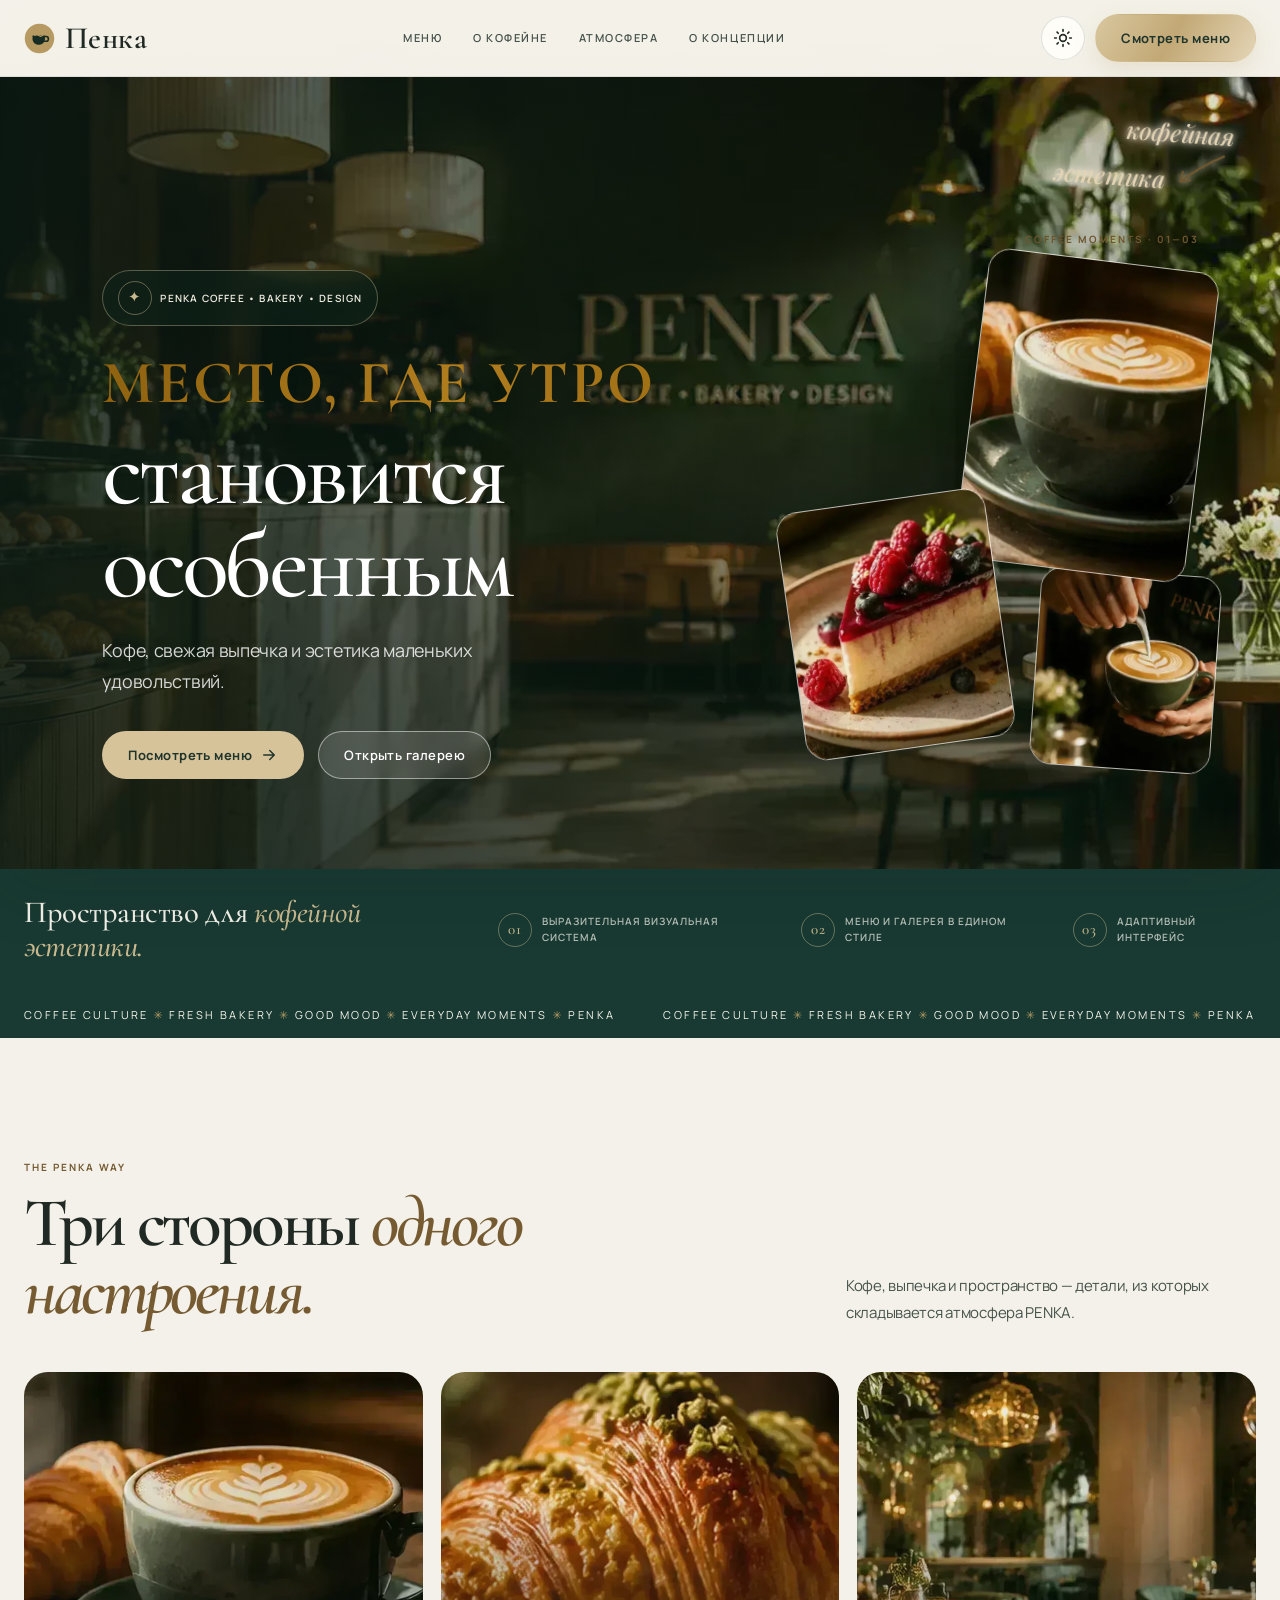
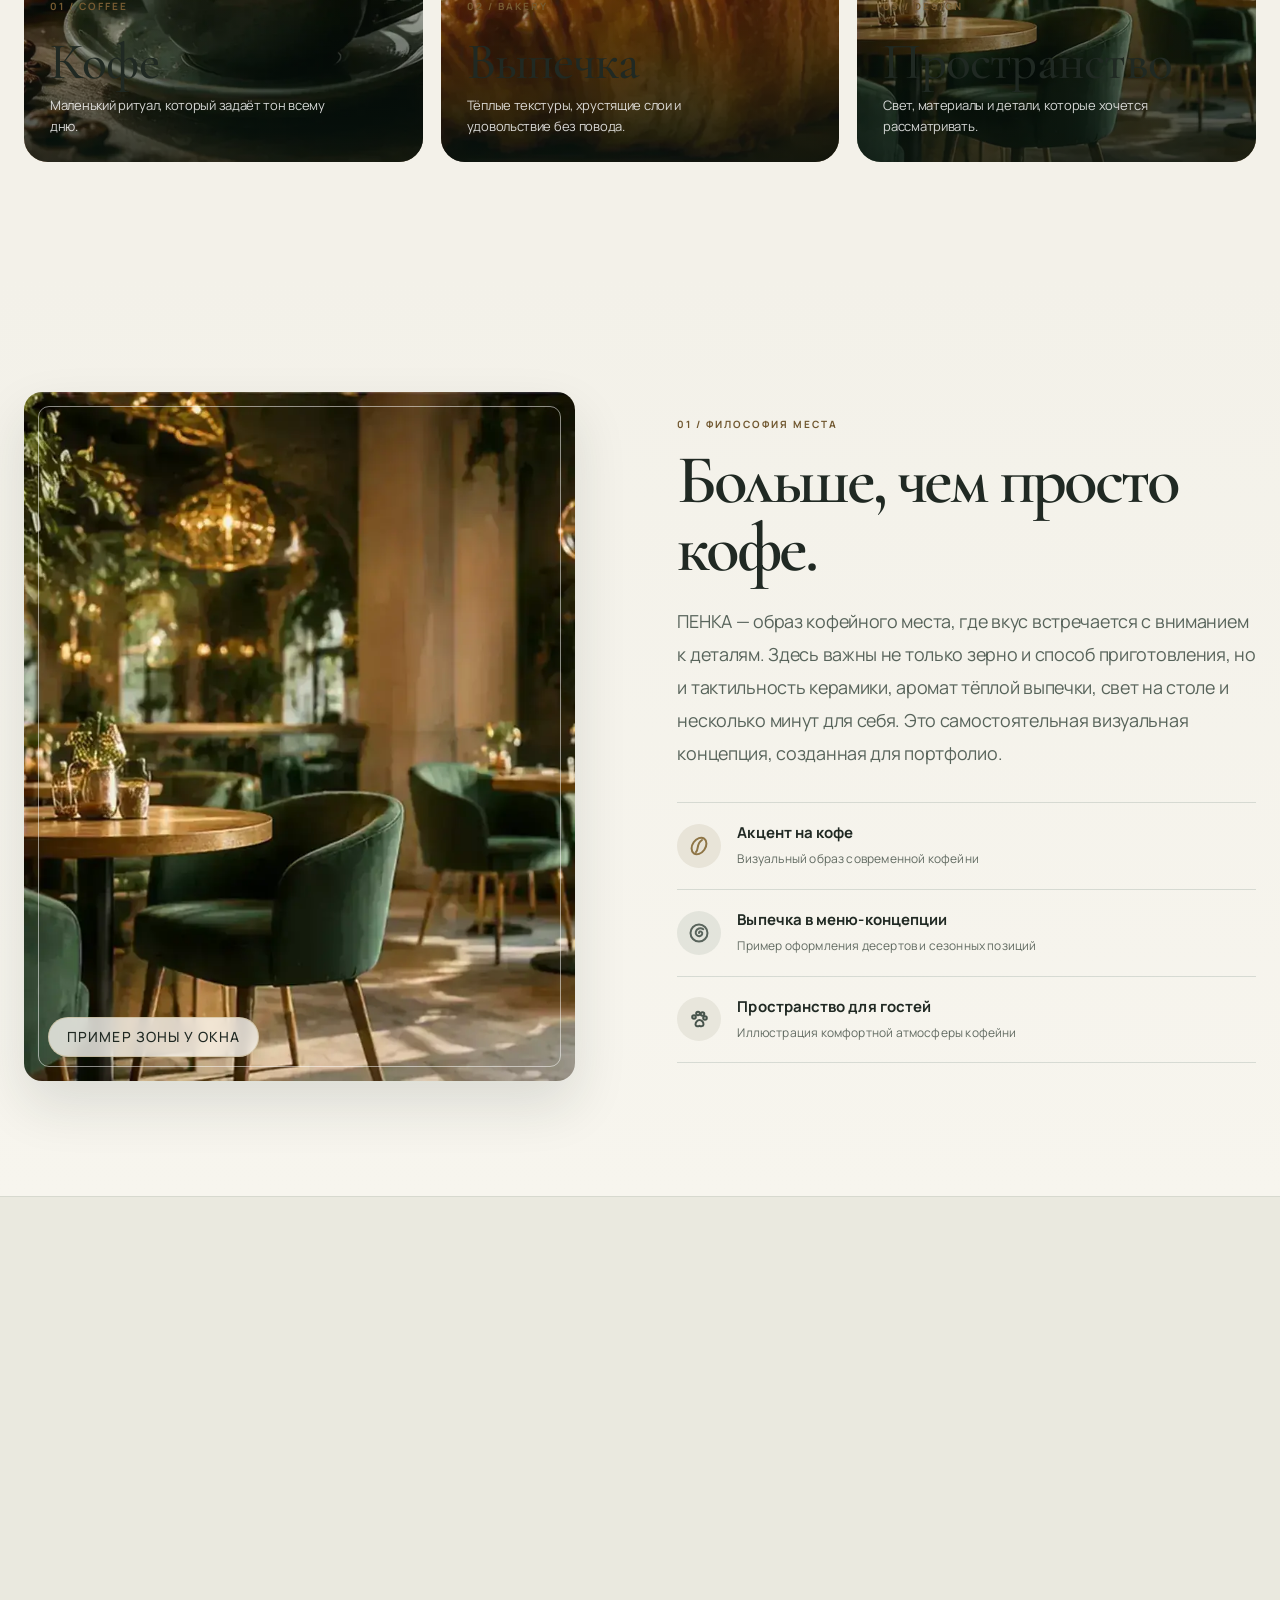
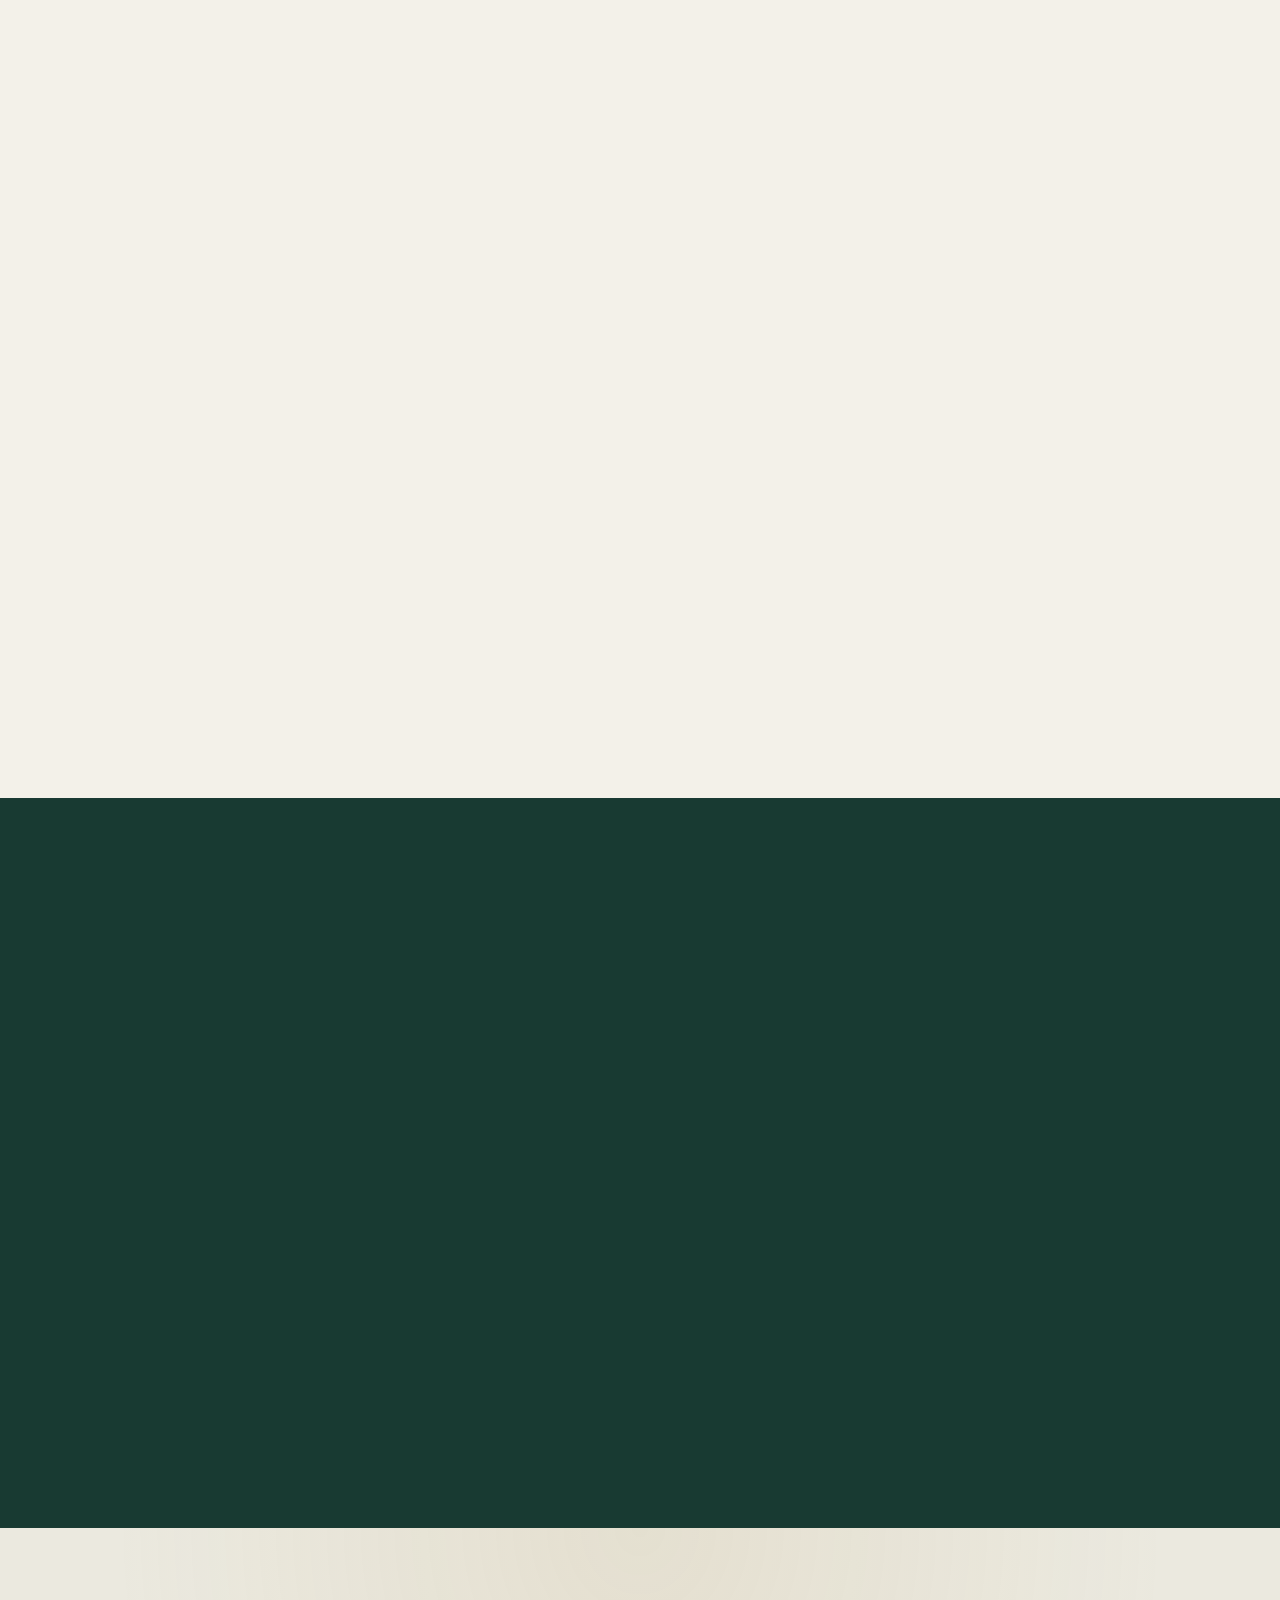
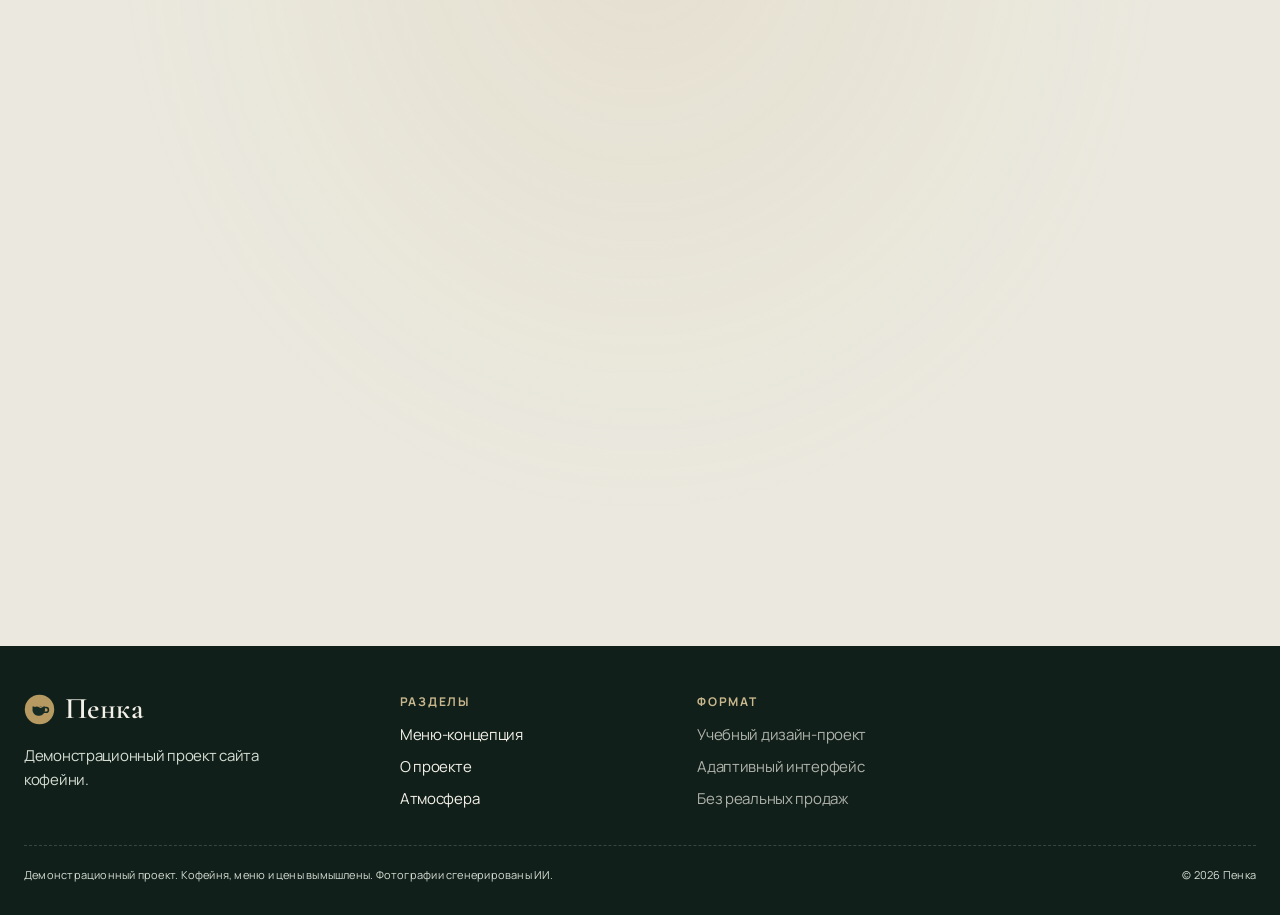
==== commit a086bffb: "Align gallery accessible names with visible captions" ====
--- a/index.html
+++ b/index.html
@@ -1362,10 +1362,10 @@
       <p data-fade>Подборка изображений для визуальной концепции кофейни.</p>
     </div>
     <div class="gallery" aria-label="Галерея фотографий ПЕНКА">
-      <figure class="g g1" data-fade><button type="button" class="gallery-trigger" aria-labelledby="gallery-caption-1"><img src="img/penka-barista.webp" srcset="img/responsive/penka-barista-480.webp 480w, img/responsive/penka-barista-768.webp 768w" sizes="(max-width: 760px) 92vw, (max-width: 1100px) 46vw, 720px" alt="Бариста наливает молоко в капучино" loading="lazy" decoding="async" width="1100" height="900"><span class="gallery-caption" id="gallery-caption-1">Стойка бариста</span></button></figure>
-      <figure class="g g2" data-fade style="--d:.08s"><button type="button" class="gallery-trigger" aria-labelledby="gallery-caption-2"><img src="img/penka-dog.webp" srcset="img/responsive/penka-dog-480.webp 480w, img/responsive/penka-dog-768.webp 768w" sizes="(max-width: 760px) 92vw, (max-width: 1100px) 46vw, 720px" alt="Визуальная концепция кофейни в сцене кофейной жизни" loading="lazy" decoding="async" width="1100" height="900"><span class="gallery-caption" id="gallery-caption-2">Сцена из кофейной жизни</span></button></figure>
-      <figure class="g g3" data-fade style="--d:.16s"><button type="button" class="gallery-trigger" aria-labelledby="gallery-caption-3"><img decoding="async" src="img/penka-filter.webp" srcset="img/responsive/penka-filter-480.webp 480w, img/responsive/penka-filter-768.webp 768w" sizes="(max-width: 760px) 92vw, (max-width: 1100px) 46vw, 720px" alt="Чашка фильтр-кофе на деревянном столе" loading="lazy"><span class="gallery-caption" id="gallery-caption-3">Фильтр-кофе</span></button></figure>
-      <figure class="g g4" data-fade style="--d:.24s"><button type="button" class="gallery-trigger" aria-labelledby="gallery-caption-4"><img decoding="async" src="img/penka-pastry.webp" srcset="img/responsive/penka-pastry-480.webp 480w, img/responsive/penka-pastry-768.webp 768w" sizes="(max-width: 760px) 92vw, (max-width: 1100px) 46vw, 720px" alt="Десерт с ягодами на утренней витрине кофейни" loading="lazy" style="object-position:center 60%"><span class="gallery-caption" id="gallery-caption-4">Утренняя витрина</span></button></figure>
+      <figure class="g g1" data-fade><button type="button" class="gallery-trigger" aria-label="Стойка бариста — бариста наливает молоко в капучино"><img src="img/penka-barista.webp" srcset="img/responsive/penka-barista-480.webp 480w, img/responsive/penka-barista-768.webp 768w" sizes="(max-width: 760px) 92vw, (max-width: 1100px) 46vw, 720px" alt="Бариста наливает молоко в капучино" loading="lazy" decoding="async" width="1100" height="900"><span class="gallery-caption" id="gallery-caption-1">Стойка бариста</span></button></figure>
+      <figure class="g g2" data-fade style="--d:.08s"><button type="button" class="gallery-trigger" aria-label="Сцена из кофейной жизни — визуальная концепция кофейни"><img src="img/penka-dog.webp" srcset="img/responsive/penka-dog-480.webp 480w, img/responsive/penka-dog-768.webp 768w" sizes="(max-width: 760px) 92vw, (max-width: 1100px) 46vw, 720px" alt="Визуальная концепция кофейни в сцене кофейной жизни" loading="lazy" decoding="async" width="1100" height="900"><span class="gallery-caption" id="gallery-caption-2">Сцена из кофейной жизни</span></button></figure>
+      <figure class="g g3" data-fade style="--d:.16s"><button type="button" class="gallery-trigger" aria-label="Фильтр-кофе — чашка кофе на деревянном столе"><img decoding="async" src="img/penka-filter.webp" srcset="img/responsive/penka-filter-480.webp 480w, img/responsive/penka-filter-768.webp 768w" sizes="(max-width: 760px) 92vw, (max-width: 1100px) 46vw, 720px" alt="Чашка фильтр-кофе на деревянном столе" loading="lazy"><span class="gallery-caption" id="gallery-caption-3">Фильтр-кофе</span></button></figure>
+      <figure class="g g4" data-fade style="--d:.24s"><button type="button" class="gallery-trigger" aria-label="Утренняя витрина — десерт с ягодами на витрине кофейни"><img decoding="async" src="img/penka-pastry.webp" srcset="img/responsive/penka-pastry-480.webp 480w, img/responsive/penka-pastry-768.webp 768w" sizes="(max-width: 760px) 92vw, (max-width: 1100px) 46vw, 720px" alt="Десерт с ягодами на утренней витрине кофейни" loading="lazy" style="object-position:center 60%"><span class="gallery-caption" id="gallery-caption-4">Утренняя витрина</span></button></figure>
     </div>
     <p class="gallery-hint">Изображения открываются в полноэкранном просмотре</p>
     <div class="caption-line">
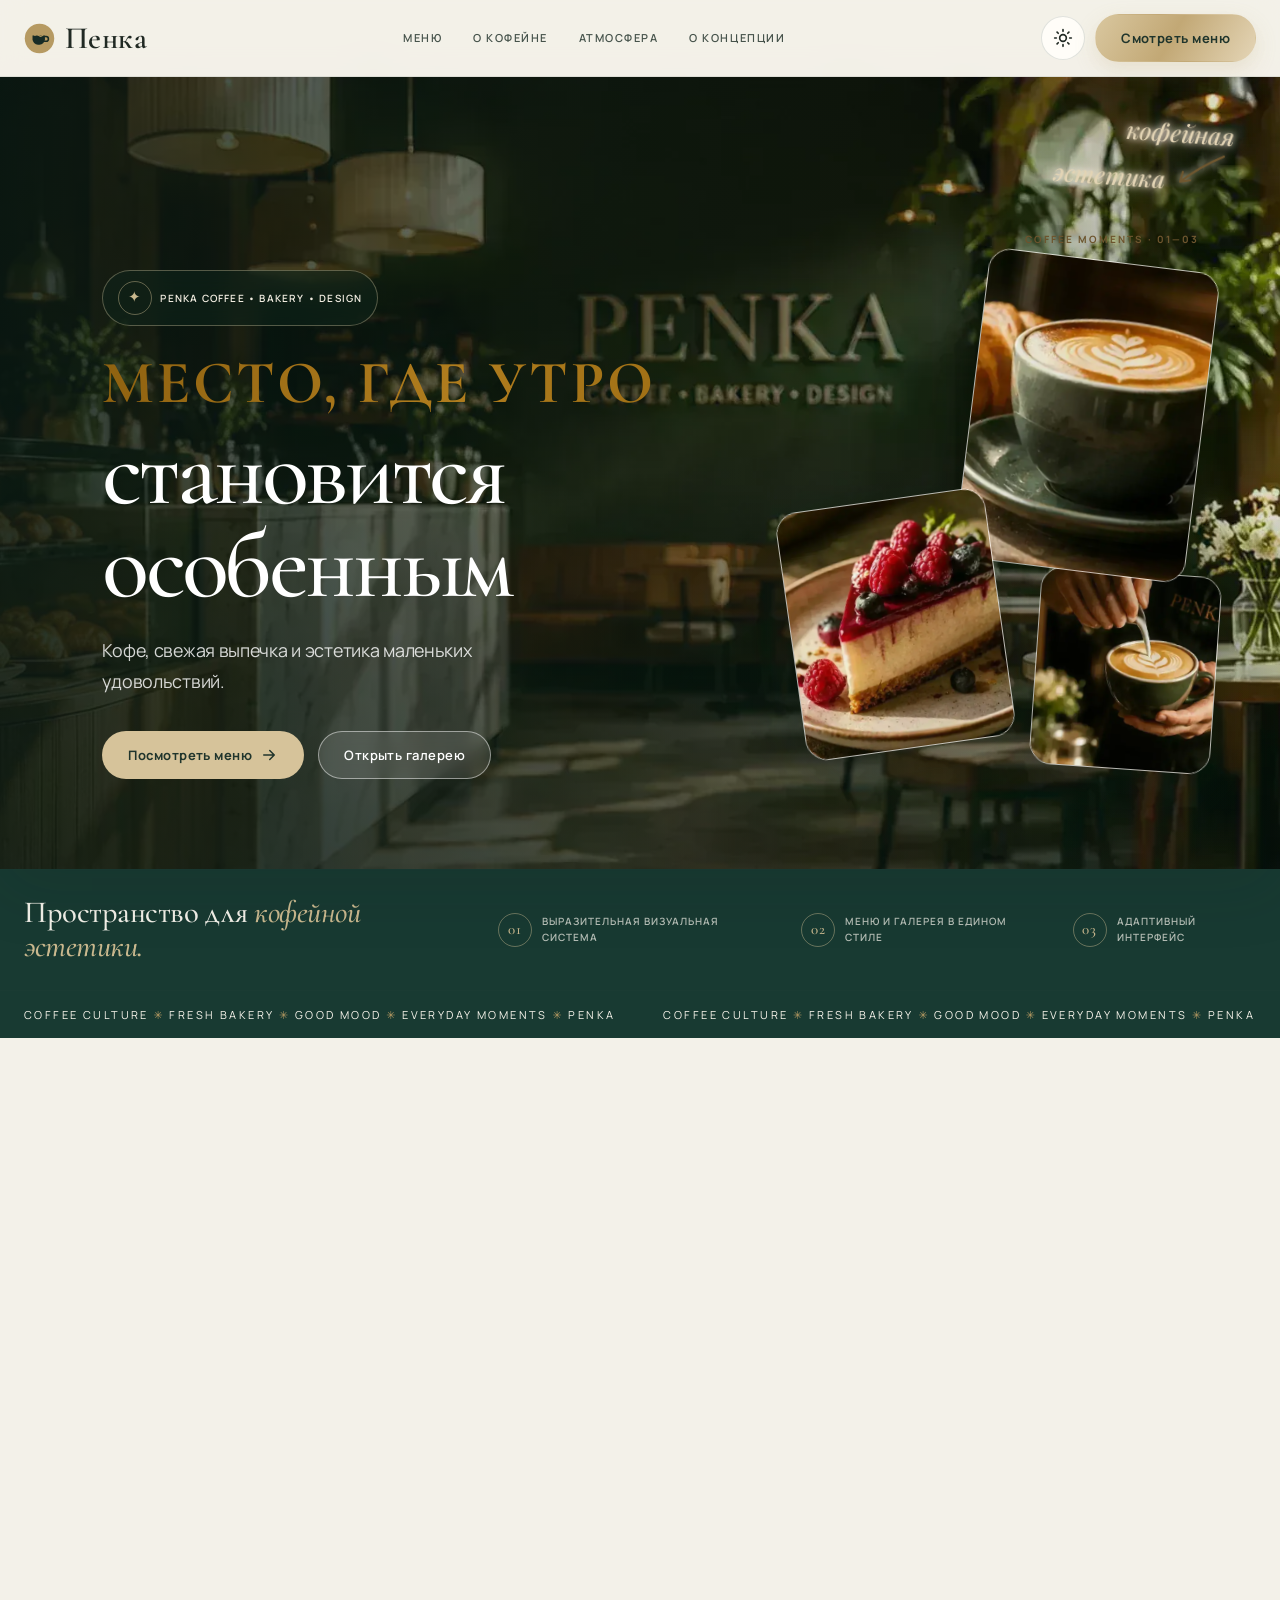
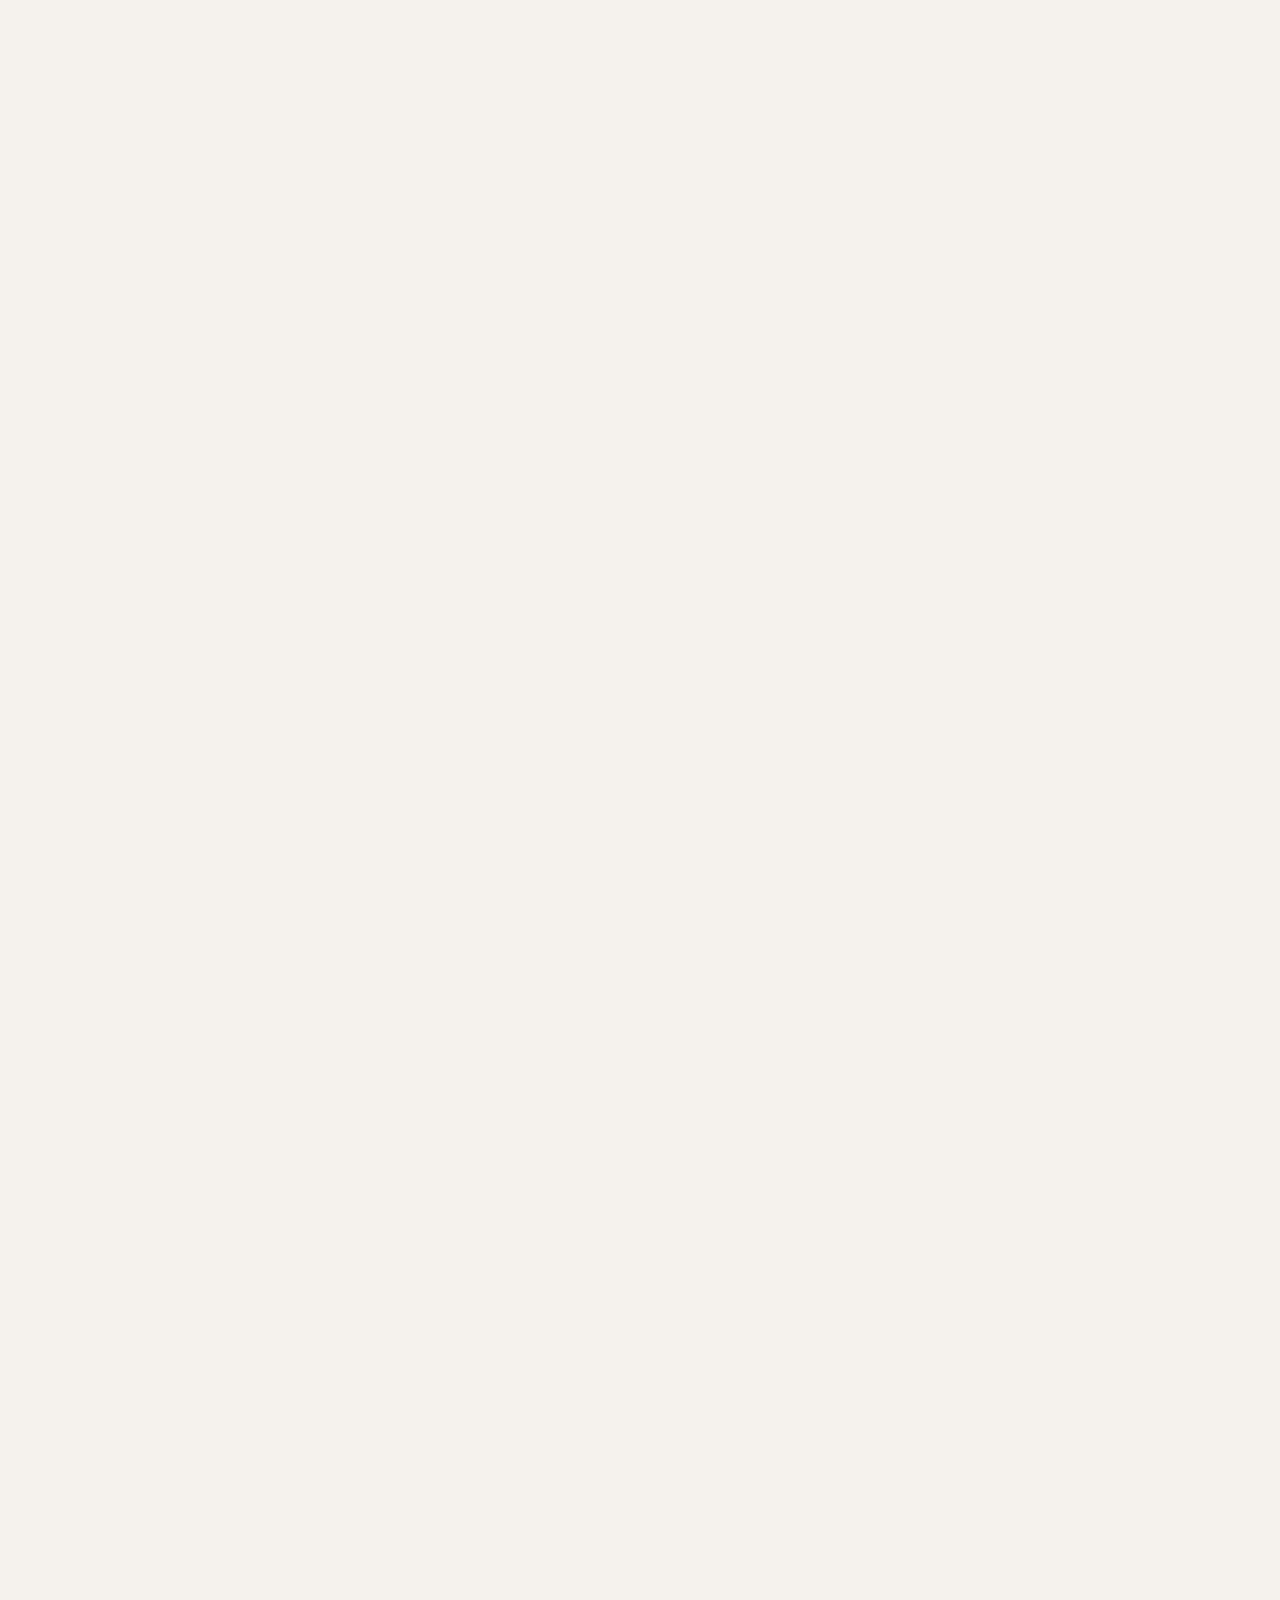
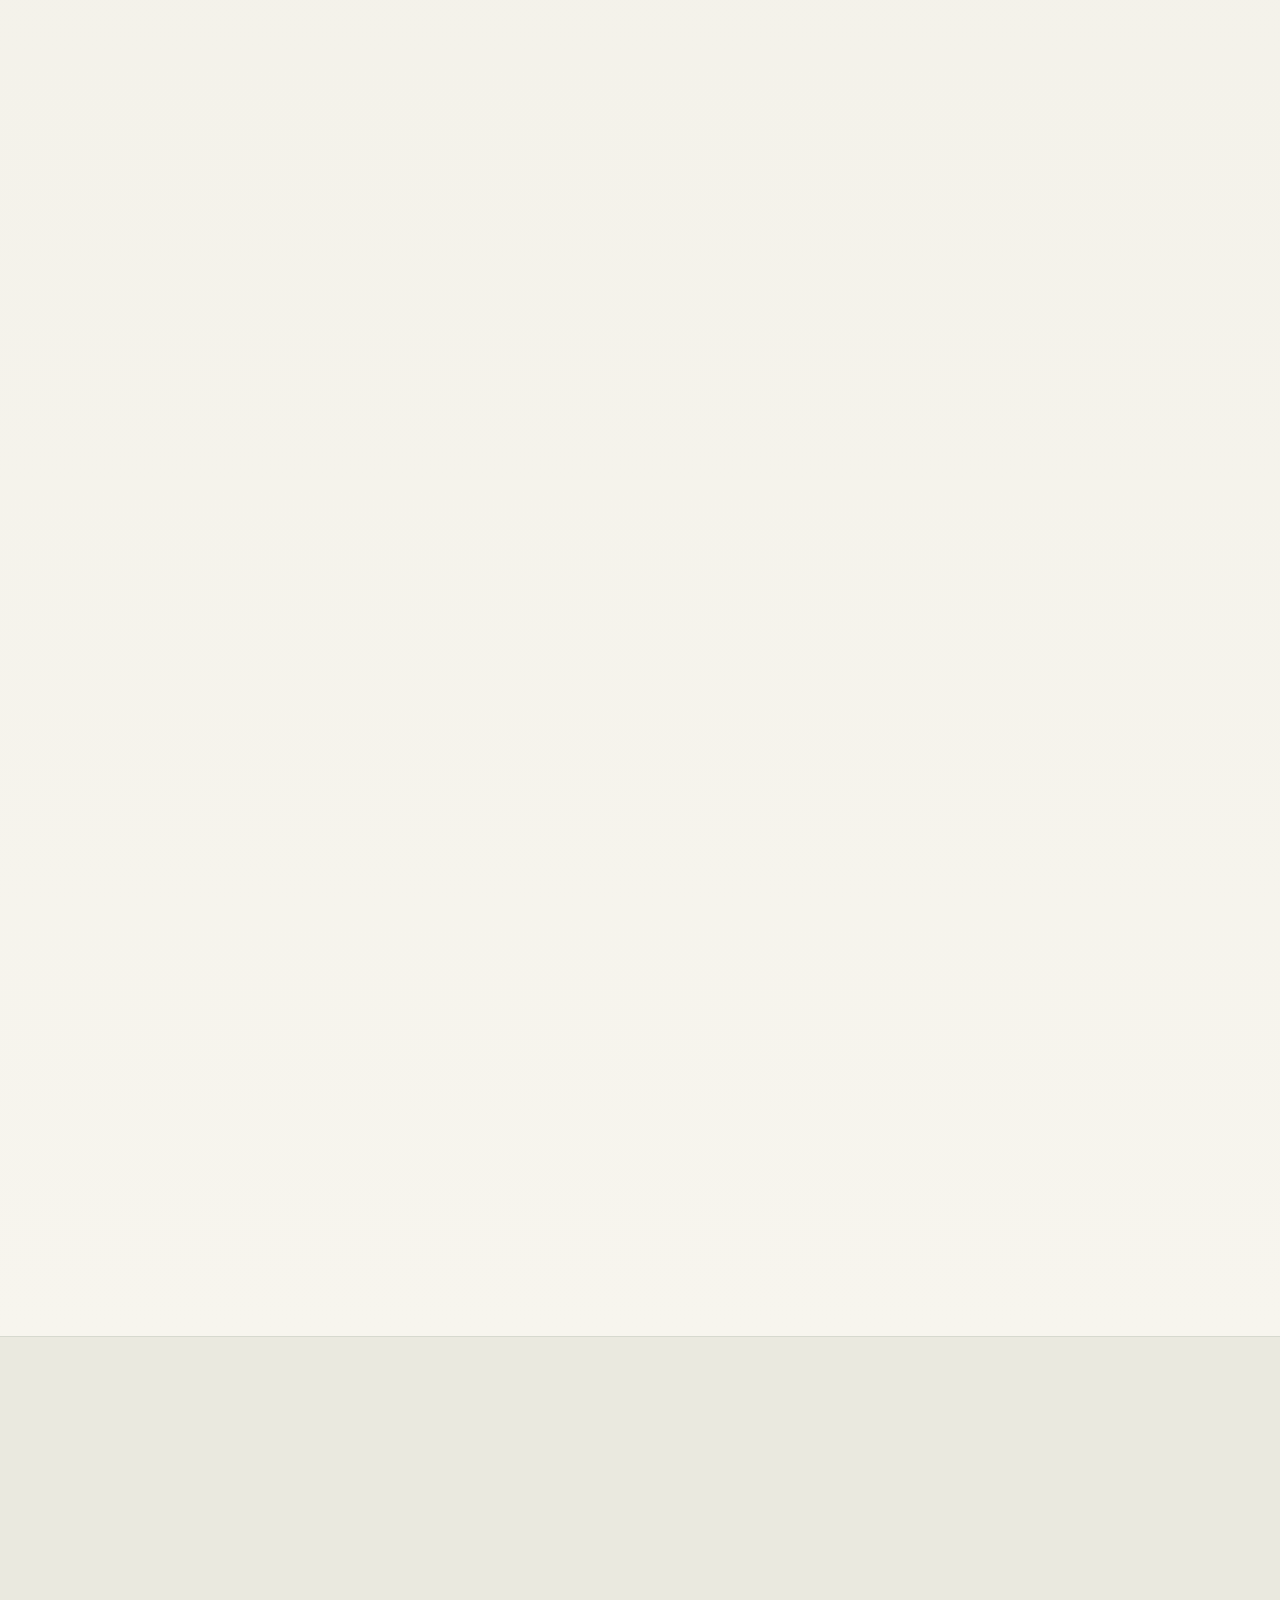
==== commit 22bef271: "Use visible gallery captions as button names" ====
--- a/index.html
+++ b/index.html
@@ -1362,10 +1362,10 @@
       <p data-fade>Подборка изображений для визуальной концепции кофейни.</p>
     </div>
     <div class="gallery" aria-label="Галерея фотографий ПЕНКА">
-      <figure class="g g1" data-fade><button type="button" class="gallery-trigger" aria-label="Стойка бариста — бариста наливает молоко в капучино"><img src="img/penka-barista.webp" srcset="img/responsive/penka-barista-480.webp 480w, img/responsive/penka-barista-768.webp 768w" sizes="(max-width: 760px) 92vw, (max-width: 1100px) 46vw, 720px" alt="Бариста наливает молоко в капучино" loading="lazy" decoding="async" width="1100" height="900"><span class="gallery-caption" id="gallery-caption-1">Стойка бариста</span></button></figure>
-      <figure class="g g2" data-fade style="--d:.08s"><button type="button" class="gallery-trigger" aria-label="Сцена из кофейной жизни — визуальная концепция кофейни"><img src="img/penka-dog.webp" srcset="img/responsive/penka-dog-480.webp 480w, img/responsive/penka-dog-768.webp 768w" sizes="(max-width: 760px) 92vw, (max-width: 1100px) 46vw, 720px" alt="Визуальная концепция кофейни в сцене кофейной жизни" loading="lazy" decoding="async" width="1100" height="900"><span class="gallery-caption" id="gallery-caption-2">Сцена из кофейной жизни</span></button></figure>
-      <figure class="g g3" data-fade style="--d:.16s"><button type="button" class="gallery-trigger" aria-label="Фильтр-кофе — чашка кофе на деревянном столе"><img decoding="async" src="img/penka-filter.webp" srcset="img/responsive/penka-filter-480.webp 480w, img/responsive/penka-filter-768.webp 768w" sizes="(max-width: 760px) 92vw, (max-width: 1100px) 46vw, 720px" alt="Чашка фильтр-кофе на деревянном столе" loading="lazy"><span class="gallery-caption" id="gallery-caption-3">Фильтр-кофе</span></button></figure>
-      <figure class="g g4" data-fade style="--d:.24s"><button type="button" class="gallery-trigger" aria-label="Утренняя витрина — десерт с ягодами на витрине кофейни"><img decoding="async" src="img/penka-pastry.webp" srcset="img/responsive/penka-pastry-480.webp 480w, img/responsive/penka-pastry-768.webp 768w" sizes="(max-width: 760px) 92vw, (max-width: 1100px) 46vw, 720px" alt="Десерт с ягодами на утренней витрине кофейни" loading="lazy" style="object-position:center 60%"><span class="gallery-caption" id="gallery-caption-4">Утренняя витрина</span></button></figure>
+      <figure class="g g1" data-fade><button type="button" class="gallery-trigger" aria-labelledby="gallery-caption-1"><img src="img/penka-barista.webp" srcset="img/responsive/penka-barista-480.webp 480w, img/responsive/penka-barista-768.webp 768w" sizes="(max-width: 760px) 92vw, (max-width: 1100px) 46vw, 720px" alt="Бариста наливает молоко в капучино" loading="lazy" decoding="async" width="1100" height="900"><span class="gallery-caption" id="gallery-caption-1">Стойка бариста</span></button></figure>
+      <figure class="g g2" data-fade style="--d:.08s"><button type="button" class="gallery-trigger" aria-labelledby="gallery-caption-2"><img src="img/penka-dog.webp" srcset="img/responsive/penka-dog-480.webp 480w, img/responsive/penka-dog-768.webp 768w" sizes="(max-width: 760px) 92vw, (max-width: 1100px) 46vw, 720px" alt="Визуальная концепция кофейни в сцене кофейной жизни" loading="lazy" decoding="async" width="1100" height="900"><span class="gallery-caption" id="gallery-caption-2">Сцена из кофейной жизни</span></button></figure>
+      <figure class="g g3" data-fade style="--d:.16s"><button type="button" class="gallery-trigger" aria-labelledby="gallery-caption-3"><img decoding="async" src="img/penka-filter.webp" srcset="img/responsive/penka-filter-480.webp 480w, img/responsive/penka-filter-768.webp 768w" sizes="(max-width: 760px) 92vw, (max-width: 1100px) 46vw, 720px" alt="Чашка фильтр-кофе на деревянном столе" loading="lazy"><span class="gallery-caption" id="gallery-caption-3">Фильтр-кофе</span></button></figure>
+      <figure class="g g4" data-fade style="--d:.24s"><button type="button" class="gallery-trigger" aria-labelledby="gallery-caption-4"><img decoding="async" src="img/penka-pastry.webp" srcset="img/responsive/penka-pastry-480.webp 480w, img/responsive/penka-pastry-768.webp 768w" sizes="(max-width: 760px) 92vw, (max-width: 1100px) 46vw, 720px" alt="Десерт с ягодами на утренней витрине кофейни" loading="lazy" style="object-position:center 60%"><span class="gallery-caption" id="gallery-caption-4">Утренняя витрина</span></button></figure>
     </div>
     <p class="gallery-hint">Изображения открываются в полноэкранном просмотре</p>
     <div class="caption-line">
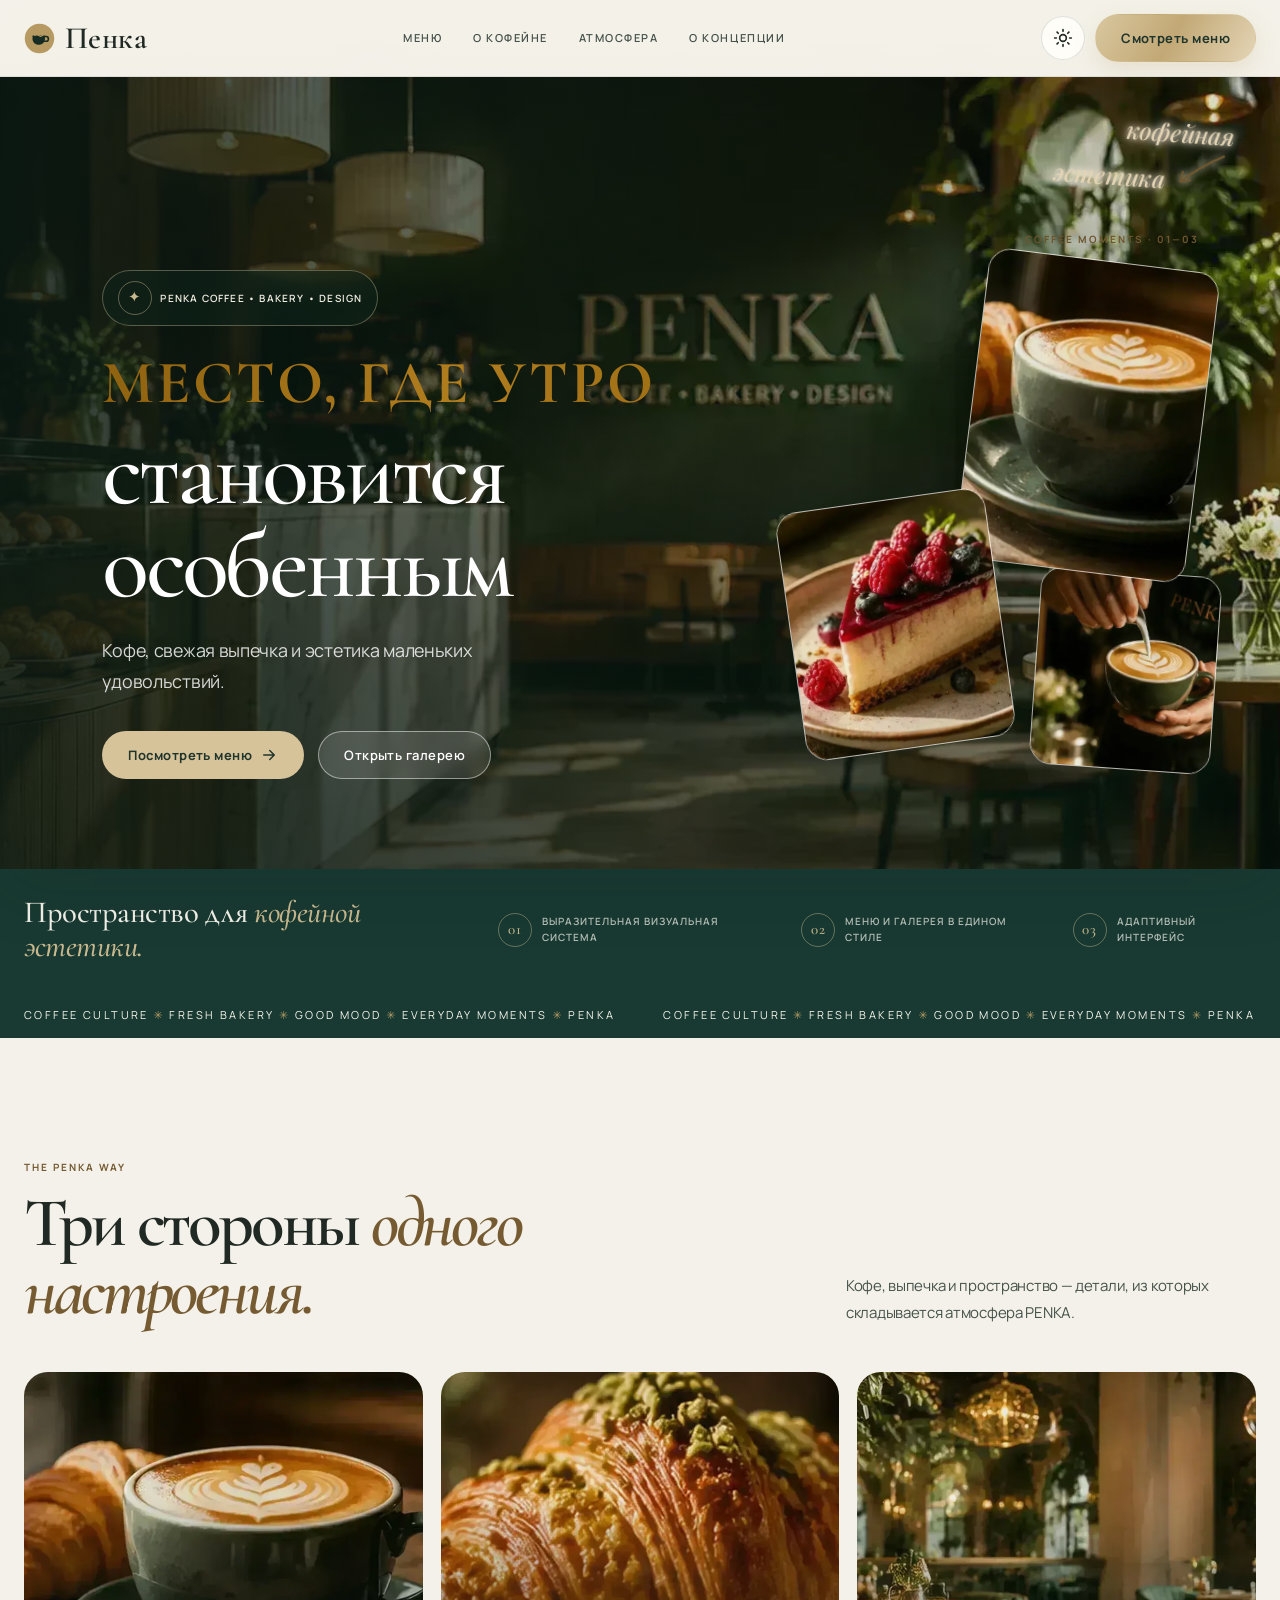
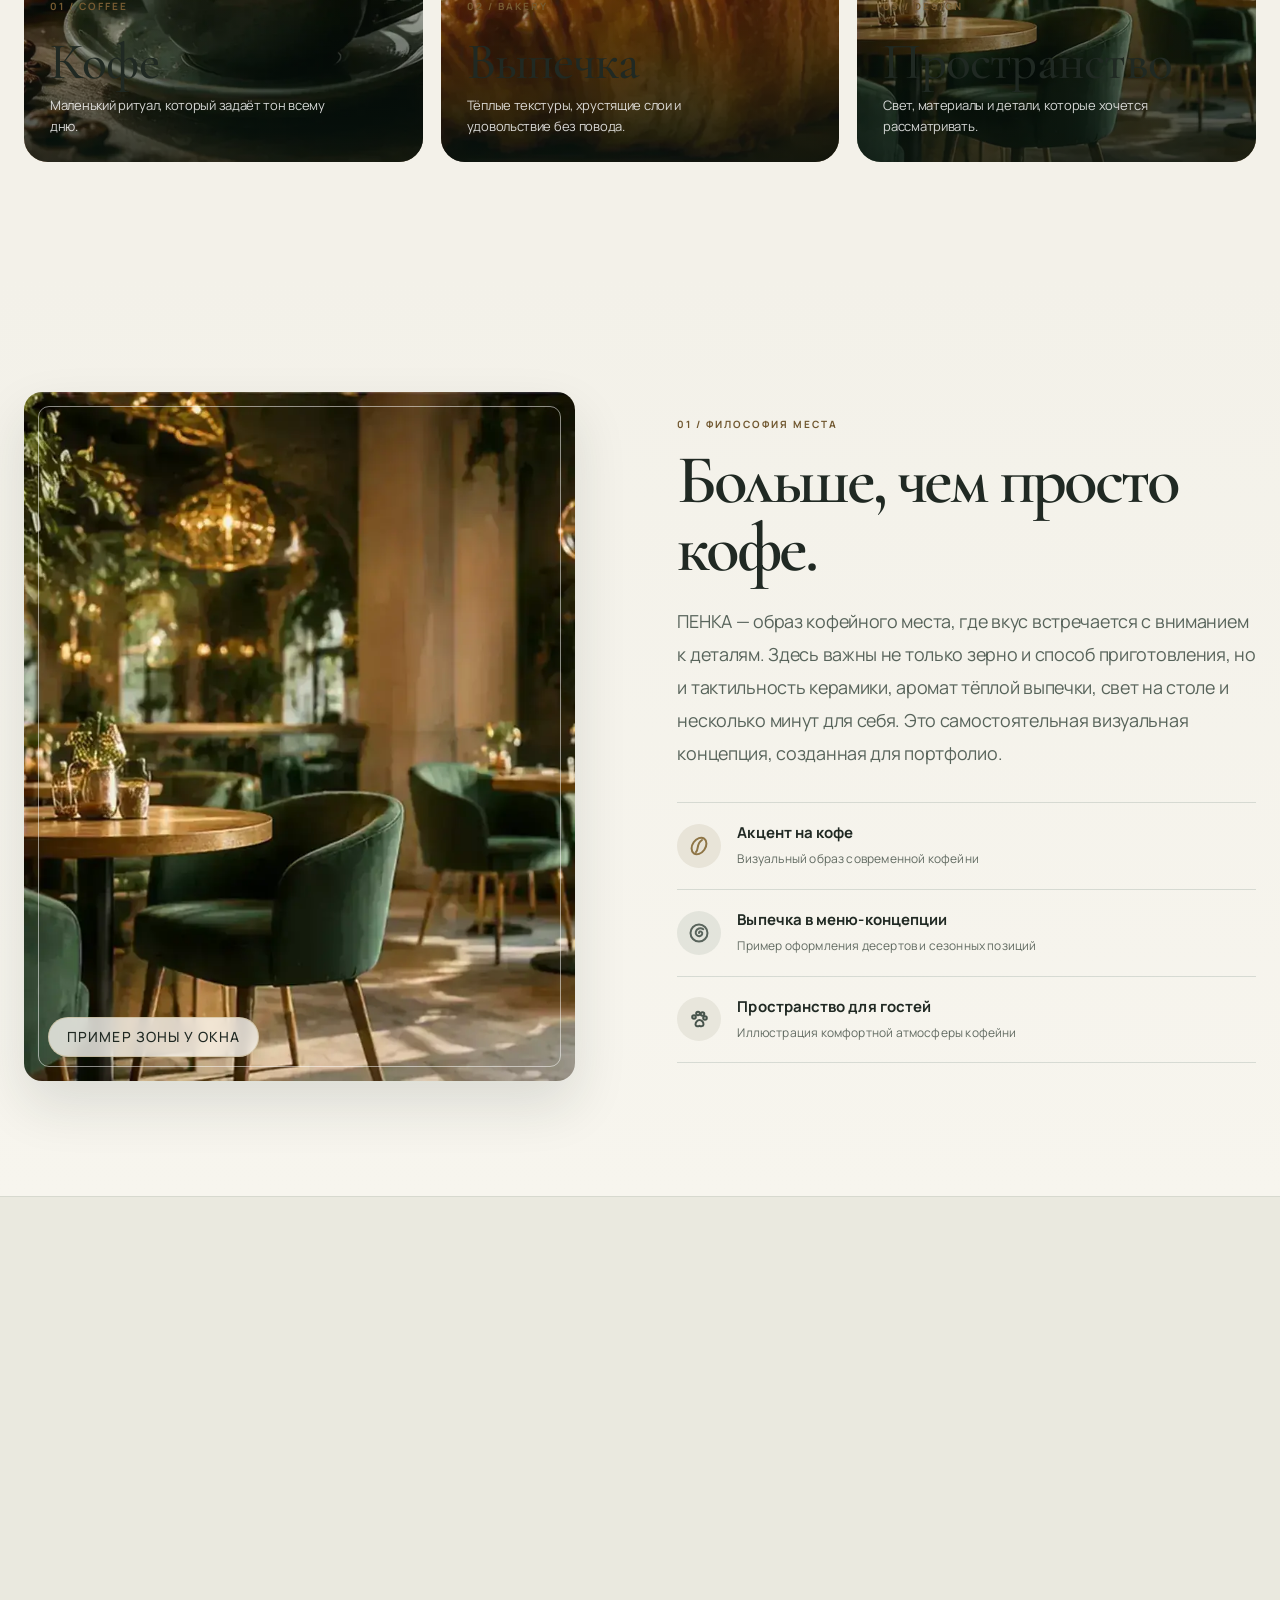
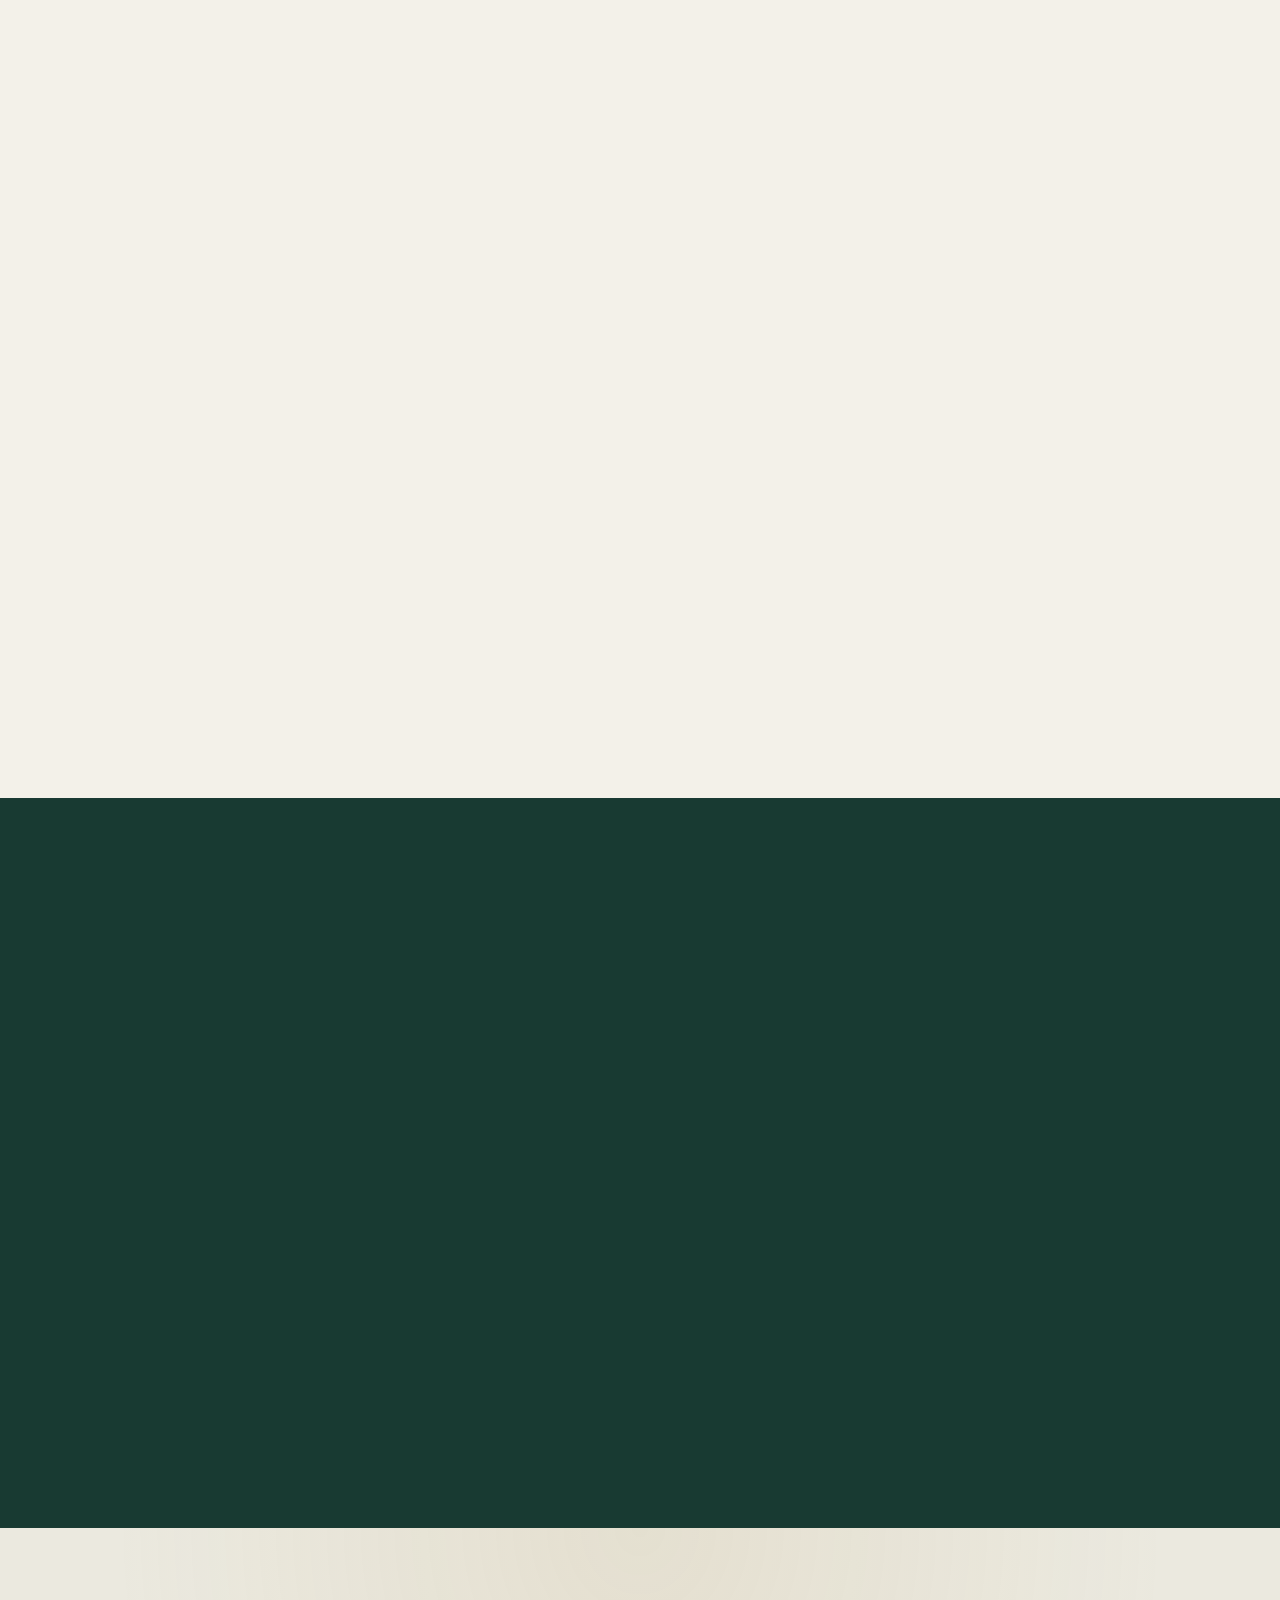
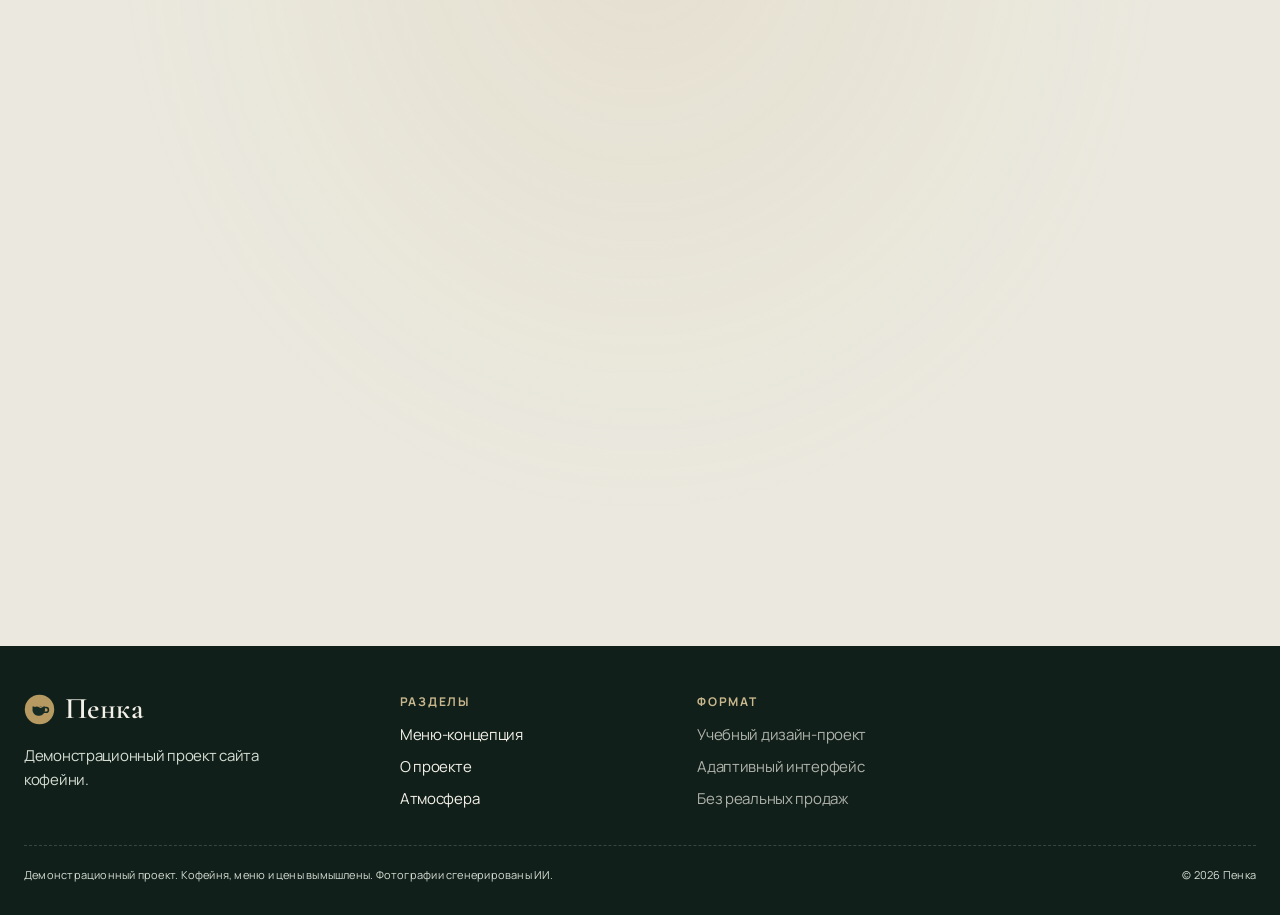
==== commit 92a08b59: "Use native accessible names for gallery buttons" ====
--- a/index.html
+++ b/index.html
@@ -1362,10 +1362,10 @@
       <p data-fade>Подборка изображений для визуальной концепции кофейни.</p>
     </div>
     <div class="gallery" aria-label="Галерея фотографий ПЕНКА">
-      <figure class="g g1" data-fade><button type="button" class="gallery-trigger" aria-labelledby="gallery-caption-1"><img src="img/penka-barista.webp" srcset="img/responsive/penka-barista-480.webp 480w, img/responsive/penka-barista-768.webp 768w" sizes="(max-width: 760px) 92vw, (max-width: 1100px) 46vw, 720px" alt="Бариста наливает молоко в капучино" loading="lazy" decoding="async" width="1100" height="900"><span class="gallery-caption" id="gallery-caption-1">Стойка бариста</span></button></figure>
-      <figure class="g g2" data-fade style="--d:.08s"><button type="button" class="gallery-trigger" aria-labelledby="gallery-caption-2"><img src="img/penka-dog.webp" srcset="img/responsive/penka-dog-480.webp 480w, img/responsive/penka-dog-768.webp 768w" sizes="(max-width: 760px) 92vw, (max-width: 1100px) 46vw, 720px" alt="Визуальная концепция кофейни в сцене кофейной жизни" loading="lazy" decoding="async" width="1100" height="900"><span class="gallery-caption" id="gallery-caption-2">Сцена из кофейной жизни</span></button></figure>
-      <figure class="g g3" data-fade style="--d:.16s"><button type="button" class="gallery-trigger" aria-labelledby="gallery-caption-3"><img decoding="async" src="img/penka-filter.webp" srcset="img/responsive/penka-filter-480.webp 480w, img/responsive/penka-filter-768.webp 768w" sizes="(max-width: 760px) 92vw, (max-width: 1100px) 46vw, 720px" alt="Чашка фильтр-кофе на деревянном столе" loading="lazy"><span class="gallery-caption" id="gallery-caption-3">Фильтр-кофе</span></button></figure>
-      <figure class="g g4" data-fade style="--d:.24s"><button type="button" class="gallery-trigger" aria-labelledby="gallery-caption-4"><img decoding="async" src="img/penka-pastry.webp" srcset="img/responsive/penka-pastry-480.webp 480w, img/responsive/penka-pastry-768.webp 768w" sizes="(max-width: 760px) 92vw, (max-width: 1100px) 46vw, 720px" alt="Десерт с ягодами на утренней витрине кофейни" loading="lazy" style="object-position:center 60%"><span class="gallery-caption" id="gallery-caption-4">Утренняя витрина</span></button></figure>
+      <figure class="g g1" data-fade><button type="button" class="gallery-trigger"><img src="img/penka-barista.webp" srcset="img/responsive/penka-barista-480.webp 480w, img/responsive/penka-barista-768.webp 768w" sizes="(max-width: 760px) 92vw, (max-width: 1100px) 46vw, 720px" alt="Бариста наливает молоко в капучино" loading="lazy" decoding="async" width="1100" height="900"><span class="gallery-caption" id="gallery-caption-1">Стойка бариста</span></button></figure>
+      <figure class="g g2" data-fade style="--d:.08s"><button type="button" class="gallery-trigger"><img src="img/penka-dog.webp" srcset="img/responsive/penka-dog-480.webp 480w, img/responsive/penka-dog-768.webp 768w" sizes="(max-width: 760px) 92vw, (max-width: 1100px) 46vw, 720px" alt="Визуальная концепция кофейни в сцене кофейной жизни" loading="lazy" decoding="async" width="1100" height="900"><span class="gallery-caption" id="gallery-caption-2">Сцена из кофейной жизни</span></button></figure>
+      <figure class="g g3" data-fade style="--d:.16s"><button type="button" class="gallery-trigger"><img decoding="async" src="img/penka-filter.webp" srcset="img/responsive/penka-filter-480.webp 480w, img/responsive/penka-filter-768.webp 768w" sizes="(max-width: 760px) 92vw, (max-width: 1100px) 46vw, 720px" alt="Чашка фильтр-кофе на деревянном столе" loading="lazy"><span class="gallery-caption" id="gallery-caption-3">Фильтр-кофе</span></button></figure>
+      <figure class="g g4" data-fade style="--d:.24s"><button type="button" class="gallery-trigger"><img decoding="async" src="img/penka-pastry.webp" srcset="img/responsive/penka-pastry-480.webp 480w, img/responsive/penka-pastry-768.webp 768w" sizes="(max-width: 760px) 92vw, (max-width: 1100px) 46vw, 720px" alt="Десерт с ягодами на утренней витрине кофейни" loading="lazy" style="object-position:center 60%"><span class="gallery-caption" id="gallery-caption-4">Утренняя витрина</span></button></figure>
     </div>
     <p class="gallery-hint">Изображения открываются в полноэкранном просмотре</p>
     <div class="caption-line">
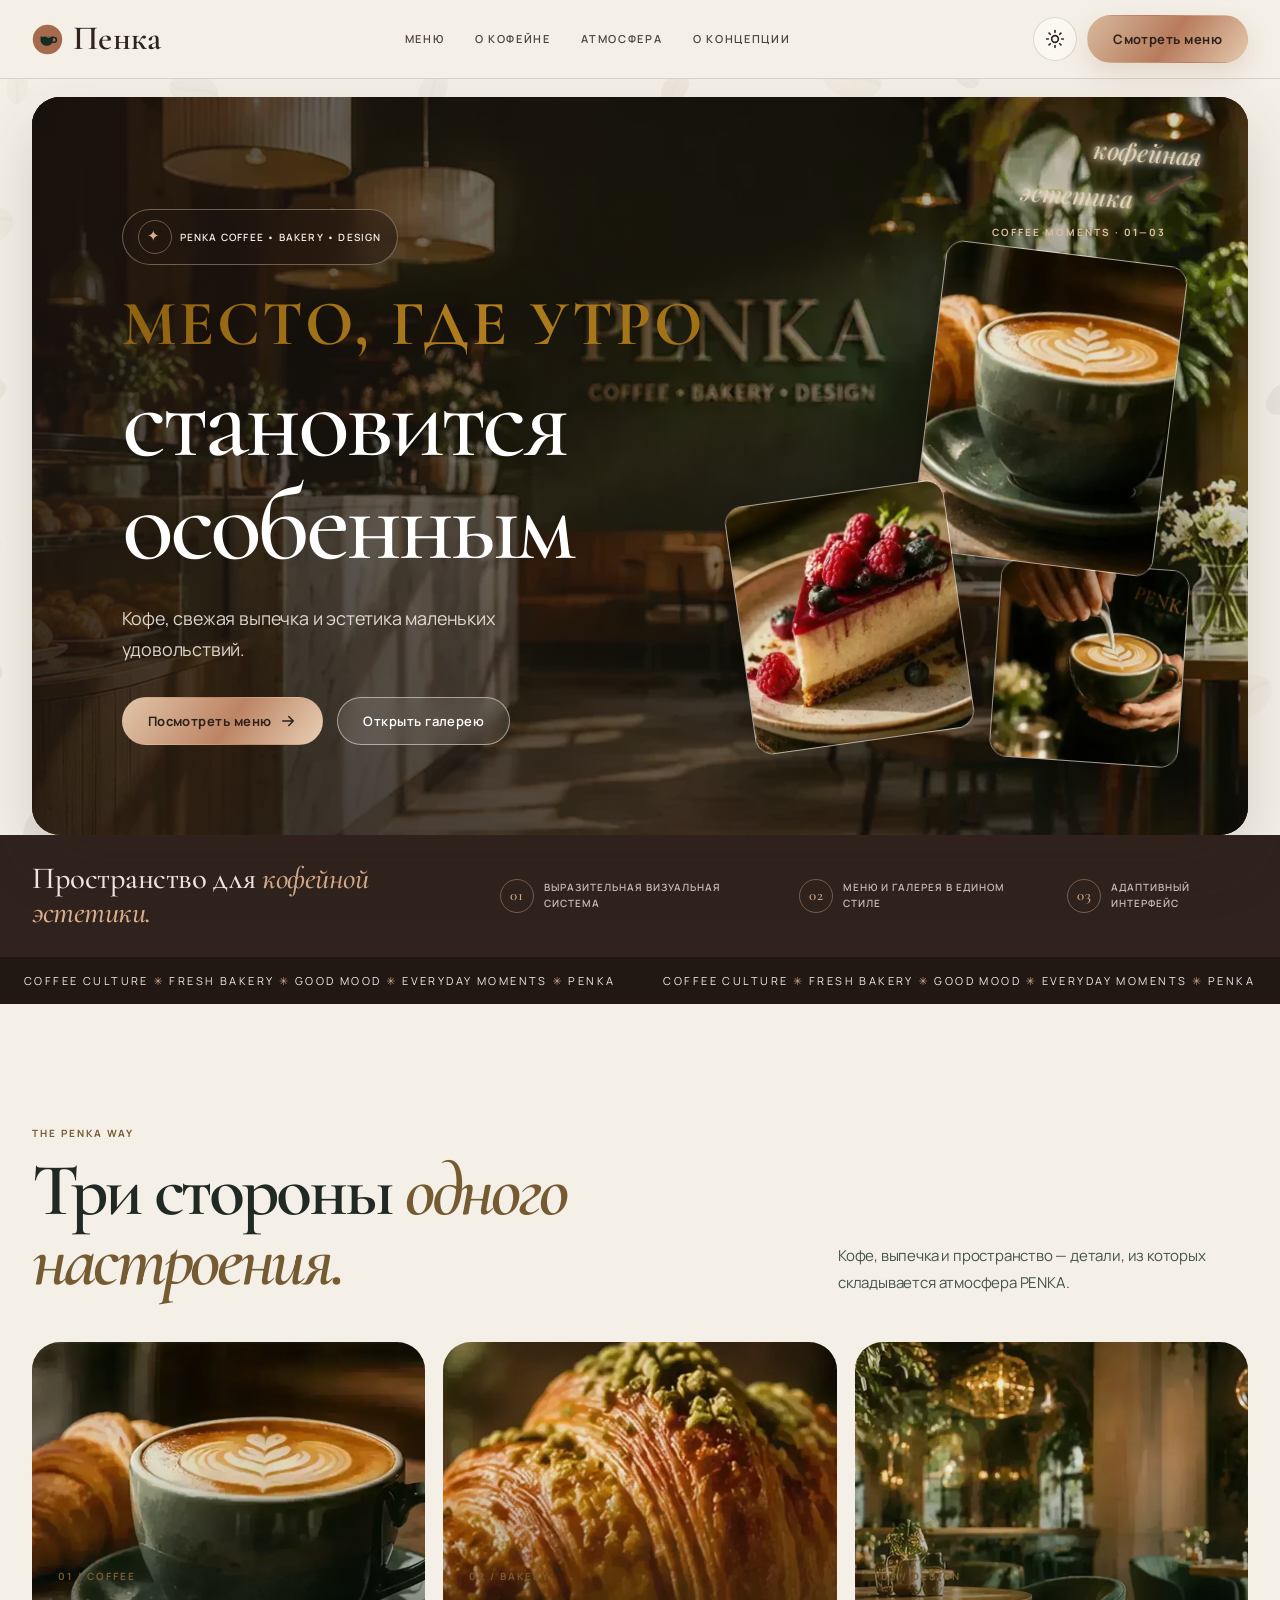
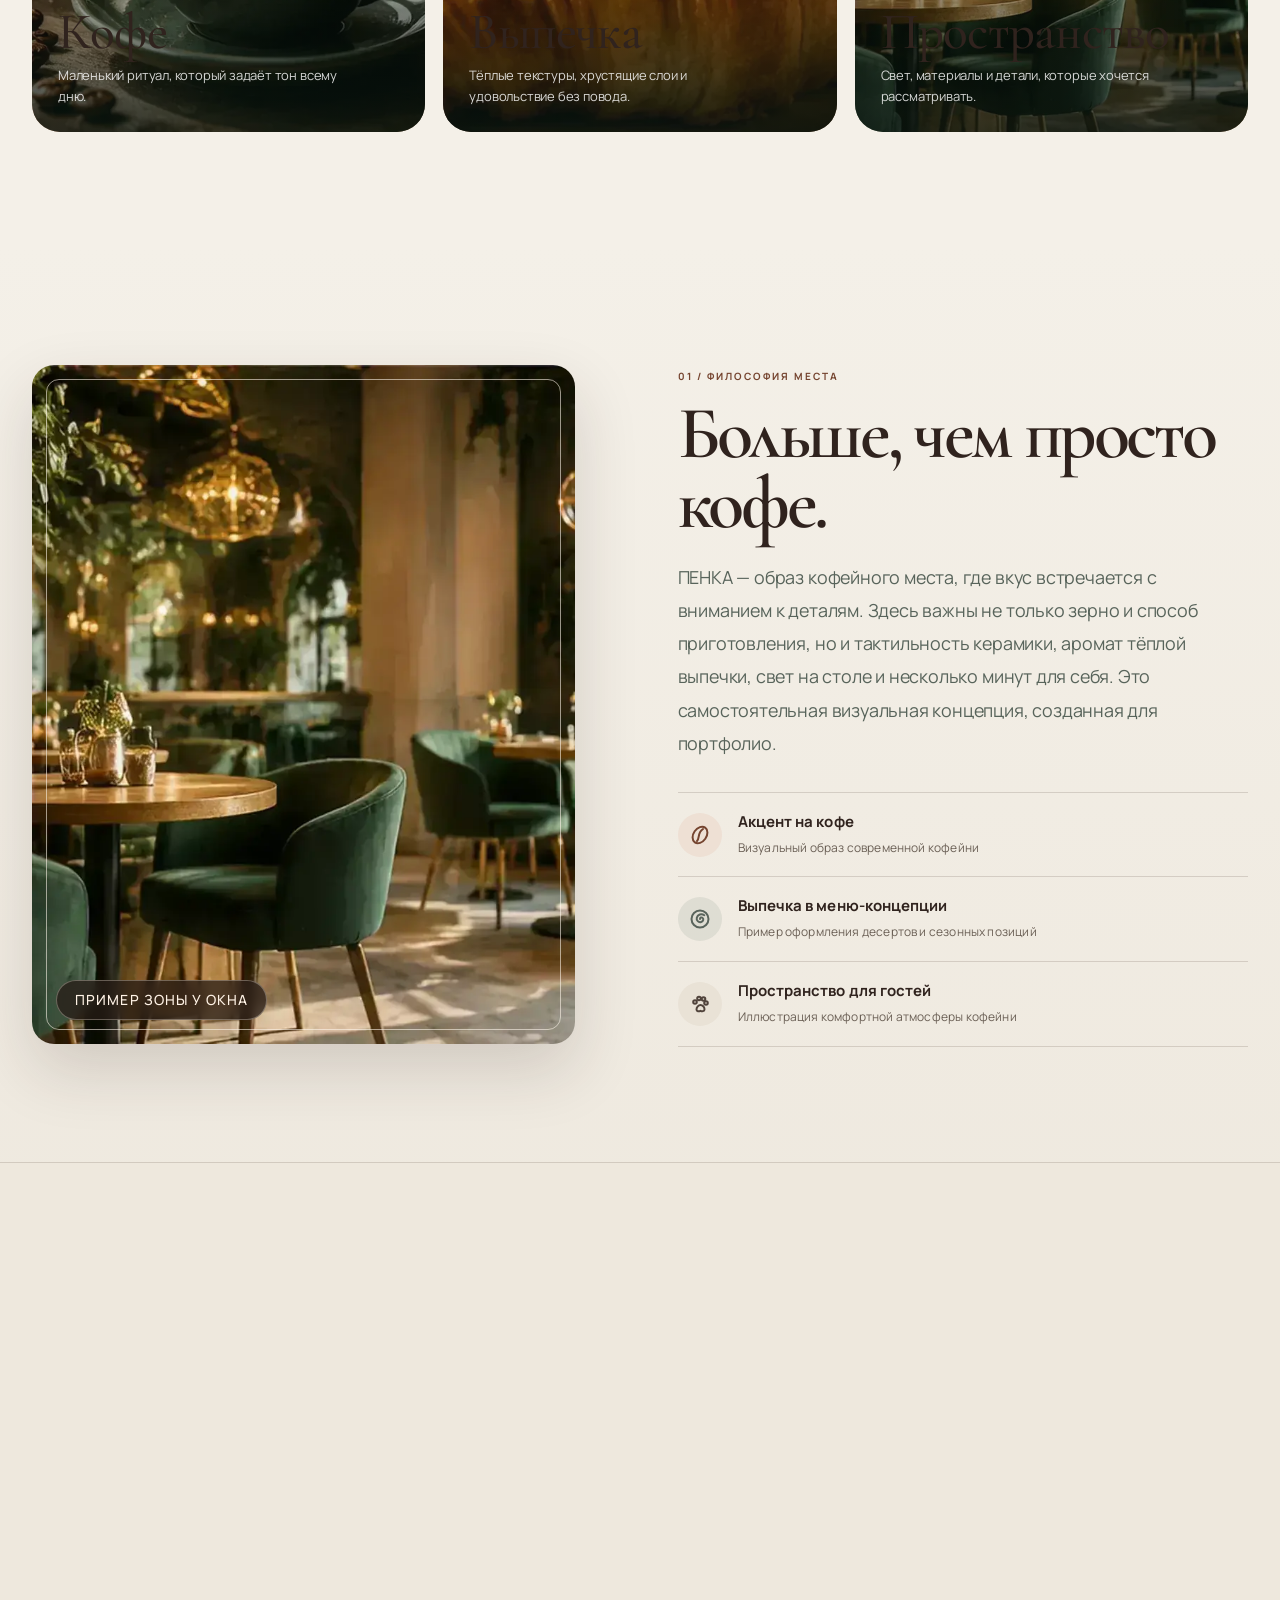
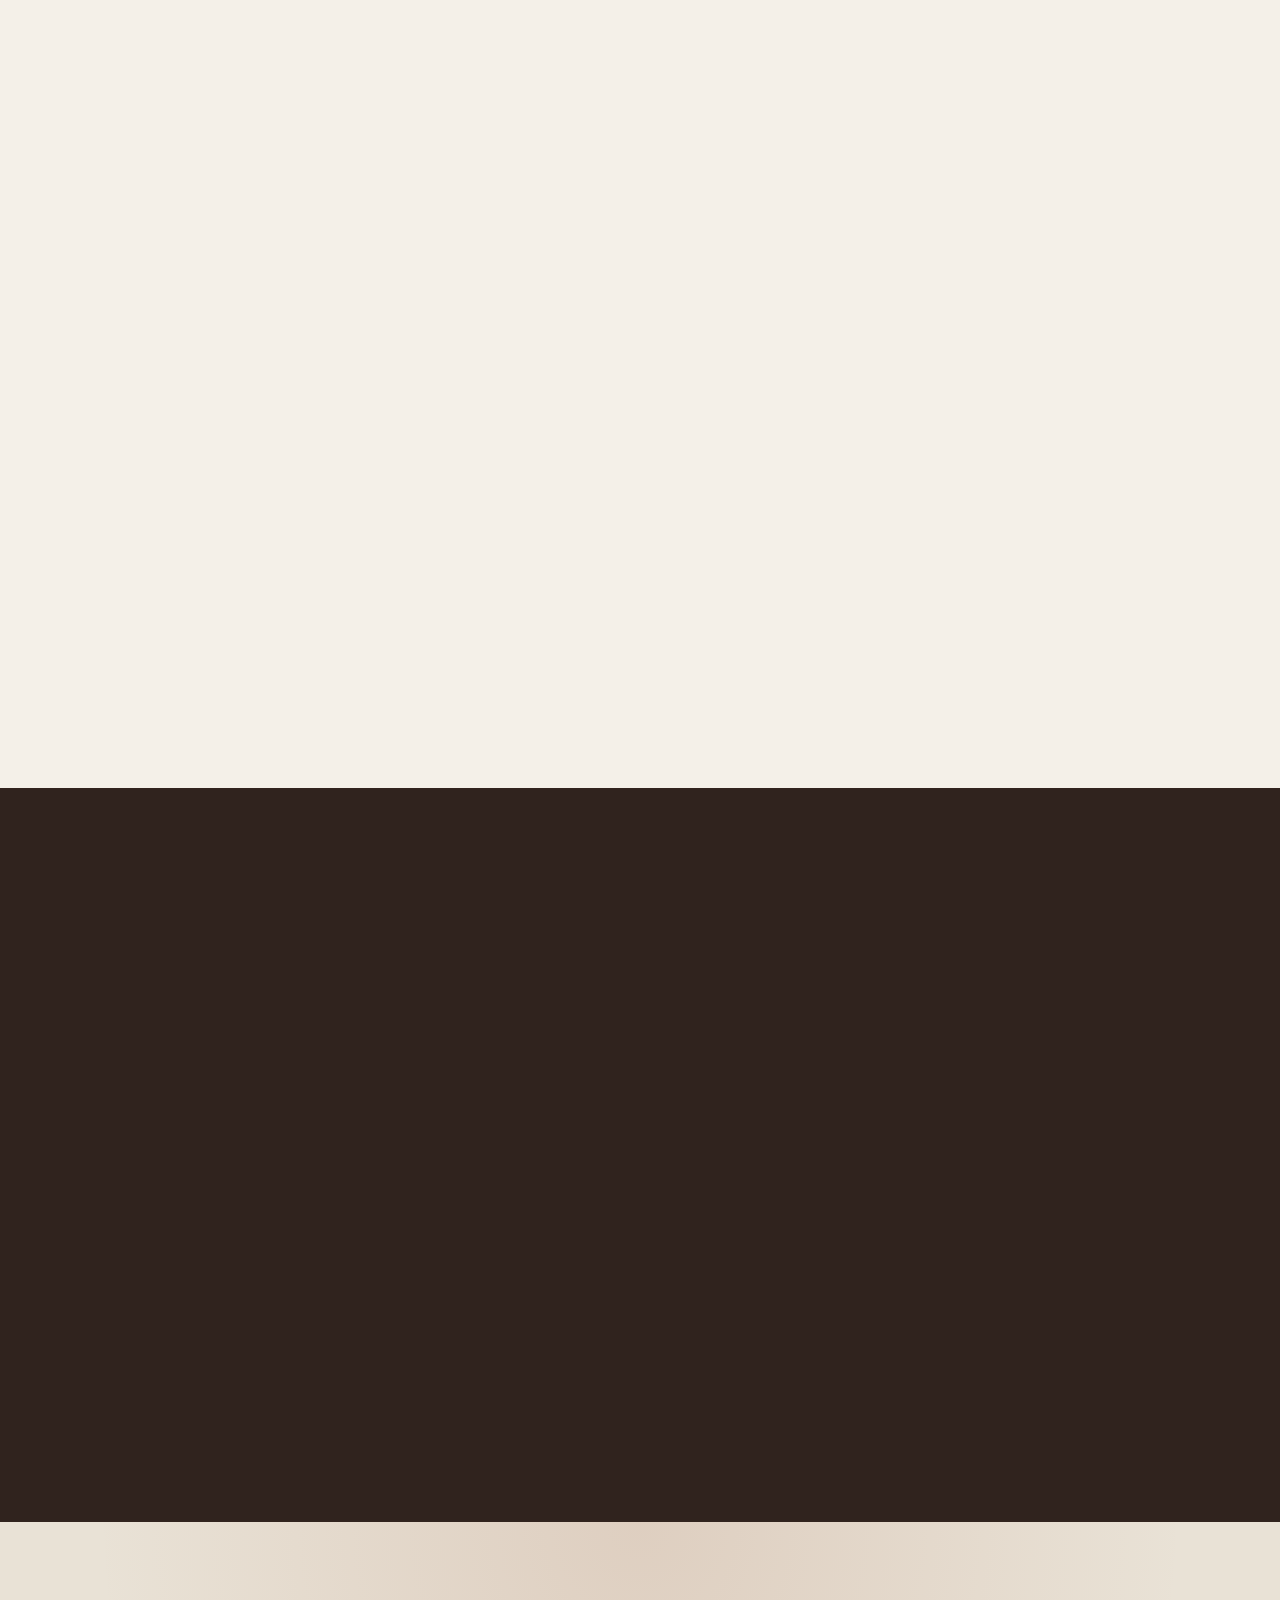
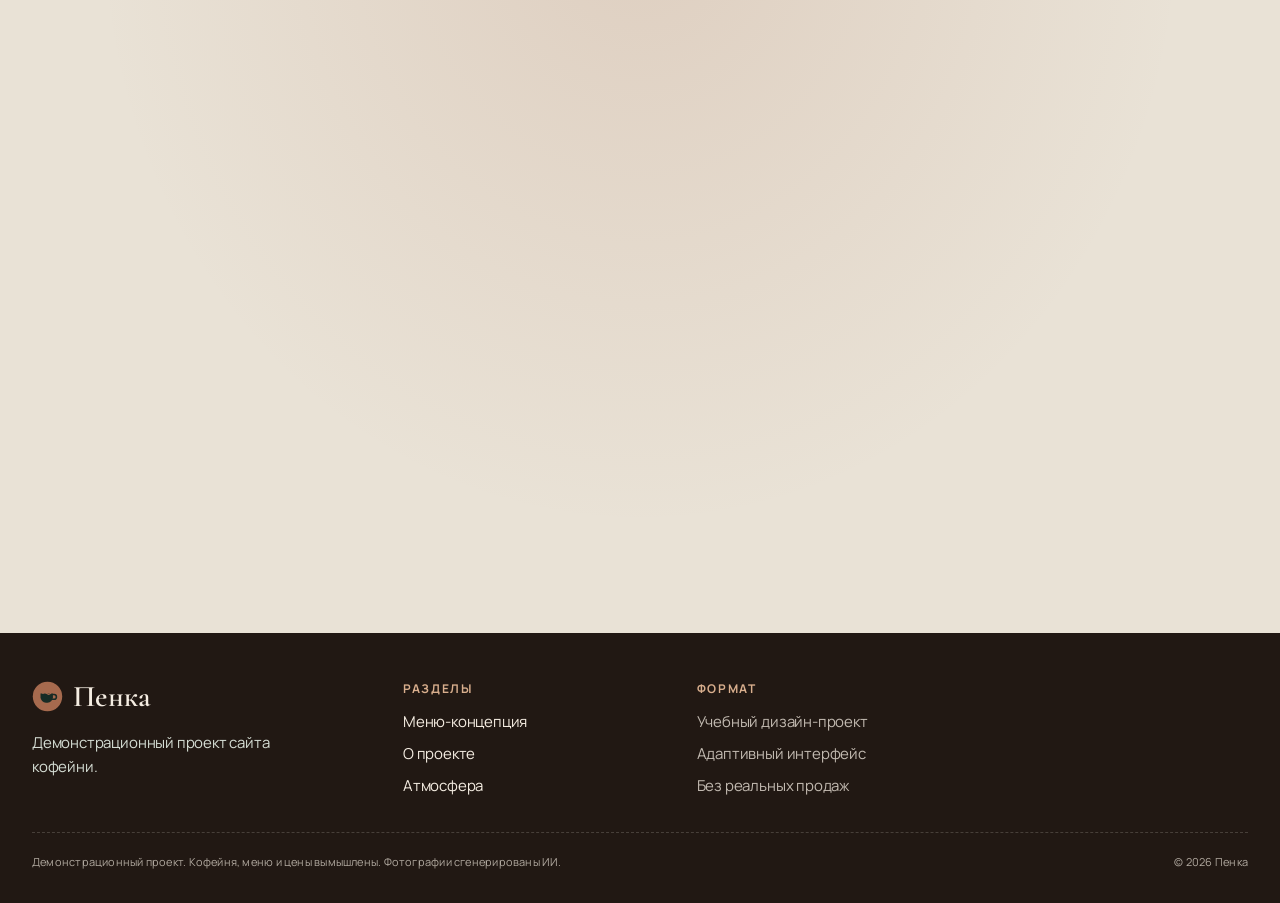
==== commit 0f2df040: "design: apply Coffee Atelier art direction" ====
--- a/index.html
+++ b/index.html
@@ -1146,6 +1146,7 @@
 :root[data-theme="dark"] .pillars-section .section-head>p{color:#c5cdc1!important;-webkit-text-fill-color:#c5cdc1!important}
 
 </style>
+  <link rel="stylesheet" href="penka-editorial.css">
 </head>
 <body>
 <div class="beans-bg" aria-hidden="true"><svg viewBox="0 0 1440 900" preserveAspectRatio="xMidYMid slice">
--- a/penka-editorial.css
+++ b/penka-editorial.css
@@ -0,0 +1,180 @@
+/* PENKA — Coffee Atelier art direction
+   A focused visual layer over the existing semantic, accessible experience. */
+:root{
+  --milk:#f4f0e8;
+  --milk-2:#e9e2d6;
+  --cream:#fbf8f1;
+  --surface-2:#eee8dd;
+  --panel:#e5ddd0;
+  --graphite:#30231e;
+  --coffee:#30231e;
+  --coffee-2:#51443c;
+  --muted:#6b6056;
+  --terra:#a66a4e;
+  --terra-h:#75442f;
+  --terra-soft:#eee0d4;
+  --line:rgba(61,43,33,.16);
+  --font-head:"Cormorant Garamond","Playfair Display",Georgia,serif;
+  --shadow:0 14px 40px rgba(47,34,26,.08);
+  --shadow-lift:0 26px 64px rgba(47,34,26,.16);
+  --radius:18px;
+  --radius-lg:28px;
+}
+:root[data-theme="dark"]{
+  --milk:#171513;
+  --milk-2:#211d19;
+  --cream:#28231e;
+  --surface-2:#302922;
+  --panel:#211d19;
+  --graphite:#100e0c;
+  --coffee:#f3ece1;
+  --coffee-2:#ddd2c4;
+  --muted:#b9aa9a;
+  --terra:#c58b6d;
+  --terra-h:#e1b395;
+  --terra-soft:#3a2c24;
+  --line:rgba(225,179,149,.2);
+  --shadow:0 14px 40px rgba(0,0,0,.24);
+  --shadow-lift:0 26px 64px rgba(0,0,0,.4);
+}
+html{scroll-padding-top:90px}
+body{background:var(--milk);color:var(--coffee-2);letter-spacing:-.012em}
+.container{width:min(1360px,calc(100% - 64px))}
+.header{background:color-mix(in srgb,var(--milk) 90%,transparent);border-bottom-color:var(--line)}
+.header .row{height:78px}
+.logo{font-size:34px;letter-spacing:.01em}
+.logo svg{color:var(--terra)}
+.nav a{font-size:11px;letter-spacing:.15em}
+.nav a::after{background:var(--terra)}
+.btn{letter-spacing:.035em;transition:transform .28s cubic-bezier(.2,.7,.2,1),background .3s,box-shadow .3s}
+.btn-primary{background:linear-gradient(125deg,#d8b99c,#b77b5c 52%,#e5c9ad);color:#2d211b;box-shadow:0 10px 28px rgba(145,86,58,.18)}
+.btn-primary:hover{transform:translateY(-2px);box-shadow:0 16px 34px rgba(145,86,58,.25)}
+.btn-outline{border-color:color-mix(in srgb,var(--terra) 55%,transparent)}
+.hero{padding:18px 0 0!important}
+.hero>.container{width:min(1360px,calc(100% - 64px));margin-inline:auto}
+.hero-frame{min-height:clamp(640px,82vh,860px);border-radius:28px;box-shadow:var(--shadow-lift);background:#241b16}
+.hero-frame::before{background:linear-gradient(90deg,rgba(27,19,15,.82) 0%,rgba(27,19,15,.57) 44%,rgba(27,19,15,.12) 100%),linear-gradient(0deg,rgba(27,19,15,.38),transparent 55%)}
+.hero-frame::after{background:radial-gradient(ellipse at 78% 42%,rgba(207,151,112,.2),transparent 42%),linear-gradient(115deg,transparent 50%,rgba(255,244,230,.08) 72%,transparent 90%)}
+.hero-content{max-width:790px;padding:clamp(38px,7vw,104px)}
+.hero .chip{background:rgba(34,24,19,.48);border-color:rgba(238,210,185,.38);color:#f6eee3}
+.hero h1{font-size:clamp(64px,8vw,112px);line-height:.9;letter-spacing:-.045em;margin:26px 0}
+.hero h1 .h1-top{font-size:.22em;letter-spacing:.2em;color:#e6c5a7}
+.hero h1 em{font-size:1.05em;max-width:760px}
+.hero .lead{max-width:420px;color:rgba(250,242,232,.86);font-size:clamp(16px,1.4vw,19px);line-height:1.75}
+.hero .actions{gap:14px;margin-top:32px}
+.hero .btn-primary{background:linear-gradient(125deg,#e1c5a8,#bd8464 54%,#e8cfb5);color:#2d211b}
+.hero .btn-light{background:rgba(255,248,239,.1);border-color:rgba(255,248,239,.52);color:#fff}
+.hero-image-stack{right:clamp(24px,5vw,82px);width:min(38%,450px)}
+.hero-float{border-radius:18px;border-color:rgba(255,245,232,.62);box-shadow:0 28px 76px rgba(0,0,0,.32)}
+.hero-image-caption{color:#e5c4a6}
+.signature-strip{margin-top:0;background:#30231e;padding:26px 0}
+.signature-lead{color:#f5ede2}
+.signature-lead em,.signature-mark{color:#d8ae8d}
+.signature-item{color:rgba(245,237,226,.78)}
+.signature-mark{border-color:rgba(216,174,141,.42)}
+.penka-marquee{background:#211813;color:#f3e9dd}
+.penka-marquee i{color:#d7a989}
+section{padding-block:clamp(84px,9vw,136px)}
+.eyebrow{color:var(--terra-h);letter-spacing:.2em}
+.section-head h2,.about-text h2{font-size:clamp(48px,5.8vw,78px);line-height:.94;letter-spacing:-.045em}
+#about{background:linear-gradient(180deg,var(--milk),color-mix(in srgb,var(--milk-2) 46%,var(--milk)))}
+.about-photo{border-radius:22px;box-shadow:var(--shadow-lift)}
+.about-photo::after{content:"";position:absolute;inset:14px;border:1px solid rgba(255,247,237,.58);border-radius:13px;pointer-events:none}
+.about-photo .tag{background:rgba(38,28,22,.74);color:#fff3e6;border:1px solid rgba(255,243,230,.3);border-radius:999px}
+.feature{border-radius:0;border:0;border-bottom:1px solid var(--line);background:transparent;box-shadow:none;padding:17px 0}
+.feature:first-child{border-top:1px solid var(--line)}
+.feature::after{display:none}
+.feature .ico{background:var(--terra-soft);color:var(--terra-h)}
+#menu{background:var(--surface-2);border-block-color:var(--line)}
+.tabs{background:color-mix(in srgb,var(--cream) 84%,transparent);border:1px solid var(--line);padding:5px;gap:4px}
+.tab{border:0;background:transparent;font-size:11px;letter-spacing:.08em;text-transform:uppercase}
+.tab[aria-selected=true]{background:var(--graphite);color:#fff8ee;box-shadow:none}
+.dish,.list{border-radius:16px;border:1px solid var(--line);box-shadow:0 10px 28px rgba(50,35,27,.055);background:var(--cream)}
+.dish .ph{aspect-ratio:1.18/1}
+.dish .body{padding:22px}
+.dish h3,.list h3{font-size:clamp(25px,2.2vw,32px);line-height:1.02}
+.dish .desc{color:var(--muted)}
+.price{color:var(--terra-h)}
+.list{padding:26px}
+.list li{font-size:13px}
+#gallery{background:var(--milk)}
+.g{border-radius:16px;box-shadow:var(--shadow)}
+.g .gallery-caption{background:rgba(39,27,20,.78);color:#fff4e8;border:1px solid rgba(255,244,232,.16);border-radius:999px}
+#visit{background:#30231e}
+#visit .section-head h2{color:#f5ede2}
+#visit .section-head p{color:rgba(245,237,226,.72)}
+.portfolio-card{background:rgba(255,246,235,.055);border:1px solid rgba(231,195,166,.2);border-radius:16px;box-shadow:none}
+.portfolio-card h3{color:#f5ede2}
+.portfolio-card p{color:rgba(245,237,226,.74)}
+.portfolio-card .eyebrow{color:#d8ae8d}
+.portfolio-note{background:rgba(255,246,235,.04);border-color:rgba(231,195,166,.2);color:rgba(245,237,226,.68)}
+.final{background:radial-gradient(ellipse at 50% 0,rgba(166,106,78,.16),transparent 60%),var(--milk-2)}
+.final h2{font-size:clamp(50px,7vw,96px);line-height:.94;letter-spacing:-.045em}
+.final .text-gold{background:none;color:var(--terra-h);-webkit-text-fill-color:var(--terra-h);animation:none}
+footer{background:#211813;color:rgba(245,237,226,.76)}
+footer .logo,footer .foot a{color:#f5ede2}
+footer .foot h2{color:#d8ae8d}
+footer .disclaimer{color:rgba(245,237,226,.68)!important;border-color:rgba(245,237,226,.18)}
+.mcta{border-radius:999px}
+:root[data-theme="dark"] #about{background:linear-gradient(180deg,#171513,#211d19)}
+:root[data-theme="dark"] #menu{background:#211d19;border-color:var(--line)}
+:root[data-theme="dark"] #gallery{background:#171513}
+:root[data-theme="dark"] .dish,:root[data-theme="dark"] .list{background:#28231e;border-color:var(--line)}
+:root[data-theme="dark"] .feature{border-color:var(--line)}
+:root[data-theme="dark"] .feature .ico{background:#3a2c24;color:#e1b395}
+:root[data-theme="dark"] .tabs{background:#28231e;border-color:var(--line)}
+:root[data-theme="dark"] .tab[aria-selected=true]{background:#c58b6d;color:#211813}
+:root[data-theme="dark"] .section-head p,:root[data-theme="dark"] .about-text .big,:root[data-theme="dark"] .final p{color:#cbbdae}
+:root[data-theme="dark"] .final{background:radial-gradient(ellipse at 50% 0,rgba(197,139,109,.12),transparent 60%),#211d19}
+:root[data-theme="dark"] .final .text-gold{color:#e1b395;-webkit-text-fill-color:#e1b395}
+:root[data-theme="dark"] .portfolio-card{background:rgba(255,255,255,.035);border-color:var(--line)}
+:root[data-theme="dark"] .portfolio-note{background:rgba(255,255,255,.03);border-color:var(--line);color:#cbbdae}
+:root[data-theme="dark"] .btn-primary{background:linear-gradient(125deg,#e5c6a7,#bd8464 54%,#e9cfb5);color:#211813}
+:root[data-theme="dark"] .btn-outline{background:rgba(40,35,30,.7);color:#f3ece1;border-color:rgba(225,179,149,.45)}
+:root[data-theme="dark"] .mcta{background:rgba(40,35,30,.96);border-color:var(--line)}
+@media(max-width:900px){
+ .container,.hero>.container{width:calc(100% - 40px)}
+ .hero-image-stack{right:18px;width:34%;opacity:.8}
+ .hero-content{max-width:72%}
+}
+@media(max-width:760px){
+ .container,.hero>.container{width:calc(100% - 28px)}
+ .header .row{height:66px}
+ .hero{padding-top:10px!important}
+ .hero-frame{min-height:720px;border-radius:18px}
+ .hero-frame::before{background:linear-gradient(0deg,rgba(27,19,15,.96) 0%,rgba(27,19,15,.78) 50%,rgba(27,19,15,.2) 100%)}
+ .hero-image-stack{display:none}
+ .hero-content{max-width:100%;padding:clamp(250px,58vw,330px) 24px 34px}
+ .hero h1{font-size:clamp(52px,13vw,78px);margin:20px 0}
+ .hero h1 .h1-top{font-size:.24em;letter-spacing:.14em}
+ .hero .lead{font-size:15px;max-width:34ch}
+ .hero .actions{margin-top:24px}
+ .hero .actions .btn{flex:1 1 100%}
+ .signature-inner{display:grid;grid-template-columns:1fr 1fr;gap:14px}
+ .signature-lead{grid-column:1/-1}
+ .signature-item{font-size:9px;line-height:1.5}
+ section{padding-block:72px}
+ .section-head h2,.about-text h2{font-size:clamp(44px,12vw,62px)}
+ .tabs{max-width:100%;overflow-x:auto;flex-wrap:nowrap}
+ .tab{flex:0 0 auto}
+ .panel.active{grid-template-columns:1fr}
+ .dish .ph{aspect-ratio:1.4/1}
+ .dish .body{padding:17px 18px}
+ .gallery{grid-template-rows:220px 160px 160px;gap:9px}
+ .portfolio-grid{grid-template-columns:1fr}
+ .portfolio-card{padding:24px}
+ .final h2{font-size:clamp(46px,12vw,68px)}
+ .mcta{left:10px;right:10px}
+}
+@media(max-width:420px){
+ .hero-frame{min-height:680px}
+ .hero-content{padding:230px 20px 30px}
+ .hero h1{font-size:clamp(46px,12.5vw,56px)}
+ .signature-item{font-size:8px}
+ .gallery{grid-template-rows:190px 145px 145px}
+}
+@media(prefers-reduced-motion:reduce){
+ .hero-float img,.penka-marquee-track,.pillar img,.editorial-image img{animation:none!important;transition:none!important}
+ .btn-primary:hover,.dish:hover,.portfolio-card:hover{transform:none}
+}
+@media(forced-colors:active){.btn,.tab{border:1px solid ButtonText}}
